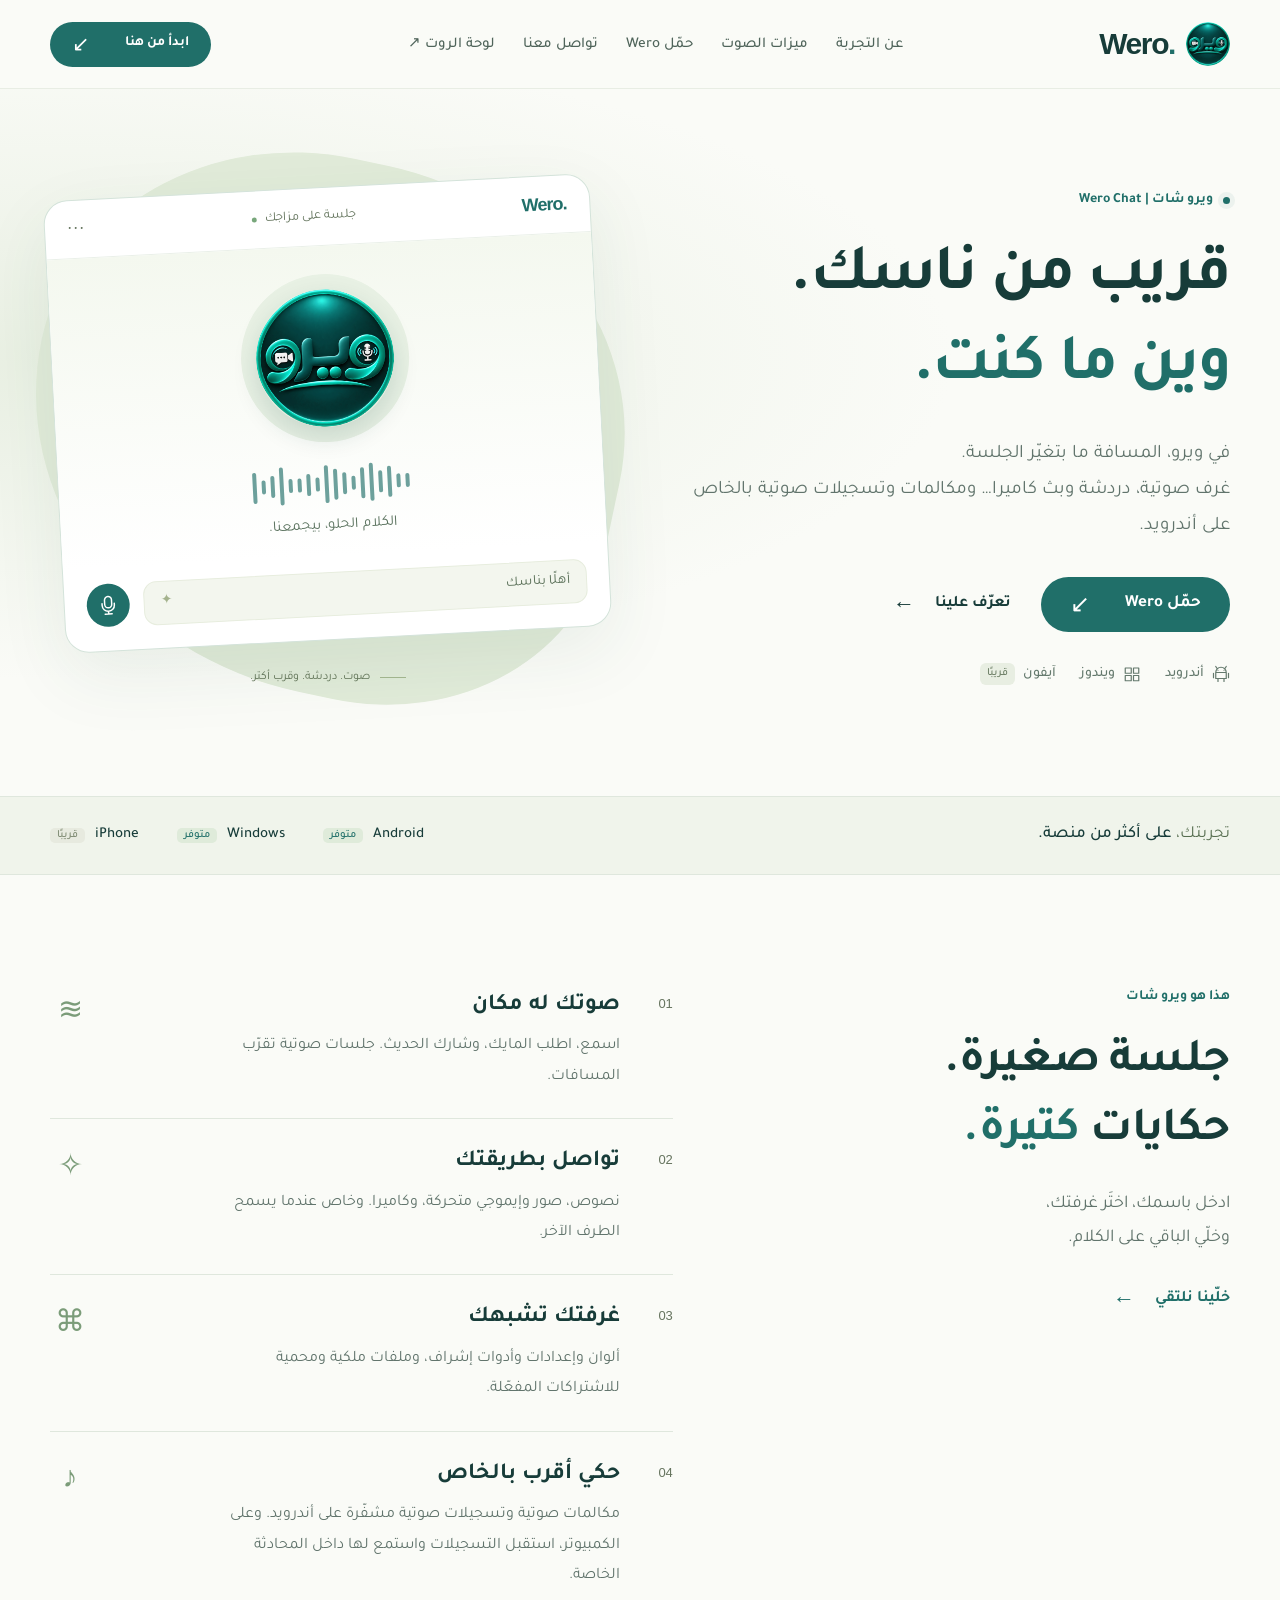
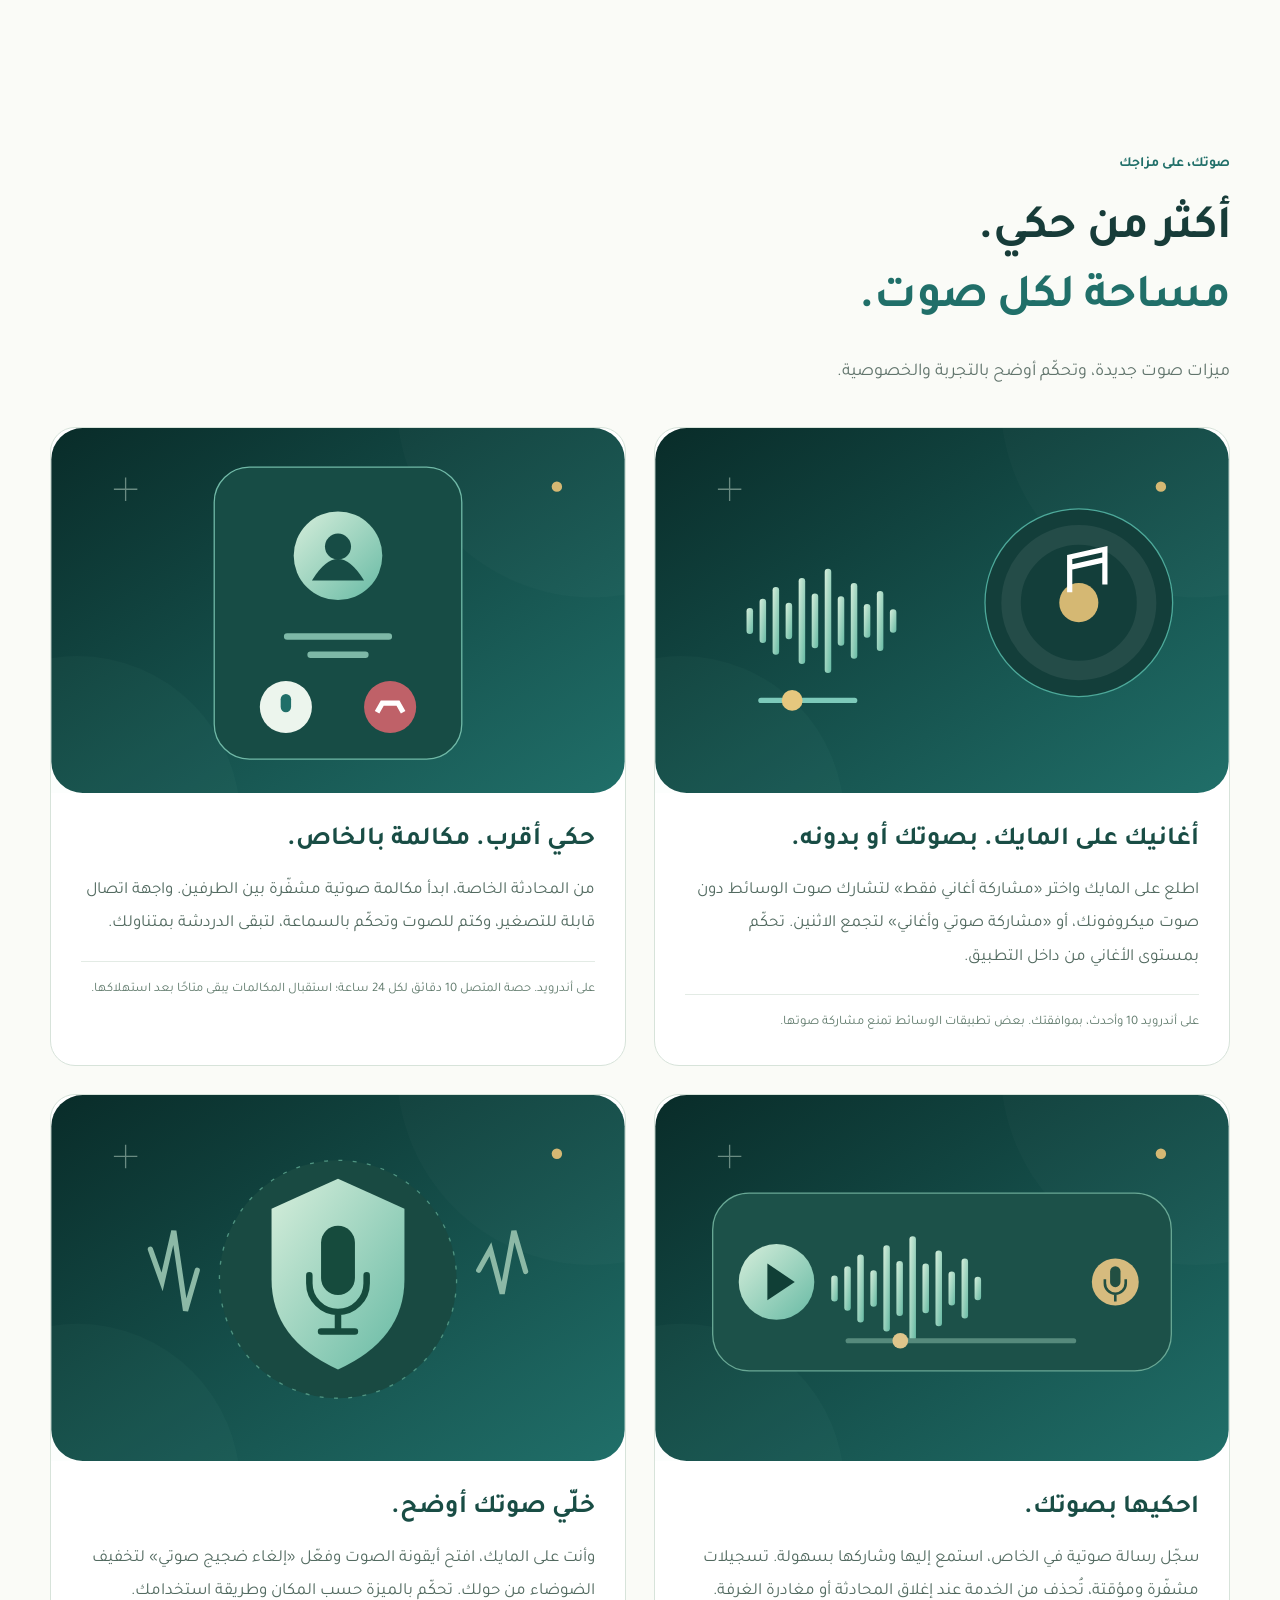
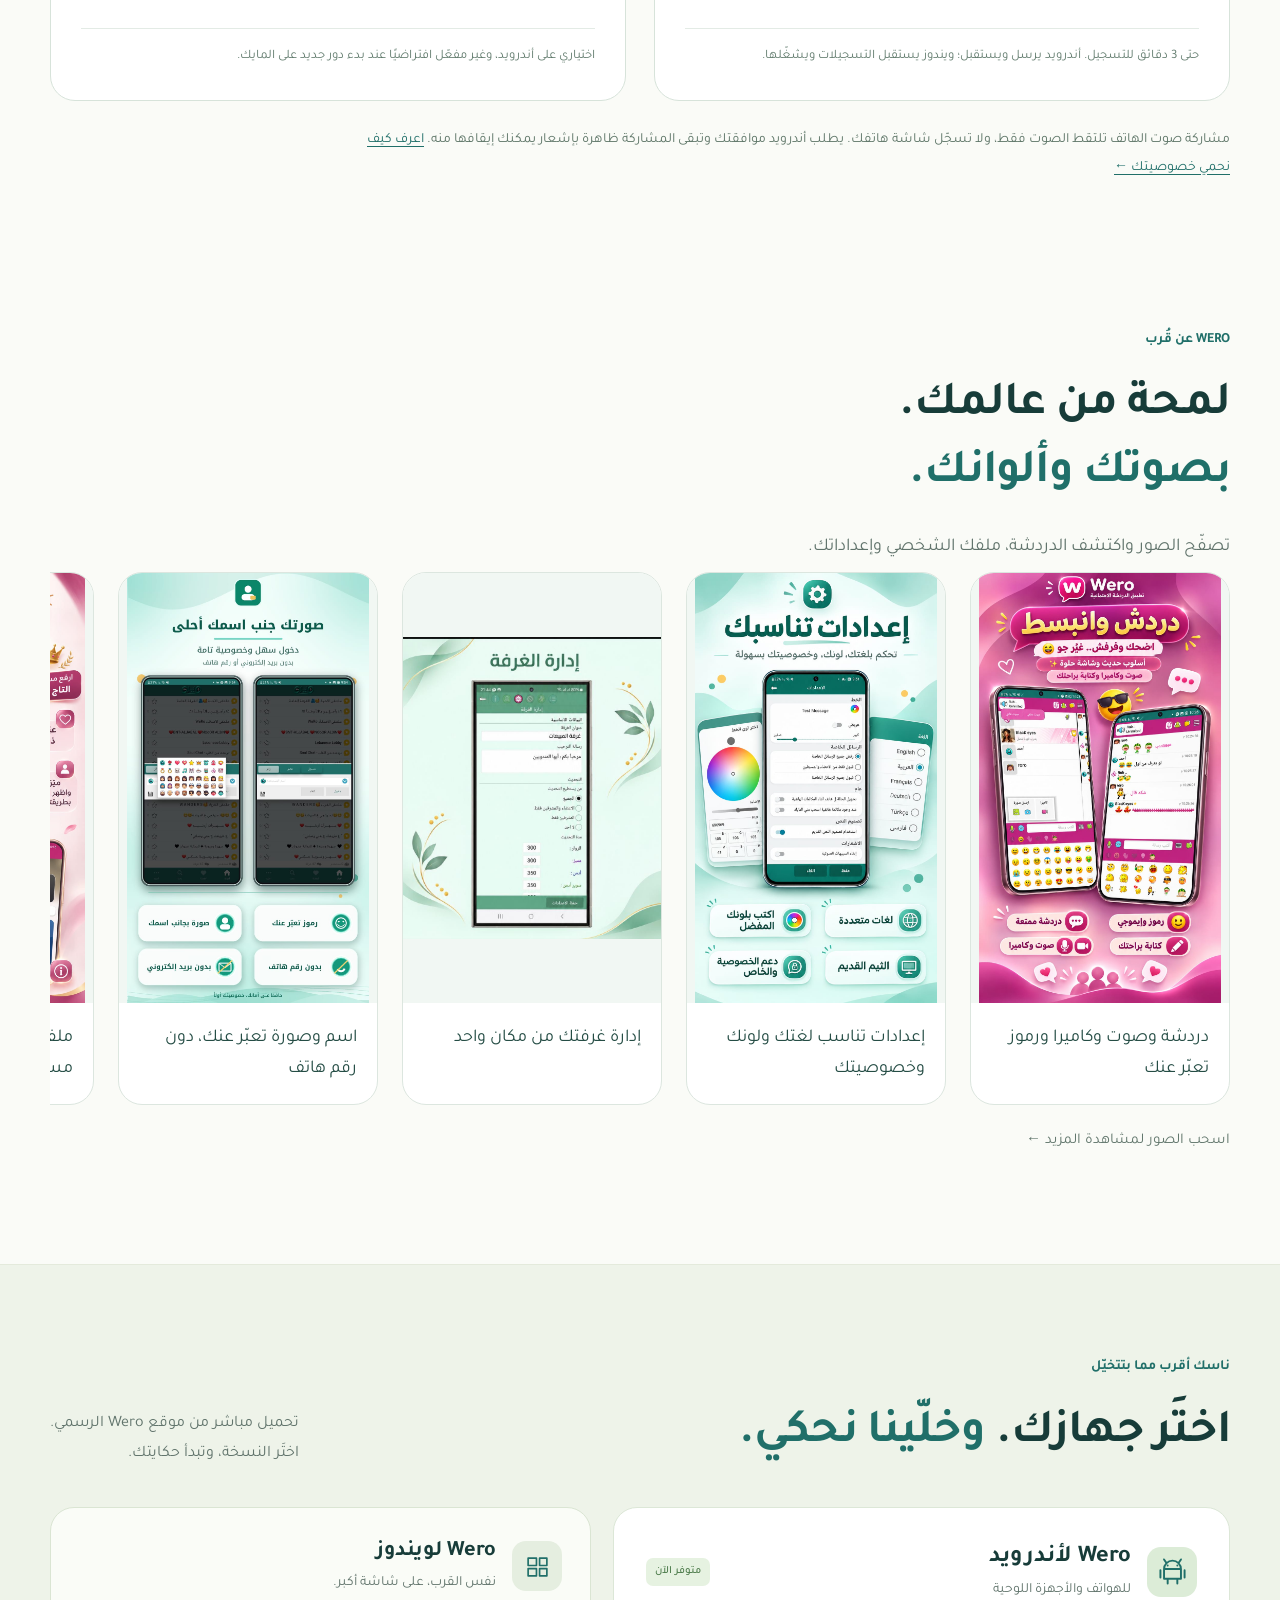
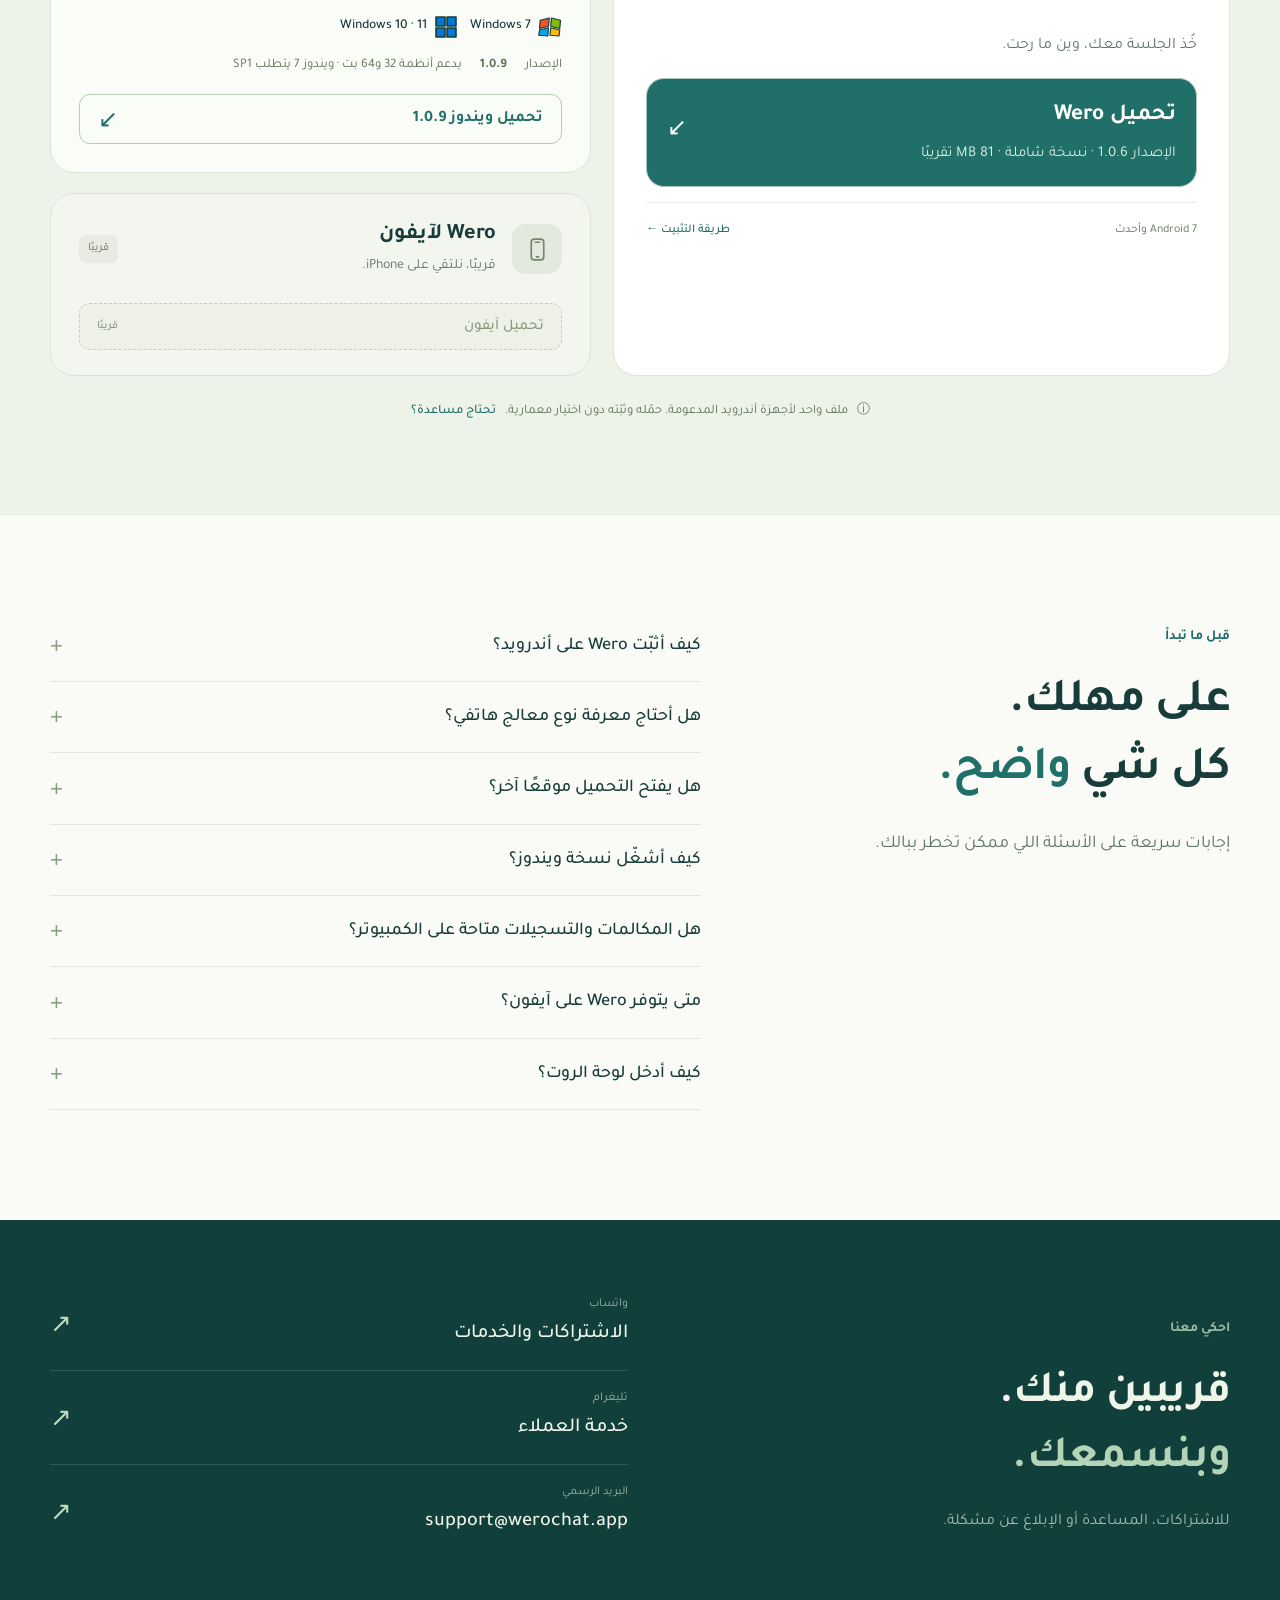
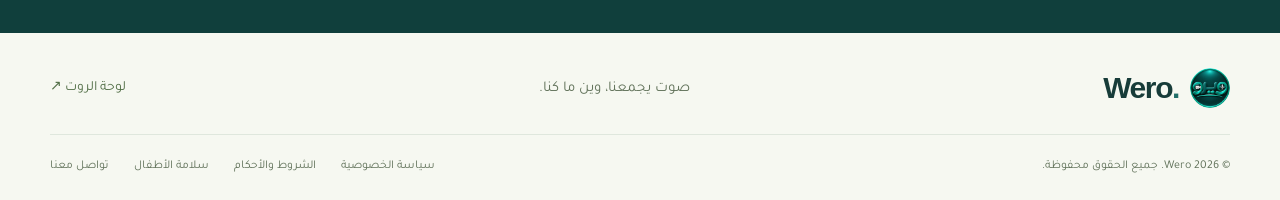
==== index.html @ dbb1f155 "Present audio features and publish current downloads" ====
<!doctype html>
<html lang="ar" dir="rtl">
<head>
  <meta charset="utf-8">
  <meta name="viewport" content="width=device-width,initial-scale=1">
  <meta name="theme-color" content="#206F69">
  <meta name="description" content="ويرو شات (Wero Chat): غرف دردشة صوتية وبث كاميرا، مكالمات صوتية خاصة وتسجيلات صوتية على أندرويد، ومشاركة صوت الهاتف وإلغاء الضجيج، ورسائل وصور وإيموجي. متوفر لأندرويد وويندوز.">
  <meta name="robots" content="index, follow">
  <meta property="og:type" content="website">
  <meta property="og:site_name" content="ويرو شات | Wero Chat">
  <meta property="og:title" content="ويرو شات | دردشة ومكالمات صوتية وتسجيلات وبث كاميرا – Wero Chat">
  <meta property="og:description" content="ويرو شات (Wero Chat): غرف دردشة صوتية وبث كاميرا، مكالمات صوتية خاصة وتسجيلات صوتية على أندرويد، ومشاركة صوت الهاتف وإلغاء الضجيج، ورسائل وصور وإيموجي. متوفر لأندرويد وويندوز.">
  <meta property="og:url" content="https://werochat.app/">
  <meta property="og:image" content="https://werochat.app/assets/wero-icon.png">
  <meta property="og:image:alt" content="شعار تطبيق ويرو شات Wero Chat">
  <meta name="twitter:card" content="summary">
  <meta name="twitter:title" content="ويرو شات | دردشة ومكالمات صوتية وتسجيلات وبث كاميرا – Wero Chat">
  <meta name="twitter:description" content="ويرو شات (Wero Chat): غرف دردشة صوتية وبث كاميرا، مكالمات صوتية خاصة وتسجيلات صوتية على أندرويد، ومشاركة صوت الهاتف وإلغاء الضجيج، ورسائل وصور وإيموجي. متوفر لأندرويد وويندوز.">
  <meta name="twitter:image" content="https://werochat.app/assets/wero-icon.png">
  <script type="application/ld+json">
{
  "@context": "https://schema.org",
  "@graph": [
    {
      "@type": "WebSite",
      "@id": "https://werochat.app/#website",
      "url": "https://werochat.app/",
      "name": "ويرو شات",
      "alternateName": [
        "Wero Chat",
        "ويرو",
        "Wero"
      ],
      "inLanguage": "ar",
      "publisher": {
        "@id": "https://werochat.app/#organization"
      },
      "description": "ويرو شات (Wero Chat): غرف دردشة صوتية وبث كاميرا، مكالمات صوتية خاصة وتسجيلات صوتية على أندرويد، ومشاركة صوت الهاتف وإلغاء الضجيج، ورسائل وصور وإيموجي. متوفر لأندرويد وويندوز."
    },
    {
      "@type": "Organization",
      "@id": "https://werochat.app/#organization",
      "url": "https://werochat.app/",
      "name": "Wero Chat",
      "alternateName": "ويرو شات",
      "logo": {
        "@type": "ImageObject",
        "url": "https://werochat.app/assets/wero-icon.png"
      },
      "email": "support@werochat.app"
    },
    {
      "@type": "SoftwareApplication",
      "@id": "https://werochat.app/#app-android",
      "name": "Wero Chat for Android",
      "url": "https://werochat.app/#download",
      "applicationCategory": "SocialNetworkingApplication",
      "operatingSystem": "Android 7 and newer",
      "softwareVersion": "1.0.6",
      "featureList": [
        "غرف صوتية",
        "بث كاميرا",
        "دردشة عامة وخاصة",
        "مكالمات صوتية خاصة",
        "تسجيلات صوتية خاصة",
        "صور وإيموجي"
      ],
      "downloadUrl": "https://werochat.app/download/wero-android.apk",
      "image": "https://werochat.app/assets/wero-icon.png",
      "publisher": {
        "@id": "https://werochat.app/#organization"
      },
      "offers": {
        "@type": "Offer",
        "price": "0",
        "priceCurrency": "USD"
      }
    },
    {
      "@type": "SoftwareApplication",
      "@id": "https://werochat.app/#app-windows",
      "name": "Wero Chat for Windows",
      "url": "https://werochat.app/#download",
      "applicationCategory": "SocialNetworkingApplication",
      "operatingSystem": "Windows 7 SP1, Windows 10, Windows 11 (x86 and x64 through WoW64)",
      "softwareVersion": "1.0.9",
      "featureList": [
        "غرف صوتية",
        "دردشة عامة وخاصة",
        "بث كاميرا",
        "استقبال التسجيلات الصوتية في الخاص"
      ],
      "downloadUrl": "https://werochat.app/download/wero-windows.exe",
      "image": "https://werochat.app/assets/wero-icon.png",
      "publisher": {
        "@id": "https://werochat.app/#organization"
      },
      "offers": {
        "@type": "Offer",
        "price": "0",
        "priceCurrency": "USD"
      }
    }
  ]
}
</script>
  <link rel="canonical" href="https://werochat.app/">
  <link rel="icon" href="/favicon.ico" sizes="any">
  <link rel="icon" type="image/png" href="/favicon.png">
  <link rel="apple-touch-icon" href="/favicon.png">
  <link rel="preload" href="/assets/Tajawal-Bold.ttf" as="font" type="font/ttf" crossorigin>
  <link rel="stylesheet" href="/site.css?v=audio6040-audio6040-714baa846b1a">
  <script defer src="/download.js?v=7f3cbe28b840"></script>
  <title>ويرو شات | دردشة ومكالمات صوتية وتسجيلات وبث كاميرا – Wero Chat</title>
</head>
<body>
<a class="skip" href="#main">انتقل إلى المحتوى</a>
<header>
  <nav class="wrap nav" aria-label="التنقل الرئيسي">
    <a class="brand" href="#home" aria-label="Wero، الرئيسية"><img src="/assets/wero-icon.png" width="44" height="44" alt=""><span dir="ltr">Wero<span class="brand-dot">.</span></span></a>
    <button id="nav-toggle" class="icon-button" aria-label="فتح القائمة" aria-controls="nav-links" aria-expanded="false"><span></span><span></span></button>
    <div id="nav-links"><a href="#experience">عن التجربة</a><a href="#audio">ميزات الصوت</a><a href="#download">حمّل Wero</a><a href="#support">تواصل معنا</a><a href="/root_panel/">لوحة الروت <span aria-hidden="true">↗</span></a></div>
    <a class="button nav-download" href="#download">ابدأ من هنا <span aria-hidden="true">↙</span></a>
  </nav>
</header>
<main id="main">
  <section class="hero" id="home">
    <div class="wrap hero-grid">
      <div class="hero-copy">
        <p class="eyebrow"><span class="live-dot" aria-hidden="true"></span> ويرو شات | Wero Chat</p>
        <h1>قريب من ناسك.<br><span>وين ما كنت.</span></h1>
        <p class="hero-description">في ويرو، المسافة ما بتغيّر الجلسة.<br>غرف صوتية، دردشة وبث كاميرا… ومكالمات وتسجيلات صوتية بالخاص على أندرويد.</p>
        <div class="hero-actions"><a class="button" href="#download">حمّل Wero <span aria-hidden="true">↙</span></a><a class="text-link" href="#experience">تعرّف علينا <span aria-hidden="true">←</span></a></div>
        <div class="hero-platforms" aria-label="المنصات"><span><svg viewBox="0 0 24 24" aria-hidden="true"><path d="m7 5-2-3m12 3 2-3M5 10a7 7 0 0 1 14 0Zm0 0v8h14v-8M8 18v4m8-4v4M2 11v6m20-6v6"/><path d="M8 7h.01M16 7h.01"/></svg>أندرويد</span><span><svg viewBox="0 0 24 24" aria-hidden="true"><path d="M3 4h8v7H3zm11 0h7v7h-7zM3 14h8v7H3zm11 0h7v7h-7z"/></svg>ويندوز</span><span class="soon">آيفون <small>قريبًا</small></span></div>
      </div>
      <div class="hero-visual" aria-label="رسم توضيحي لتجربة الصوت والدردشة في Wero">
        <div class="visual-backdrop" aria-hidden="true"></div>
        <div class="room-preview">
          <div class="preview-bar"><span class="preview-brand" dir="ltr">Wero.</span><span class="preview-room">جلسة على مزاجك <i aria-hidden="true"></i></span><span class="preview-menu" aria-hidden="true">•••</span></div>
          <div class="preview-stage"><div class="logo-halo"><img src="/assets/wero-icon.png" alt="شعار Wero" width="144" height="144"></div><div class="sound-line" aria-hidden="true"><i></i><i></i><i></i><i></i><i></i><i></i><i></i><i></i><i></i><i></i><i></i><i></i><i></i><i></i><i></i><i></i><i></i><i></i></div><p>الكلام الحلو، بيجمعنا.</p></div>
          <div class="preview-bottom"><div class="demo-bubble">أهلًا بناسك <span aria-hidden="true">✦</span></div><span class="mic-circle" aria-hidden="true"><svg viewBox="0 0 24 24"><rect x="8" y="2" width="8" height="13" rx="4"/><path d="M5 10v2a7 7 0 0 0 14 0v-2M12 19v3m-4 0h8"/></svg></span></div>
        </div>
        <div class="visual-caption"><span class="caption-line" aria-hidden="true"></span> صوت. دردشة. وقرب أكتر.</div>
      </div>
    </div>
  </section>
  <section class="platform-ribbon" aria-label="توفر التطبيق"><div class="wrap ribbon-inner"><p>تجربتك، <strong>على أكثر من منصة.</strong></p><div><span>Android <b>متوفر</b></span><span>Windows <b>متوفر</b></span><span>iPhone <b class="muted-badge">قريبًا</b></span></div></div></section>
  <section class="section wrap experience-grid" id="experience">
    <div class="section-heading"><p class="eyebrow">هذا هو ويرو شات</p><h2>جلسة صغيرة.<br>حكايات <span>كتيرة.</span></h2><p>ادخل باسمك، اختَر غرفتك،<br>وخلّي الباقي على الكلام.</p><a class="text-link" href="#download">خلّينا نلتقي <span aria-hidden="true">←</span></a></div>
    <div class="feature-list"><article><span class="feature-number">01</span><div><h3>صوتك له مكان</h3><p>اسمع، اطلب المايك، وشارك الحديث. جلسات صوتية تقرّب المسافات.</p></div><span class="feature-glyph" aria-hidden="true">≋</span></article><article><span class="feature-number">02</span><div><h3>تواصل بطريقتك</h3><p>نصوص، صور وإيموجي متحركة، وكاميرا. وخاص عندما يسمح الطرف الآخر.</p></div><span class="feature-glyph" aria-hidden="true">✧</span></article><article><span class="feature-number">03</span><div><h3>غرفتك تشبهك</h3><p>ألوان وإعدادات وأدوات إشراف، وملفات ملكية ومحمية للاشتراكات المفعّلة.</p></div><span class="feature-glyph" aria-hidden="true">⌘</span></article><article><span class="feature-number">04</span><div><h3>حكي أقرب بالخاص</h3><p>مكالمات صوتية وتسجيلات صوتية مشفّرة على أندرويد. وعلى الكمبيوتر، استقبل التسجيلات واستمع لها داخل المحادثة الخاصة.</p></div><span class="feature-glyph" aria-hidden="true">♪</span></article></div>
  </section>
<section class="section wrap audio-features" id="audio"><div class="section-heading"><p class="eyebrow">صوتك، على مزاجك</p><h2>أكثر من حكي.<br><span>مساحة لكل صوت.</span></h2><p>ميزات صوت جديدة، وتحكّم أوضح بالتجربة والخصوصية.</p></div><div class="audio-grid"><article class="audio-card"><img src="/assets/features/music.svg" width="440" height="280" loading="lazy" decoding="async" alt="رسم توضيحي: أغانيك على المايك. بصوتك أو بدونه."><div class="audio-copy"><h3>أغانيك على المايك. بصوتك أو بدونه.</h3><p>اطلع على المايك واختر «مشاركة أغاني فقط» لتشارك صوت الوسائط دون صوت ميكروفونك، أو «مشاركة صوتي وأغاني» لتجمع الاثنين. تحكّم بمستوى الأغاني من داخل التطبيق.</p><small>على أندرويد 10 وأحدث، بموافقتك. بعض تطبيقات الوسائط تمنع مشاركة صوتها.</small></div></article><article class="audio-card"><img src="/assets/features/call.svg" width="440" height="280" loading="lazy" decoding="async" alt="رسم توضيحي: حكي أقرب. مكالمة بالخاص."><div class="audio-copy"><h3>حكي أقرب. مكالمة بالخاص.</h3><p>من المحادثة الخاصة، ابدأ مكالمة صوتية مشفّرة بين الطرفين. واجهة اتصال قابلة للتصغير، وكتم للصوت وتحكّم بالسماعة، لتبقى الدردشة بمتناولك.</p><small>على أندرويد. حصة المتصل 10 دقائق لكل 24 ساعة؛ استقبال المكالمات يبقى متاحًا بعد استهلاكها.</small></div></article><article class="audio-card"><img src="/assets/features/voice.svg" width="440" height="280" loading="lazy" decoding="async" alt="رسم توضيحي: احكيها بصوتك."><div class="audio-copy"><h3>احكيها بصوتك.</h3><p>سجّل رسالة صوتية في الخاص، استمع إليها وشاركها بسهولة. تسجيلات مشفّرة ومؤقتة، تُحذف من الخدمة عند إغلاق المحادثة أو مغادرة الغرفة.</p><small>حتى 3 دقائق للتسجيل. أندرويد يرسل ويستقبل؛ ويندوز يستقبل التسجيلات ويشغّلها.</small></div></article><article class="audio-card"><img src="/assets/features/noise.svg" width="440" height="280" loading="lazy" decoding="async" alt="رسم توضيحي: خلّي صوتك أوضح."><div class="audio-copy"><h3>خلّي صوتك أوضح.</h3><p>وأنت على المايك، افتح أيقونة الصوت وفعّل «إلغاء ضجيج صوتي» لتخفيف الضوضاء من حولك. تحكّم بالميزة حسب المكان وطريقة استخدامك.</p><small>اختياري على أندرويد، وغير مفعّل افتراضيًا عند بدء دور جديد على المايك.</small></div></article></div><p class="audio-disclosure">مشاركة صوت الهاتف تلتقط الصوت فقط، ولا تسجّل شاشة هاتفك. يطلب أندرويد موافقتك وتبقى المشاركة ظاهرة بإشعار يمكنك إيقافها منه. <a href="/privacy/">اعرف كيف نحمي خصوصيتك ←</a></p></section>
  <section class="section wrap showcase-section" id="explore"><div class="section-heading"><p class="eyebrow">WERO عن قُرب</p><h2>لمحة من عالمك.<br><span>بصوتك وألوانك.</span></h2><p>تصفّح الصور واكتشف الدردشة، ملفك الشخصي وإعداداتك.</p></div><div class="showcase-strip" tabindex="0" aria-label="صور ميزات Wero — اسحب لمشاهدة المزيد"><figure class="showcase-card"><img src="/assets/wero-chat.jpg" width="941" height="1672" loading="lazy" decoding="async" alt="دردشة وصوت وكاميرا ورموز تعبّر عنك"><figcaption>دردشة وصوت وكاميرا ورموز تعبّر عنك</figcaption></figure><figure class="showcase-card"><img src="/assets/wero-settings.jpg" width="941" height="1672" loading="lazy" decoding="async" alt="إعدادات تناسب لغتك ولونك وخصوصيتك"><figcaption>إعدادات تناسب لغتك ولونك وخصوصيتك</figcaption></figure><figure class="showcase-card"><img src="/assets/wero-room.jpg" width="856" height="1002" loading="lazy" decoding="async" alt="إدارة غرفتك من مكان واحد"><figcaption>إدارة غرفتك من مكان واحد</figcaption></figure><figure class="showcase-card"><img src="/assets/wero-login.jpg" width="941" height="1672" loading="lazy" decoding="async" alt="اسم وصورة تعبّر عنك، دون رقم هاتف"><figcaption>اسم وصورة تعبّر عنك، دون رقم هاتف</figcaption></figure><figure class="showcase-card"><img src="/assets/wero-profile.jpg" width="941" height="1672" loading="lazy" decoding="async" alt="ملفك وصورك واهتماماتك في مساحة خاصة بك"><figcaption>ملفك وصورك واهتماماتك في مساحة خاصة بك</figcaption></figure></div><p class="showcase-hint">اسحب الصور لمشاهدة المزيد ←</p></section>
  <section class="download-section" id="download"><div class="wrap">
    <div class="download-heading"><div><p class="eyebrow">ناسك أقرب مما بتتخيّل</p><h2>اختَر جهازك.<br class="mobile-break"> <span>وخلّينا نحكي.</span></h2></div><p>تحميل مباشر من موقع Wero الرسمي.<br>اختَر النسخة، وتبدأ حكايتك.</p></div>
    <div class="download-grid">
      <article class="android-panel"><div class="os-heading"><div class="os-icon android-icon" aria-hidden="true"><svg viewBox="0 0 24 24"><path d="m7 5-2-3m12 3 2-3M5 10a7 7 0 0 1 14 0Zm0 0v8h14v-8M8 18v4m8-4v4M2 11v6m20-6v6"/><path d="M8 7h.01M16 7h.01"/></svg></div><div><h3>Wero لأندرويد</h3><p>للهواتف والأجهزة اللوحية</p></div><span class="available-tag">متوفر الآن</span></div>
        <p class="android-description">خُذ الجلسة معك، وين ما رحت.</p>
        
        <a class="android-choice recommended" href="/download/wero-android.apk" download="Wero.apk"><span><strong>تحميل Wero</strong><small>الإصدار 1.0.6 · نسخة شاملة · 81 MB تقريبًا</small></span><span aria-hidden="true">↙</span></a>
        <div class="android-foot"><span>Android 7 وأحدث</span><a href="#install-help">طريقة التثبيت <span aria-hidden="true">←</span></a></div>
      </article>
      <div class="other-platforms" id="coming-soon"><article class="platform-panel"><div class="os-heading"><div class="os-icon" aria-hidden="true"><svg viewBox="0 0 24 24"><path d="M3 4h8v7H3zm11 0h7v7h-7zM3 14h8v7H3zm11 0h7v7h-7z"/></svg></div><div><h3>Wero لويندوز</h3><p>نفس القرب، على شاشة أكبر.</p></div></div><div class="windows-support"><span class="windows-version"><svg viewBox="0 0 32 26" aria-hidden="true"><path fill="#f35325" d="M3 4 15 1 14 12 2 15Z"/><path fill="#81bc06" d="m18 1 12 3-1 11-12-3Z"/><path fill="#05a6f0" d="m2 17 12-3-1 11L1 24Z"/><path fill="#ffba08" d="m17 14 12 3-1 8-12-1Z"/></svg><b>Windows 7</b></span><span class="windows-version"><svg viewBox="0 0 24 24" aria-hidden="true"><path fill="#0078d4" d="M2 2h9v9H2zm11 0h9v9h-9zM2 13h9v9H2zm11 0h9v9h-9z"/></svg><b>Windows 10 · 11</b></span></div><p class="platform-spec">الإصدار <b dir="ltr">1.0.9</b><span>يدعم أنظمة 32 و64 بت · ويندوز 7 يتطلب SP1</span></p><a class="platform-download" href="/download/wero-windows.exe" download="Wero-Setup.exe">تحميل ويندوز 1.0.9 <span aria-hidden="true">↙</span></a></article>
      <article class="platform-panel iphone-panel"><div class="os-heading"><div class="os-icon iphone-icon" aria-hidden="true"><svg viewBox="0 0 24 24"><rect x="6" y="2" width="12" height="20" rx="3"/><path d="M10 5h4m-3 14h2"/></svg></div><div><h3>Wero لآيفون</h3><p>قريبًا، نلتقي على iPhone.</p></div><span class="coming-tag">قريبًا</span></div><button disabled aria-label="تحميل آيفون — قريبًا">تحميل آيفون <span aria-hidden="true">قريبًا</span></button></article></div>
    </div>
    <p class="download-note"><span aria-hidden="true">ⓘ</span> ملف واحد لأجهزة أندرويد المدعومة. حمّله وثبّته دون اختيار معمارية. <a href="#install-help">تحتاج مساعدة؟</a></p>
  </div></section>
  <section class="section wrap faq-section"><div class="section-heading"><p class="eyebrow">قبل ما تبدأ</p><h2>على مهلك.<br>كل شي <span>واضح.</span></h2><p>إجابات سريعة على الأسئلة اللي ممكن تخطر ببالك.</p></div><div class="faq">
    <details id="install-help"><summary>كيف أثبّت Wero على أندرويد؟</summary><p>حمّل الملف ثم افتحه من التنزيلات واختر «تثبيت». قد يطلب أندرويد إذن التثبيت من المتصفح أو مدير الملفات. إذا ظهرت رسالة الحظر التلقائي في سامسونج، فهي تخص منع التثبيت من خارج المتاجر المعتمدة، ولا يستطيع الموقع تجاوز حماية الهاتف. احفظ بياناتك قبل حذف أي نسخة سابقة.</p></details>
    <details><summary>هل أحتاج معرفة نوع معالج هاتفي؟</summary><p>لا. رابط أندرويد يحمّل نسخة شاملة تضم المعماريات المدعومة؛ يختار الهاتف المكتبات المناسبة أثناء التثبيت.</p></details>
    <details><summary>هل يفتح التحميل موقعًا آخر؟</summary><p>لا. يبدأ التنزيل مباشرةً من نطاق Wero، دون فتح صفحة GitHub أو طلب تسجيل الدخول. قد يطلب المتصفح تأكيد تنزيل الملف.</p></details>
    <details><summary>كيف أشغّل نسخة ويندوز؟</summary><p>افتح ملف Wero-Setup.exe واتبع معالج التثبيت: الشروط، المجلد ثم الاختصارات. يحتاج عرض الدردشة والملف إلى Microsoft WebView2 Runtime المناسب لنظامك. ويندوز 7 يحتاج SP1 ومكوّن WebView2 109 القديم الذي لم يعد يتلقى تحديثات الأمان. يُنصح بنظام مدعوم. <a href="https://developer.microsoft.com/microsoft-edge/webview2/" target="_blank" rel="noopener noreferrer">موقع Microsoft الرسمي</a>.</p></details>
    <details><summary>هل المكالمات والتسجيلات متاحة على الكمبيوتر؟</summary><p>المكالمات الصوتية وإرسال التسجيلات متاحان في المحادثات الخاصة على أندرويد. نسخة ويندوز تستقبل التسجيلات وتشغّلها داخل الخاص، ولا تدعم المكالمات أو إرسال التسجيلات. التسجيل الواحد يصل إلى ثلاث دقائق، وحصة المتصل عشر دقائق خلال كل 24 ساعة؛ يمكنه استقبال مكالمات بعد استهلاك حصته.</p></details>
    <details><summary>متى يتوفر Wero على آيفون؟</summary><p>نسخة آيفون غير متاحة حاليًا. سنضيف رابط التحميل هنا عند إطلاقها، دون موعد مُعلن بعد.</p></details>
    <details><summary>كيف أدخل لوحة الروت؟</summary><p>افتح <a href="/root_panel/">لوحة الروت</a> ببيانات حساب اللوحة الخارجية المفعّل لك. اسم الروت العادي لا يمنح دخول اللوحة تلقائيًا.</p></details>
  </div></section>
  <section class="support-section" id="support"><div class="wrap support-inner"><div><p class="eyebrow">احكي معنا</p><h2>قريبين منك.<br><span>وبنسمعك.</span></h2><p>للاشتراكات، المساعدة أو الإبلاغ عن مشكلة.</p></div><div class="support-links"><a href="https://wa.me/905066211531" target="_blank" rel="noopener noreferrer"><span><small>واتساب</small><strong>الاشتراكات والخدمات</strong></span><span aria-hidden="true">↗</span></a><a href="https://t.me/WeroChatSupport" target="_blank" rel="noopener noreferrer"><span><small>تليغرام</small><strong>خدمة العملاء</strong></span><span aria-hidden="true">↗</span></a><a href="mailto:support@werochat.app"><span><small>البريد الرسمي</small><strong dir="ltr">support@werochat.app</strong></span><span aria-hidden="true">↗</span></a></div></div></section>
</main>
<footer><div class="wrap footer-main"><a class="brand" href="#home"><img src="/assets/wero-icon.png" width="40" height="40" alt=""><span dir="ltr">Wero<span class="brand-dot">.</span></span></a><p>صوت يجمعنا، وين ما كنا.</p><a href="/root_panel/">لوحة الروت <span aria-hidden="true">↗</span></a></div><div class="wrap footer-bottom"><span>© <span id="year">2026</span> Wero. جميع الحقوق محفوظة.</span><div><a href="/privacy/">سياسة الخصوصية</a><a href="/conditions/#terms">الشروط والأحكام</a><a href="/conditions/#safety">سلامة الأطفال</a><a href="mailto:support@werochat.app">تواصل معنا</a></div></div></footer>
</body>
</html>
---- site.css ----
@charset "UTF-8";
@font-face{font-family:Tajawal;src:url('/assets/Tajawal-Regular.ttf') format('truetype');font-style:normal;font-weight:400;font-display:swap}
@font-face{font-family:Tajawal;src:url('/assets/Tajawal-Medium.ttf') format('truetype');font-style:normal;font-weight:500;font-display:swap}
@font-face{font-family:Tajawal;src:url('/assets/Tajawal-Bold.ttf') format('truetype');font-style:normal;font-weight:700 900;font-display:swap}
:root{--green:#206f69;--deep:#103f3c;--ink:#173c39;--muted:#61746c;--paper:#fafbf7;--sage:#edf3ea;--line:#dfe7dd;--mint:#cce9d6;--gold:#c6a773;color-scheme:light;font-family:Tajawal,"Segoe UI",Arial,sans-serif;color:var(--ink);background:var(--paper)}
*{box-sizing:border-box}html{scroll-behavior:smooth;scroll-padding-top:100px}body{margin:0;font-size:17px;line-height:1.8}h1,h2,h3,p{margin:0}a{color:inherit;text-decoration:none}button,input,select{font:inherit}button{cursor:pointer}img{display:block;max-width:100%}svg{fill:none;stroke:currentColor;stroke-width:1.6;stroke-linecap:round;stroke-linejoin:round}button:disabled{cursor:default}a,button{-webkit-tap-highlight-color:transparent}:focus-visible{outline:3px solid #7bac9e;outline-offset:5px}.wrap{width:min(1180px,calc(100% - 96px));margin-inline:auto}.skip{position:fixed;top:-120px;right:20px;padding:12px 20px;background:white;z-index:100}.skip:focus{top:12px}.section{padding-block:110px}.eyebrow{display:flex;align-items:center;gap:10px;font-size:14px;font-weight:700;color:var(--green);margin-bottom:20px}.live-dot{width:7px;height:7px;display:inline-block;border-radius:50%;background:var(--green);box-shadow:0 0 0 5px #206f6910}h2{font-size:clamp(32px,3.7vw,48px);line-height:1.45;letter-spacing:-.8px}h2 span{color:var(--green)}h3{font-size:23px;line-height:1.5}.button{white-space:nowrap;flex-shrink:0;display:inline-flex;align-items:center;justify-content:space-between;gap:35px;background:var(--green);color:white;border:1px solid transparent;border-radius:100px;min-height:54px;padding:11px 28px;font-size:17px;font-weight:700;transition:background .2s,transform .2s}.button:hover{background:#185952;transform:translateY(-2px)}.button>span{font:24px "Segoe UI",sans-serif}.text-link{display:inline-flex;align-items:center;gap:20px;font-weight:700;font-size:16px}.text-link span{font:22px "Segoe UI",sans-serif}
header{position:sticky;top:0;z-index:20;background:#fafbf7f2;backdrop-filter:blur(16px);border-bottom:1px solid #e8ede4}.nav{display:flex;align-items:center;justify-content:space-between;gap:26px;min-height:88px}.brand{display:inline-flex;align-items:center;gap:11px;font:700 30px "Segoe UI",Arial,sans-serif;letter-spacing:-1.4px;flex-shrink:0}.brand img{border-radius:50%;object-fit:cover}.brand-dot{color:var(--green)}#nav-links{display:flex;align-items:center;gap:28px;font-size:15px;font-weight:500;color:#4f645a}#nav-links a:hover{color:var(--green)}.nav-download{min-height:45px;padding:8px 21px;font-size:14px;white-space:nowrap}.nav-download>span{font-size:21px}#nav-toggle{display:none;border:0;background:none;width:44px;height:44px;flex-direction:column;align-items:center;justify-content:center;gap:6px}#nav-toggle span{width:21px;height:2px;border-radius:3px;background:var(--ink)}
.hero{position:relative;overflow:hidden;background:radial-gradient(ellipse at 4% 38%,#e9f0e3 0,transparent 52%)}.hero-grid{display:grid;grid-template-columns:1fr 1fr;gap:70px;align-items:center;min-height:660px;padding-block:60px 70px}.hero h1{font-size:clamp(44px,5.1vw,67px);line-height:1.38;letter-spacing:-1.8px;font-weight:700}.hero h1 span{color:var(--green)}.hero-description{color:var(--muted);font-size:19px;line-height:1.9;margin-top:23px}.hero-actions{display:flex;align-items:center;flex-wrap:wrap;gap:30px;margin-top:32px}.hero-platforms{display:flex;align-items:center;gap:24px;margin-top:30px;font-size:14px;font-weight:500;color:#64796d}.hero-platforms>span{display:flex;gap:8px;align-items:center}.hero-platforms svg{width:18px;height:18px}.hero-platforms small{font-size:11px;background:#e8eee2;color:#6c7e65;padding:1px 7px;border-radius:6px;white-space:nowrap}.hero-visual{position:relative;min-width:0;padding:38px 4px}.visual-backdrop{position:absolute;inset:10px -20px 34px;border-radius:48% 52% 42% 58%;background:#e1ebd9;transform:rotate(12deg)}.room-preview{position:relative;border:1px solid #d4e3da;border-radius:24px;background:white;box-shadow:0 24px 70px #2c544514;transform:rotate(-3deg);overflow:hidden}.preview-bar{display:flex;align-items:center;justify-content:space-between;gap:12px;padding:17px 23px;border-bottom:1px solid #eaf0e9;font-size:13px;color:#61725a}.preview-brand{font:700 18px "Segoe UI",sans-serif;color:var(--green);letter-spacing:-1px}.preview-room{display:flex;align-items:center;gap:8px}.preview-room i{width:5px;height:5px;background:#78a77b;border-radius:50%}.preview-menu{letter-spacing:2px}.preview-stage{text-align:center;padding:28px 20px 17px;background:linear-gradient(#f4f8ef,#fff)}.logo-halo{width:168px;height:168px;margin:auto;display:grid;place-items:center;background:#e8f1e4;border-radius:50%}.logo-halo img{width:138px;height:138px;border-radius:50%;box-shadow:0 10px 24px #103f3c25}.sound-line{height:40px;display:flex;align-items:center;justify-content:center;gap:5px;margin:22px auto 8px;color:var(--green)}.sound-line i{display:block;width:4px;height:14px;border-radius:5px;background:currentColor;opacity:.65;animation:breathe 2.6s ease-in-out infinite alternate}.sound-line i:nth-child(3n){height:31px;animation-delay:-.7s}.sound-line i:nth-child(4n){height:22px;animation-delay:-1.8s}.sound-line i:nth-child(5n){height:38px;animation-delay:-1.1s}.preview-stage p{font-size:15px;color:#5b735f}.preview-bottom{display:flex;gap:14px;align-items:center;padding:16px 22px 23px}.demo-bubble{display:flex;justify-content:space-between;align-items:center;flex:1;background:#f3f6ee;border:1px solid #e7edde;border-radius:13px;padding:8px 16px;color:#586e56;font-size:14px}.demo-bubble span{color:#a4b28d}.mic-circle{width:43px;height:43px;border-radius:50%;background:var(--green);color:white;display:grid;place-items:center}.mic-circle svg{width:21px;height:21px;stroke-width:1.7}.visual-caption{position:relative;display:flex;justify-content:center;align-items:center;gap:10px;font-size:12px;color:#5f7256;margin-top:27px}.caption-line{width:26px;height:1px;background:#a1b48d}.platform-ribbon{border-block:1px solid var(--line);background:#f0f4eb}.ribbon-inner{display:flex;justify-content:space-between;align-items:center;gap:30px;padding-block:23px}.ribbon-inner p{font-size:17px;color:#576e50}.ribbon-inner strong{color:var(--ink);font-weight:500}.ribbon-inner>div{display:flex;gap:38px;align-items:center;font:500 15px "Segoe UI",Tajawal,sans-serif}.ribbon-inner>div>span{display:flex;align-items:center;gap:10px}.ribbon-inner b{font:500 11px Tajawal,sans-serif;color:var(--green);padding:1px 7px;border-radius:5px;background:#dfebda}.ribbon-inner b.muted-badge{background:#e7eadf;color:#7f8b73}
.experience-grid{display:grid;grid-template-columns:.9fr 1.2fr;gap:90px;align-items:start}.section-heading>p:not(.eyebrow){color:var(--muted);font-size:18px;line-height:1.9;margin-top:20px}.section-heading .text-link{margin-top:29px;color:var(--green)}.feature-list article{display:grid;grid-template-columns:32px 1fr 40px;gap:21px;padding:26px 0;border-bottom:1px solid var(--line);align-items:start}.feature-list article:first-child{padding-top:4px}.feature-list article:last-child{border-bottom:0}.feature-number{font:13px "Segoe UI",sans-serif;color:#66745f;padding-top:7px}.feature-list p{font-size:16px;color:var(--muted);line-height:1.9;margin-top:8px;max-width:390px}.feature-glyph{font:30px "Segoe UI",sans-serif;color:#7b9c79;text-align:center;padding-top:2px}
.download-section{background:#eef3e9;border-block:1px solid #e4eadc;padding:90px 0}.download-heading{display:flex;align-items:flex-end;justify-content:space-between;gap:40px;margin-bottom:38px}.download-heading>p{color:var(--muted);font-size:16px;line-height:1.9}.mobile-break{display:none}.download-grid{display:grid;grid-template-columns:1.14fr 1fr;gap:22px;align-items:stretch}.android-panel{background:#fff;border:1px solid #dce7d7;border-radius:24px;padding:32px;min-width:0}.os-heading{display:flex;gap:16px;align-items:center;position:relative}.os-heading>div:not(.os-icon){min-width:0}.os-heading h3{font-size:24px}.os-heading p{font-size:14px;color:var(--muted);margin-top:2px}.os-icon{width:50px;height:50px;flex-shrink:0;display:grid;place-items:center;border-radius:14px;background:#e5eee0;color:var(--green)}.os-icon svg{width:25px;height:25px;stroke-width:1.6}.android-icon{background:#dcecd7}.android-icon svg{width:29px;height:29px}.available-tag,.coming-tag{margin-inline-start:auto;white-space:nowrap;font-size:11px;font-weight:500;padding:4px 9px;border-radius:7px;background:#e6f2e1;color:#4c7b4a}.coming-tag{background:#e7ebe2;color:#7a8770}.android-description{font-size:16px;margin:29px 0 17px;color:var(--muted)}.apk-download{display:flex;justify-content:space-between;align-items:center;gap:16px;font-weight:500;font-size:17px}.apk-download>span:first-child{min-width:0}.apk-download small{display:block;font-size:12px;font-weight:400;color:#61725a;margin-top:2px;line-height:1.7}.apk-download>span:last-child{font:24px "Segoe UI",sans-serif}.apk-download.main-download{background:var(--green);color:#fff;border-radius:14px;padding:15px 21px;min-height:84px;font-size:20px;font-weight:700;transition:background .2s}.main-download small{color:#bfd8c9;font-size:12px;margin-top:3px}.main-download:hover{background:#195b55}.download-arrow{width:36px;height:36px;display:grid;place-items:center;background:#ffffff15;border-radius:50%}.alternative-downloads{margin-top:13px}.alternative-downloads .apk-download{padding:15px 4px;border-bottom:1px solid #e9eee3;font-size:15px}.alternative-downloads .apk-download:last-child{border-bottom:0}.alternative-downloads b{font-weight:700;color:var(--green);margin-inline-start:4px}.alternative-downloads .apk-download:hover{color:var(--green)}.android-foot{display:flex;justify-content:space-between;align-items:center;gap:10px;margin-top:15px;padding-top:17px;border-top:1px solid #e9eee3;font-size:12px;color:#61725a}.android-foot a{color:var(--green);font-weight:500}.other-platforms{display:grid;gap:20px;min-width:0}.platform-panel{background:#fafcf7;border:1px solid #dae5d3;border-radius:24px;padding:28px}.platform-panel .os-heading h3{font-size:22px}.platform-spec{font:13px "Segoe UI",Tajawal,sans-serif;color:#5f7256;display:flex;flex-wrap:wrap;gap:9px 18px;margin:19px 0 20px}.platform-spec span{font:13px Tajawal,sans-serif}.platform-download{display:flex;justify-content:space-between;align-items:center;gap:20px;min-height:50px;border:1px solid #b6cdb2;border-radius:11px;padding:8px 18px;color:var(--green);font-weight:700;font-size:16px;transition:background .2s}.platform-download:hover{background:#e5efdf}.platform-download>span{font:24px "Segoe UI",sans-serif}.iphone-panel{padding-block:25px;background:#f3f6ee}.iphone-icon{background:#e4e9dd;color:#728768}.iphone-panel button{margin-top:24px;display:flex;justify-content:space-between;align-items:center;gap:15px;width:100%;min-height:47px;border:1px dashed #c4d0bb;background:#edf1e6;border-radius:10px;padding:8px 17px;color:#8a9780;font-weight:500;font-size:15px}.iphone-panel button>span{font-size:11px}.download-note{display:flex;justify-content:center;align-items:center;gap:9px;flex-wrap:wrap;text-align:center;font-size:13px;line-height:1.8;margin-top:24px;color:#61725a}.download-note a{color:var(--green);font-weight:500}
.faq-section{display:grid;grid-template-columns:.8fr 1.2fr;gap:95px}.faq details{border-bottom:1px solid var(--line);padding:19px 0}.faq details:first-child{padding-top:5px}.faq summary{cursor:pointer;list-style:none;display:flex;align-items:center;justify-content:space-between;gap:20px;font-size:18px;font-weight:500}.faq summary::-webkit-details-marker{display:none}.faq summary::after{content:'+';font:22px "Segoe UI",sans-serif;color:#889e80}.faq details[open] summary::after{content:'−'}.faq details p{color:var(--muted);font-size:15px;line-height:2;margin-top:15px;padding-inline-end:20px}.faq a{color:var(--green);text-decoration:underline;text-underline-offset:4px}.support-section{padding:75px 0;background:var(--deep);color:#f0f5e9}.support-inner{display:grid;grid-template-columns:1fr 1.15fr;align-items:center;gap:100px}.support-section .eyebrow{color:#9abca7}.support-section h2{font-size:45px}.support-section h2 span{color:#b3d4b7}.support-section p:not(.eyebrow){font-size:16px;color:#a5bcb0;margin-top:16px}.support-links{display:grid}.support-links a{display:flex;align-items:center;justify-content:space-between;gap:25px;border-bottom:1px solid #eaf4e324;padding:18px 0}.support-links a:first-child{padding-top:0}.support-links a:last-child{border-bottom:0}.support-links small{display:block;font-size:12px;color:#9ab4a5;line-height:1.5;margin-bottom:3px}.support-links strong{font-size:20px;font-weight:500}.support-links a>span:last-child{font:26px "Segoe UI",sans-serif;color:#c1dab7}.support-links a:hover strong{color:#c1dab7}footer{padding:35px 0 22px;background:#f6f8f1}.footer-main{display:flex;align-items:center;justify-content:space-between;gap:25px;padding-bottom:26px}.footer-main p{font-size:15px;color:#61725a}.footer-main>a:last-child{font-size:14px;color:#526f47}.footer-bottom{border-top:1px solid var(--line);padding-top:21px;display:flex;align-items:center;justify-content:space-between;gap:25px;font-size:12px;color:#61725a}.footer-bottom>div{display:flex;gap:25px;flex-wrap:wrap}.footer-bottom a:hover{color:var(--green)}
.policy-main{padding-block:60px 100px;max-width:960px}.policy-main h1{font-size:42px;line-height:1.5}.policy-main>p:not(.eyebrow){color:var(--muted);margin-top:15px}.policy-tabs{display:flex;gap:12px;flex-wrap:wrap;margin:30px 0}.policy-tabs a{border:1px solid #cbdac3;border-radius:100px;padding:9px 22px;font-size:16px}.policy-tabs a[aria-current=true]{background:var(--green);border-color:var(--green);color:white}.policy-card{border:1px solid var(--line);border-radius:18px;background:white;padding:30px;margin-bottom:20px}.policy-card h2{font-size:25px;line-height:1.6;margin-bottom:17px}.policy-card p{margin-bottom:13px}.policy-card li{margin-bottom:12px}.policy-card ul{padding-inline-start:23px}.policy-contact{padding:20px;color:var(--muted);font-size:15px}.policy-contact a{color:var(--green);overflow-wrap:anywhere}@keyframes breathe{to{transform:scaleY(.6);opacity:.35}}
@media(min-width:1500px){.hero-grid{min-height:710px}.hero-description{font-size:20px}}
@media(max-width:1050px){.wrap{width:calc(100% - 64px)}#nav-links{gap:20px;font-size:14px}.nav{gap:20px}.hero-grid{gap:40px;min-height:600px}.hero h1{font-size:51px}.hero-description{font-size:17px}.hero-visual{padding-inline:0}.preview-bar{padding-inline:17px}.experience-grid,.faq-section{gap:60px}.support-inner{gap:60px}.android-panel{padding:26px}.platform-panel{padding:24px}.available-tag{display:none}.ribbon-inner>div{gap:25px}}
@media(max-width:760px){.wrap{width:calc(100% - 40px)}.nav{min-height:74px;gap:16px}.brand{font-size:27px;gap:9px}.brand img{width:38px;height:38px}.nav-download{margin-inline-start:auto;font-size:13px;min-height:42px;padding:8px 17px;gap:15px}#nav-toggle{display:flex;order:3;flex-shrink:0}#nav-links{position:absolute;top:74px;inset-inline:0;display:none;flex-direction:column;align-items:stretch;gap:0;background:#fafbf7;border-bottom:1px solid var(--line);padding:12px 24px;box-shadow:0 14px 20px #284e3d08;font-size:16px}#nav-links.open{display:flex}#nav-links a{padding:12px 0}.hero-grid{grid-template-columns:1fr;gap:24px;padding-block:47px 35px;min-height:0}.hero-copy{max-width:560px}.eyebrow{font-size:12px;margin-bottom:18px}.hero h1{font-size:clamp(40px,8vw,57px);letter-spacing:-1.1px;line-height:1.37}.hero-description{font-size:17px;line-height:1.9;margin-top:19px}.hero-actions{gap:25px;margin-top:25px}.hero-actions .button{min-height:51px;padding:11px 24px;gap:27px}.text-link{font-size:15px;gap:15px}.hero-platforms{gap:23px;font-size:13px;margin-top:25px}.hero-visual{max-width:400px;width:100%;margin:0 auto;padding:28px 10px 4px}.visual-backdrop{inset:7px 0 26px}.preview-bar{padding:13px 17px;font-size:12px}.preview-stage{padding:21px 18px 10px}.logo-halo{width:138px;height:138px}.logo-halo img{width:116px;height:116px}.sound-line{margin-top:15px;height:33px;gap:4px}.sound-line i{width:3px}.sound-line i:nth-child(5n){height:32px}.preview-stage p{font-size:13px}.preview-bottom{padding:14px 17px 17px}.mic-circle{width:37px;height:37px}.demo-bubble{font-size:12px;padding:6px 12px}.visual-caption{margin-top:20px;font-size:11px}.ribbon-inner{flex-direction:column;align-items:center;gap:13px;padding-block:22px;text-align:center}.ribbon-inner p{font-size:16px}.ribbon-inner>div{gap:23px;font-size:13px}.ribbon-inner>div>span{gap:6px}.ribbon-inner b{font-size:10px;padding-inline:6px}.section{padding-block:65px}.experience-grid,.faq-section{grid-template-columns:1fr;gap:35px}h2{font-size:34px;letter-spacing:-.5px;line-height:1.45}.section-heading>p:not(.eyebrow){font-size:17px;margin-top:16px}.section-heading .text-link{margin-top:21px}.feature-list article{grid-template-columns:26px 1fr 28px;gap:14px;padding:22px 0}.feature-list h3{font-size:22px}.feature-list p{font-size:15px;line-height:1.9;margin-top:7px}.feature-glyph{font-size:27px}.feature-number{font-size:12px}.download-section{padding:60px 0}.download-heading{flex-direction:column;align-items:flex-start;gap:17px;margin-bottom:25px}.download-heading>p{font-size:15px;line-height:1.8}.download-heading .eyebrow{margin-bottom:13px}.mobile-break{display:block}.download-grid{grid-template-columns:1fr;gap:17px}.android-panel{border-radius:20px;padding:23px}.os-heading{gap:12px}.os-heading h3{font-size:23px}.os-heading p{font-size:13px}.os-icon{width:45px;height:45px;border-radius:12px}.os-icon svg{width:23px;height:23px}.android-description{font-size:15px;margin:24px 0 16px}.apk-download.main-download{padding:14px 17px;font-size:19px;min-height:79px}.main-download small{font-size:11px}.alternative-downloads .apk-download{padding:15px 0;font-size:14px;gap:12px}.apk-download small{font-size:11px}.alternative-downloads b{display:block;margin-inline-start:0}.android-foot{font-size:11px;padding-top:15px}.other-platforms{gap:17px}.platform-panel{border-radius:20px;padding:23px}.platform-panel .os-heading h3{font-size:22px}.platform-spec{font-size:12px;gap:7px 14px}.platform-spec span{font-size:12px}.platform-download{min-height:48px;font-size:15px}.iphone-panel button{margin-top:19px}.coming-tag{font-size:10px;padding:3px 8px}.download-note{font-size:12px;line-height:1.9;margin-top:20px;text-align:right;justify-content:flex-start}.faq-section{gap:28px}.faq summary{font-size:17px;line-height:1.7;gap:15px}.faq details{padding:17px 0}.faq details p{font-size:14px;padding-inline-end:12px}.support-section{padding:55px 0}.support-inner{grid-template-columns:1fr;gap:35px}.support-section h2{font-size:36px}.support-section p:not(.eyebrow){font-size:15px}.support-links strong{font-size:19px}.support-links a{padding-block:17px}.support-links small{font-size:11px}.footer-main{flex-wrap:wrap;gap:18px;padding-bottom:22px}.footer-main p{font-size:13px;order:3;width:100%}.footer-main>a:last-child{font-size:13px}.footer-bottom{flex-direction:column;align-items:flex-start;gap:15px;font-size:11px}.footer-bottom>div{gap:22px}.policy-main{padding-block:40px 65px}.policy-main h1{font-size:29px}.policy-tabs{gap:9px;margin:24px 0}.policy-tabs a{padding:8px 14px;font-size:14px}.policy-card{padding:22px}.policy-card h2{font-size:23px}.policy-card p,.policy-card li{font-size:16px}.policy-main .eyebrow{font-size:11px}}
@media(max-width:360px){.wrap{width:calc(100% - 32px)}.nav{gap:10px}.nav-download{padding-inline:13px;gap:12px}.brand{font-size:24px;gap:7px}.brand img{width:33px;height:33px}#nav-toggle{width:33px}.hero h1{font-size:34px}.hero-description{font-size:16px}.hero-platforms{gap:18px;font-size:12px}.hero-actions{gap:14px}.hero-actions .button{padding-inline:20px;gap:14px;font-size:16px}.hero-actions .text-link{font-size:14px;gap:10px;white-space:nowrap}.hero-visual{padding-inline:8px}.ribbon-inner>div{gap:17px;font-size:12px}.ribbon-inner b{font-size:9px;padding-inline:5px}.android-panel,.platform-panel{padding:20px}.os-heading h3{font-size:21px}.os-heading p{font-size:12px}.os-heading{gap:11px}.os-icon{width:41px;height:41px}.platform-panel .os-heading h3{font-size:21px}.coming-tag{padding-inline:6px}.support-links strong{font-size:18px}}
@media(prefers-reduced-motion:reduce){html{scroll-behavior:auto}*,*::before,*::after{animation:none!important;transition:none!important}}

/* Product artwork supplied by Wero: keep the complete image visible. */
.showcase-section{padding-top:36px}.showcase-strip{display:grid;grid-auto-flow:column;grid-auto-columns:minmax(260px,calc((100% - 48px)/3));gap:24px;overflow-x:auto;scroll-snap-type:x mandatory;padding:8px 2px 22px;scrollbar-color:#8cb9aa #e7eee9;scrollbar-width:thin}.showcase-card{margin:0;min-width:0;background:#fff;border:1px solid #dce6df;border-radius:24px;overflow:hidden;scroll-snap-align:start}.showcase-card img{display:block;width:100%;height:430px;object-fit:contain;background:#f1f7f3}.showcase-card figcaption{padding:20px;font-size:18px;color:#254d45;line-height:1.7}.showcase-hint{color:#62776d;font-size:15px}.android-choices:has(>a:only-of-type){grid-template-columns:1fr}.android-choice:only-of-type{width:100%;min-height:92px;border:1px solid #a7c6b9;border-radius:18px;padding:20px;display:flex;justify-content:space-between;align-items:center;gap:16px;background:#206f69;color:#fff;text-decoration:none}.android-choice:only-of-type strong{display:block;font-size:23px}.android-choice:only-of-type small{display:block;font-size:16px;margin-top:8px;color:#d9efdf}@media(max-width:760px){.showcase-strip{grid-auto-columns:minmax(250px,83%);gap:16px}.showcase-card img{height:440px}.showcase-section{padding-top:18px}.android-choice:only-of-type strong{font-size:22px}}

.showcase-strip{width:100%;min-width:0;grid-auto-columns:minmax(260px,32%)}.android-choice:only-of-type>span:first-child{min-width:0}.android-choice:only-of-type strong{line-height:1.5}.android-choice:only-of-type small{font-size:15px;line-height:1.6}.android-choice:only-of-type>span:last-child{flex:0 0 auto;font-size:24px}@media(max-width:760px){.showcase-strip{grid-auto-columns:minmax(250px,83%)}}


.windows-support{display:flex;flex-wrap:wrap;gap:12px;margin:18px 0 10px}.windows-version{display:inline-flex;align-items:center;gap:7px;font-size:.85rem;font-weight:500}.windows-version svg{width:24px;height:24px;flex:none}.windows-version b{font-weight:500}

.audio-features{padding-top:25px}.audio-features>.section-heading{max-width:650px;margin-bottom:38px}.audio-grid{display:grid;grid-template-columns:1fr 1fr;gap:28px}.audio-card{min-width:0;border:1px solid #d7e3da;border-radius:25px;background:#fff;overflow:hidden}.audio-card>img{display:block;width:100%;height:auto;aspect-ratio:440/280;object-fit:cover}.audio-copy{padding:28px 30px 30px}.audio-copy h3{font-size:26px;color:#194d45;line-height:1.5}.audio-copy p{font-size:17px;line-height:1.95;color:#526a60;margin-top:14px}.audio-copy small{display:block;font-size:13px;line-height:1.9;color:#617b6d;border-top:1px solid #e3ebe5;margin-top:20px;padding-top:16px}.audio-disclosure{font-size:14px;line-height:2;color:#5d7567;margin-top:25px;max-width:870px}.audio-disclosure a{color:#206f69;text-decoration:underline;text-underline-offset:4px}@media(max-width:760px){.audio-grid{grid-template-columns:1fr;gap:22px}.audio-copy{padding:23px}.audio-copy h3{font-size:23px}.audio-copy p{font-size:16px}.audio-features{padding-top:20px}}
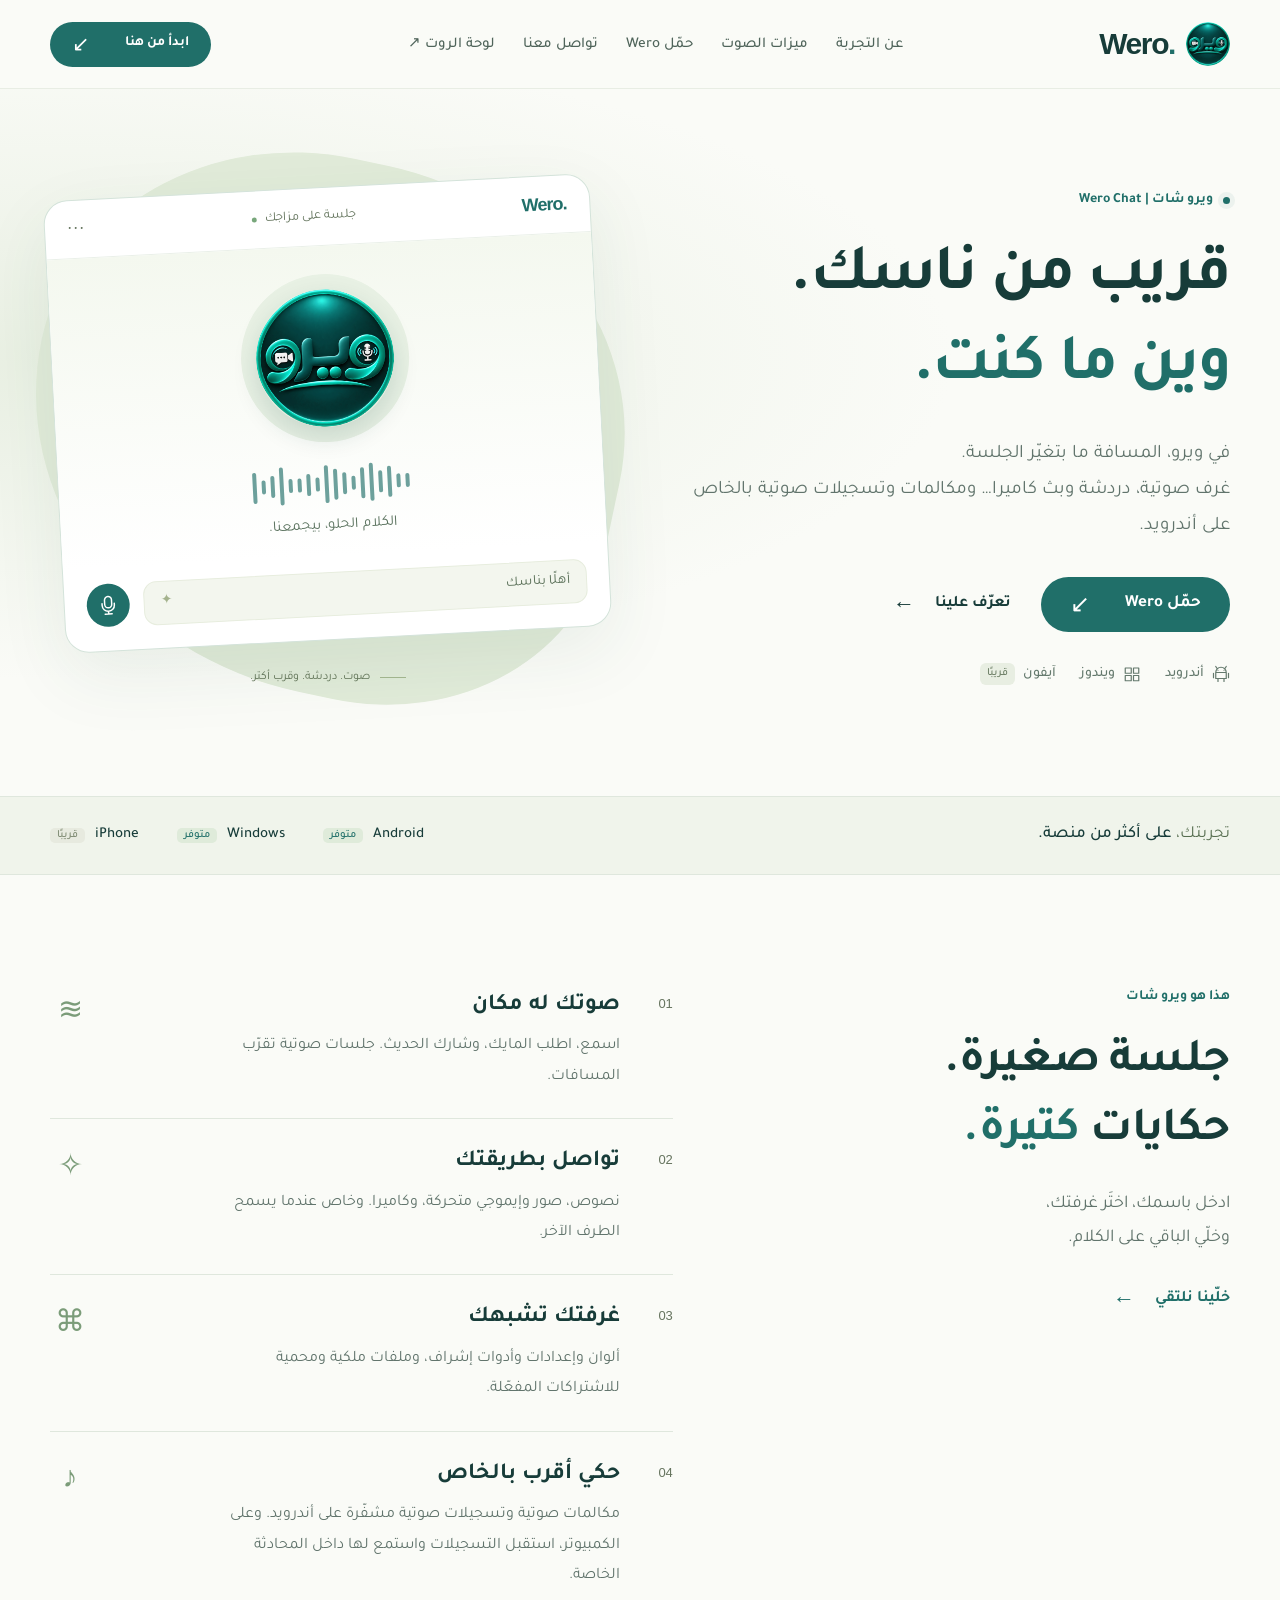
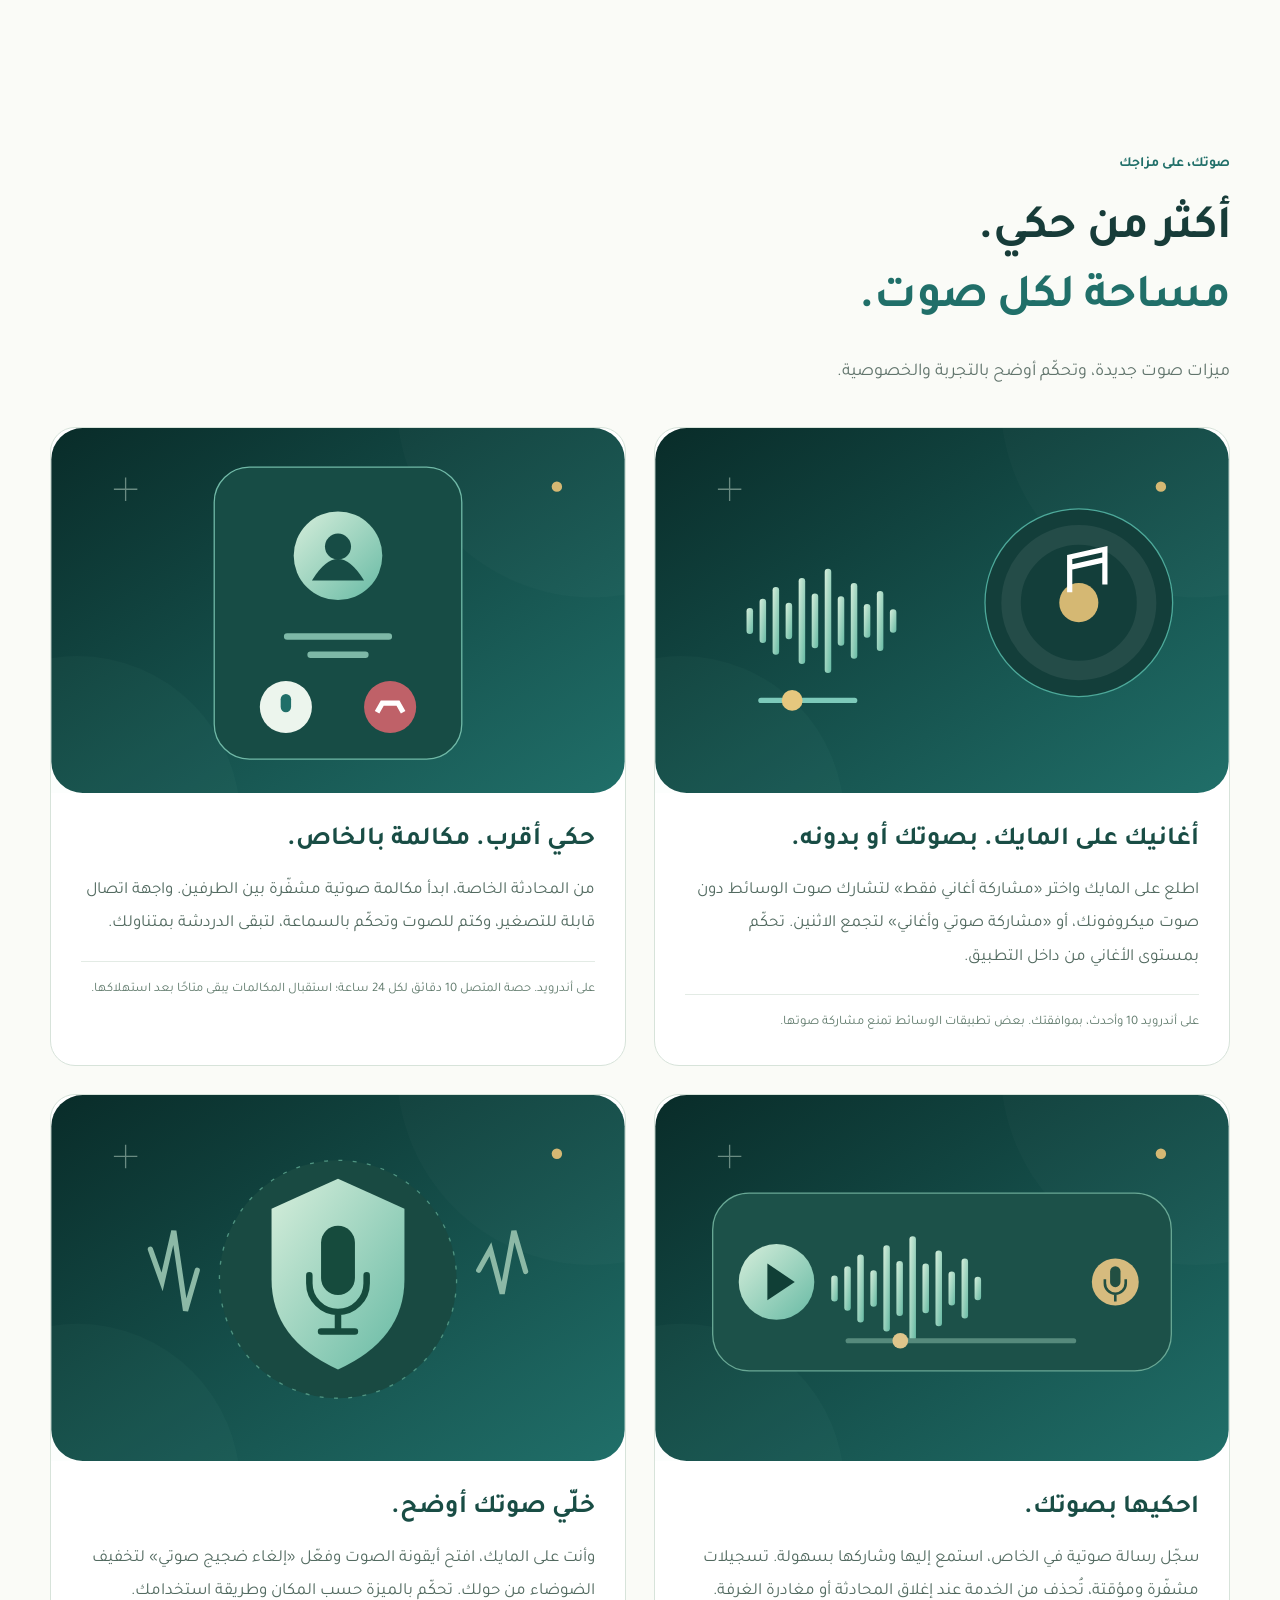
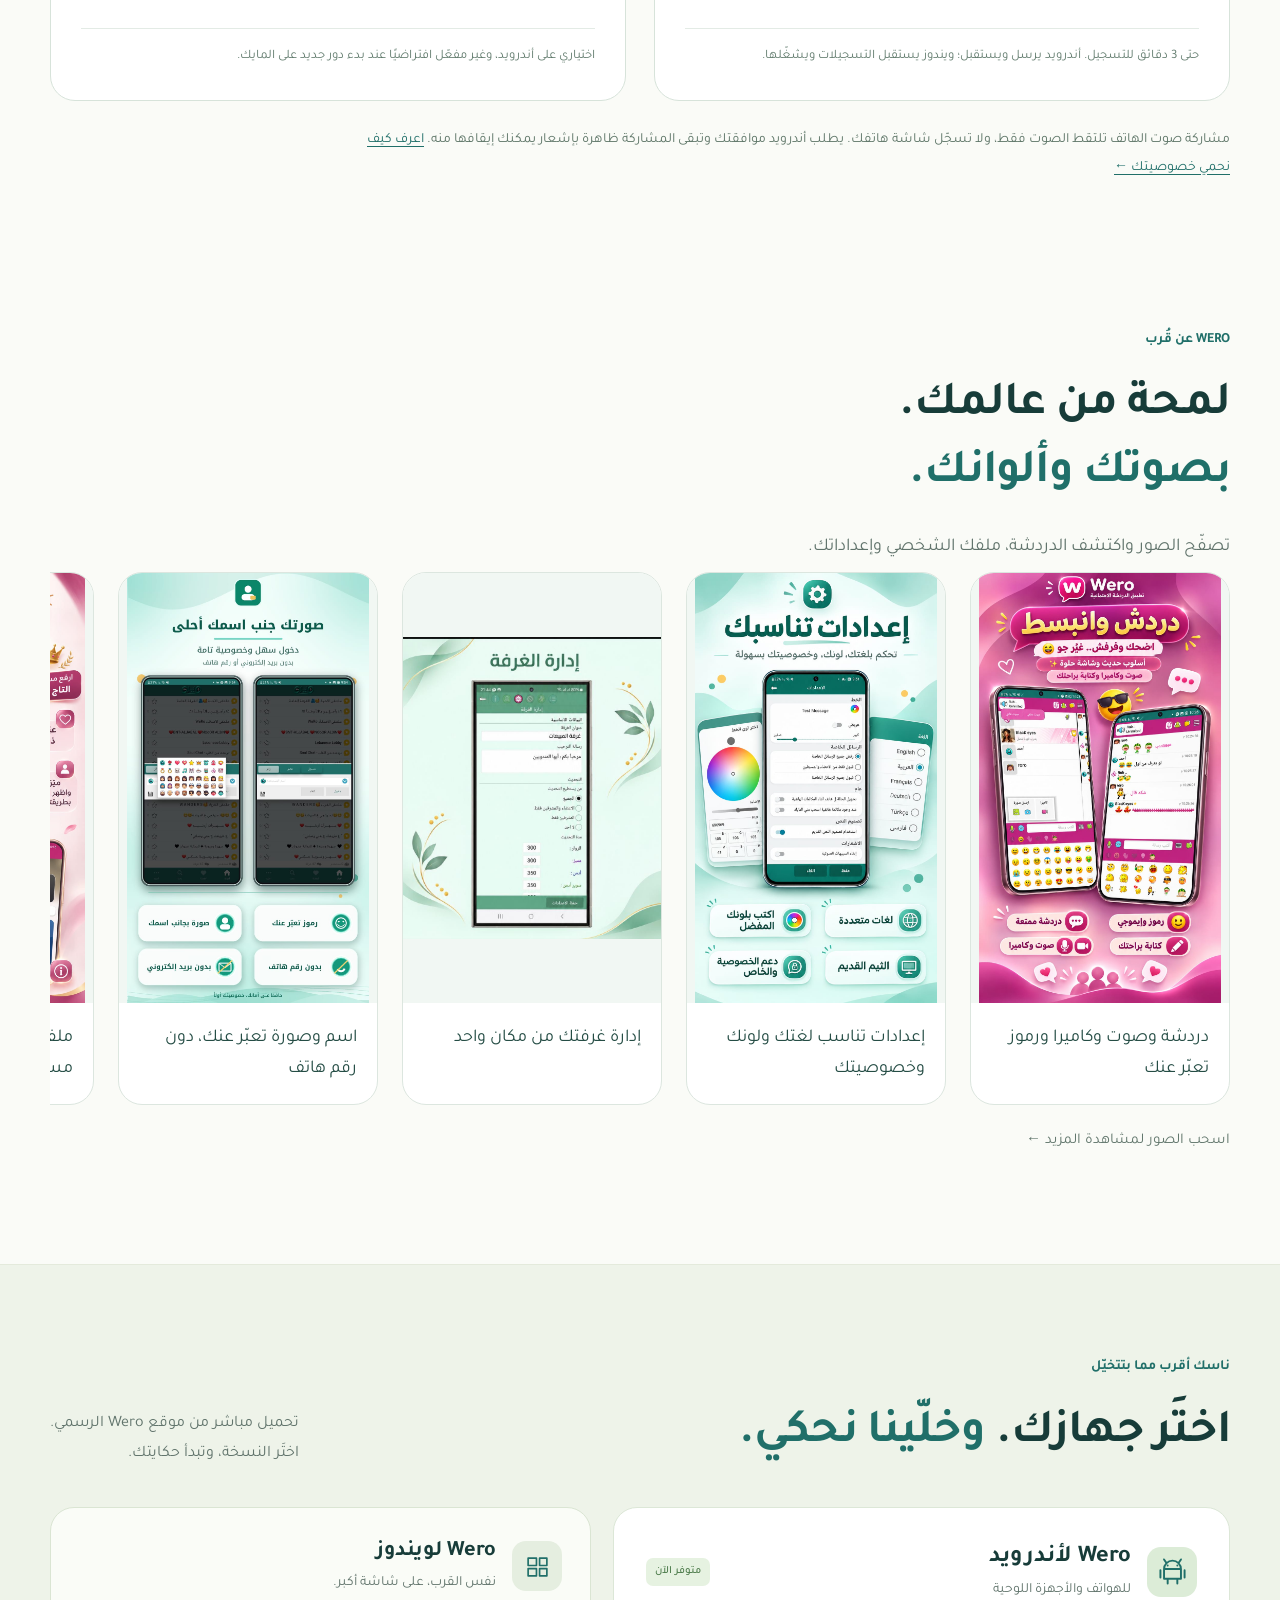
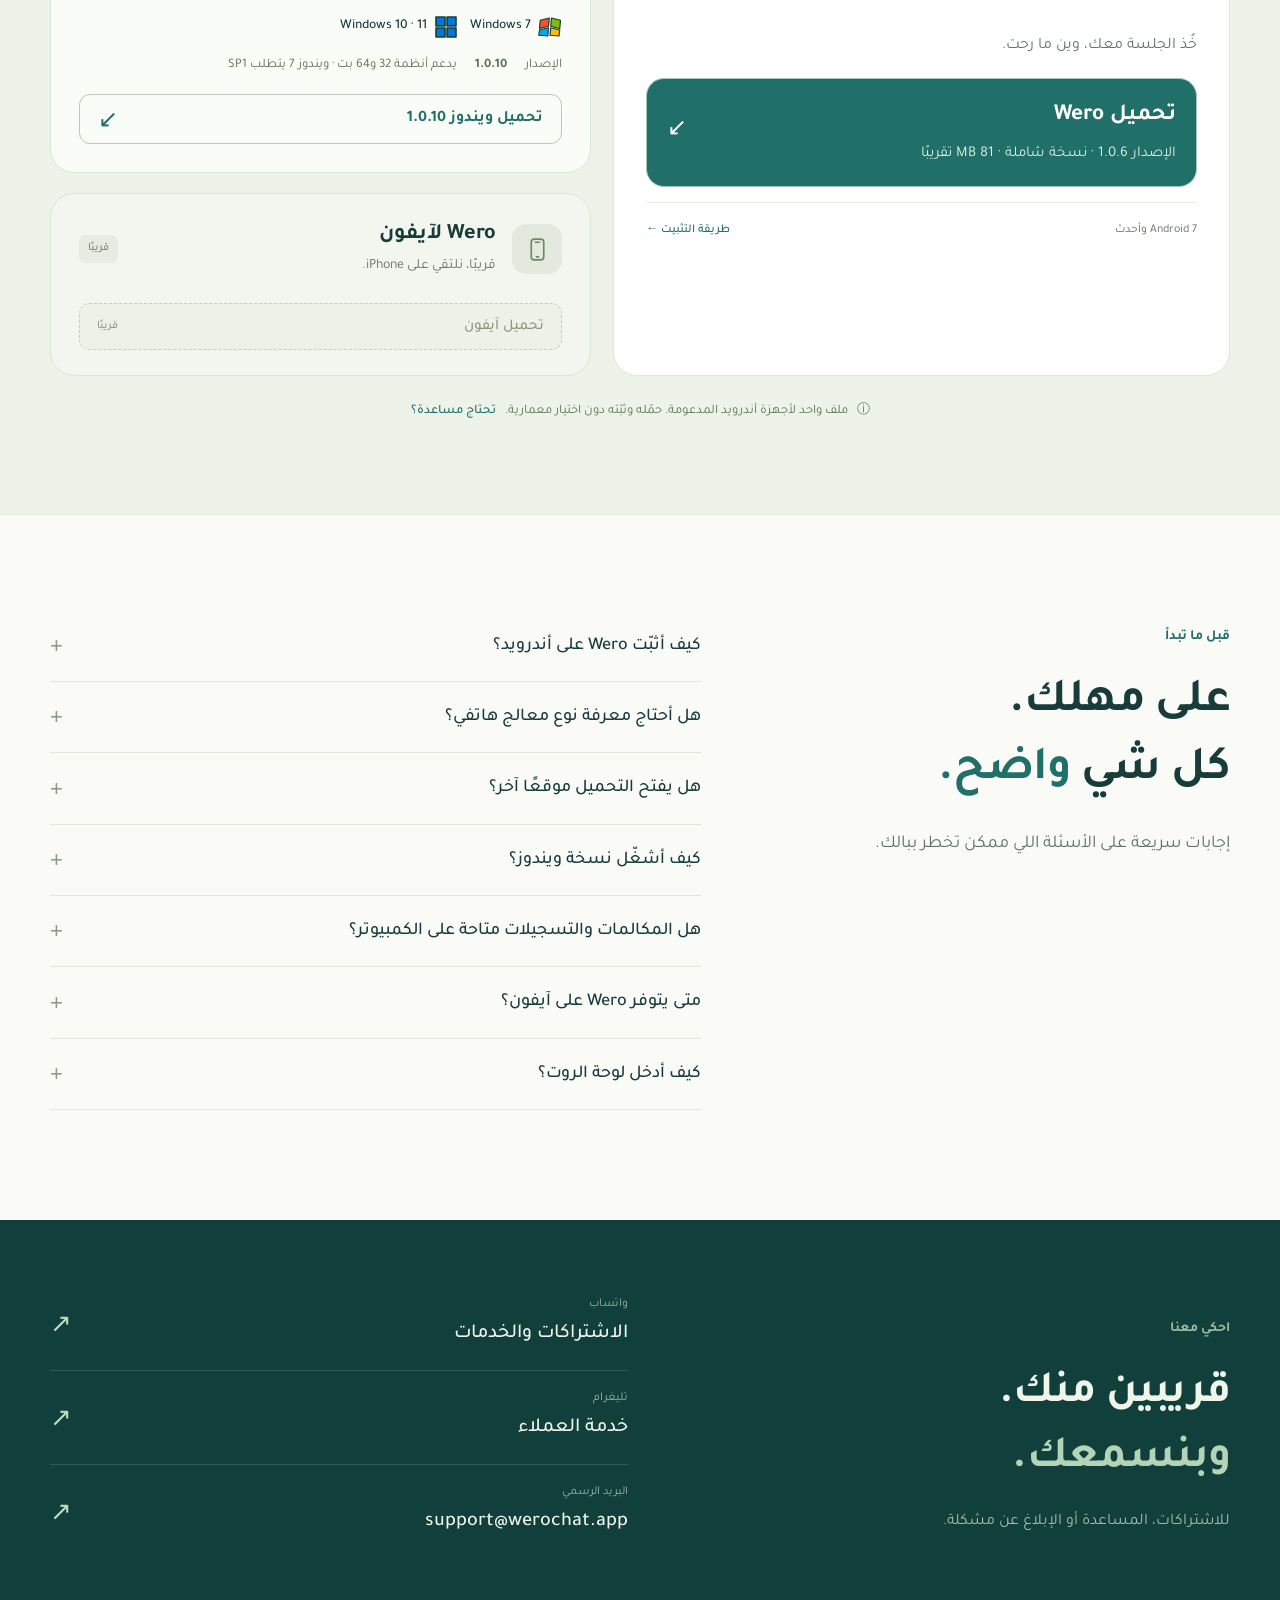
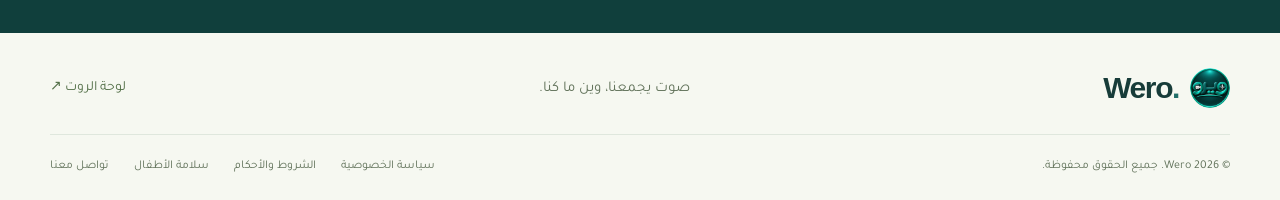
==== commit ec05430f: "Update Android 6041 and Windows 1.0.10 download details" ====
--- a/index.html
+++ b/index.html
@@ -84,7 +84,7 @@
       "url": "https://werochat.app/#download",
       "applicationCategory": "SocialNetworkingApplication",
       "operatingSystem": "Windows 7 SP1, Windows 10, Windows 11 (x86 and x64 through WoW64)",
-      "softwareVersion": "1.0.9",
+      "softwareVersion": "1.0.10",
       "featureList": [
         "غرف صوتية",
         "دردشة عامة وخاصة",
@@ -161,7 +161,7 @@
         <a class="android-choice recommended" href="/download/wero-android.apk" download="Wero.apk"><span><strong>تحميل Wero</strong><small>الإصدار 1.0.6 · نسخة شاملة · 81 MB تقريبًا</small></span><span aria-hidden="true">↙</span></a>
         <div class="android-foot"><span>Android 7 وأحدث</span><a href="#install-help">طريقة التثبيت <span aria-hidden="true">←</span></a></div>
       </article>
-      <div class="other-platforms" id="coming-soon"><article class="platform-panel"><div class="os-heading"><div class="os-icon" aria-hidden="true"><svg viewBox="0 0 24 24"><path d="M3 4h8v7H3zm11 0h7v7h-7zM3 14h8v7H3zm11 0h7v7h-7z"/></svg></div><div><h3>Wero لويندوز</h3><p>نفس القرب، على شاشة أكبر.</p></div></div><div class="windows-support"><span class="windows-version"><svg viewBox="0 0 32 26" aria-hidden="true"><path fill="#f35325" d="M3 4 15 1 14 12 2 15Z"/><path fill="#81bc06" d="m18 1 12 3-1 11-12-3Z"/><path fill="#05a6f0" d="m2 17 12-3-1 11L1 24Z"/><path fill="#ffba08" d="m17 14 12 3-1 8-12-1Z"/></svg><b>Windows 7</b></span><span class="windows-version"><svg viewBox="0 0 24 24" aria-hidden="true"><path fill="#0078d4" d="M2 2h9v9H2zm11 0h9v9h-9zM2 13h9v9H2zm11 0h9v9h-9z"/></svg><b>Windows 10 · 11</b></span></div><p class="platform-spec">الإصدار <b dir="ltr">1.0.9</b><span>يدعم أنظمة 32 و64 بت · ويندوز 7 يتطلب SP1</span></p><a class="platform-download" href="/download/wero-windows.exe" download="Wero-Setup.exe">تحميل ويندوز 1.0.9 <span aria-hidden="true">↙</span></a></article>
+      <div class="other-platforms" id="coming-soon"><article class="platform-panel"><div class="os-heading"><div class="os-icon" aria-hidden="true"><svg viewBox="0 0 24 24"><path d="M3 4h8v7H3zm11 0h7v7h-7zM3 14h8v7H3zm11 0h7v7h-7z"/></svg></div><div><h3>Wero لويندوز</h3><p>نفس القرب، على شاشة أكبر.</p></div></div><div class="windows-support"><span class="windows-version"><svg viewBox="0 0 32 26" aria-hidden="true"><path fill="#f35325" d="M3 4 15 1 14 12 2 15Z"/><path fill="#81bc06" d="m18 1 12 3-1 11-12-3Z"/><path fill="#05a6f0" d="m2 17 12-3-1 11L1 24Z"/><path fill="#ffba08" d="m17 14 12 3-1 8-12-1Z"/></svg><b>Windows 7</b></span><span class="windows-version"><svg viewBox="0 0 24 24" aria-hidden="true"><path fill="#0078d4" d="M2 2h9v9H2zm11 0h9v9h-9zM2 13h9v9H2zm11 0h9v9h-9z"/></svg><b>Windows 10 · 11</b></span></div><p class="platform-spec">الإصدار <b dir="ltr">1.0.10</b><span>يدعم أنظمة 32 و64 بت · ويندوز 7 يتطلب SP1</span></p><a class="platform-download" href="/download/wero-windows.exe" download="Wero-Setup.exe">تحميل ويندوز 1.0.10 <span aria-hidden="true">↙</span></a></article>
       <article class="platform-panel iphone-panel"><div class="os-heading"><div class="os-icon iphone-icon" aria-hidden="true"><svg viewBox="0 0 24 24"><rect x="6" y="2" width="12" height="20" rx="3"/><path d="M10 5h4m-3 14h2"/></svg></div><div><h3>Wero لآيفون</h3><p>قريبًا، نلتقي على iPhone.</p></div><span class="coming-tag">قريبًا</span></div><button disabled aria-label="تحميل آيفون — قريبًا">تحميل آيفون <span aria-hidden="true">قريبًا</span></button></article></div>
     </div>
     <p class="download-note"><span aria-hidden="true">ⓘ</span> ملف واحد لأجهزة أندرويد المدعومة. حمّله وثبّته دون اختيار معمارية. <a href="#install-help">تحتاج مساعدة؟</a></p>
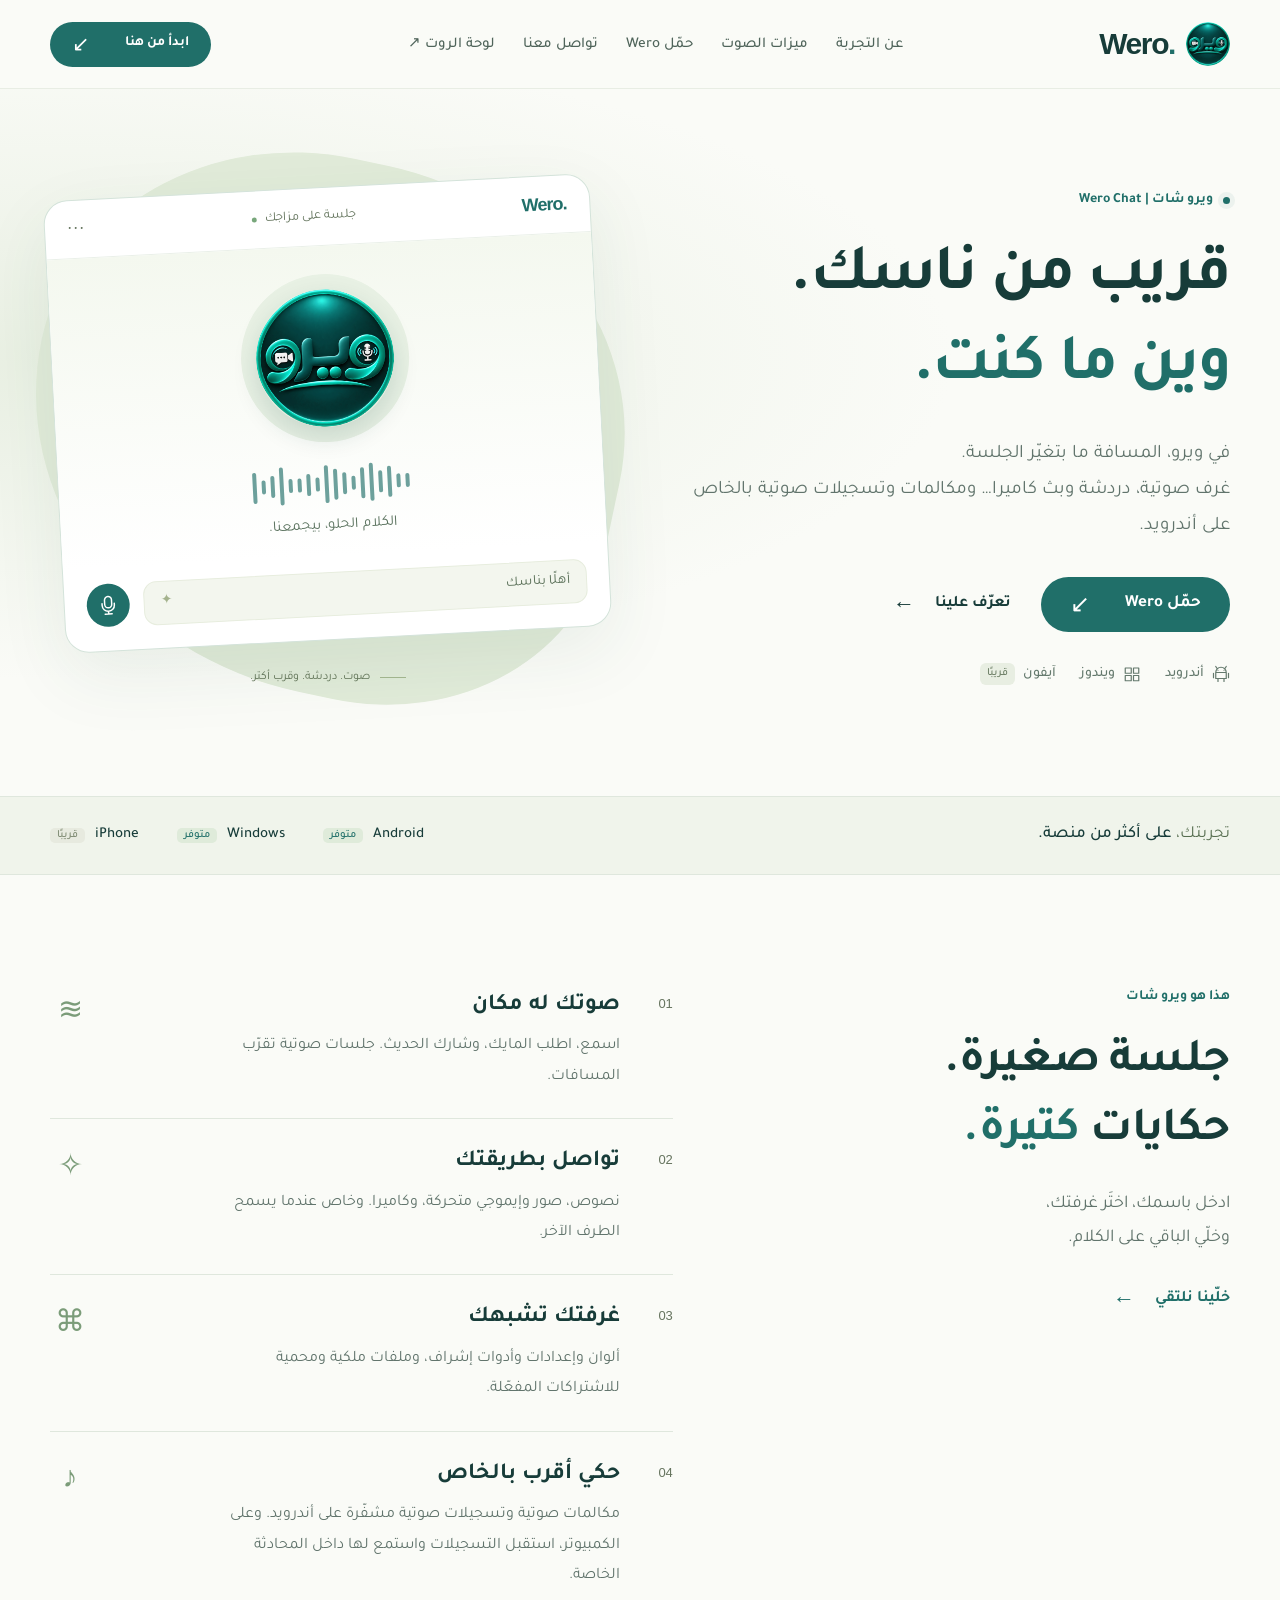
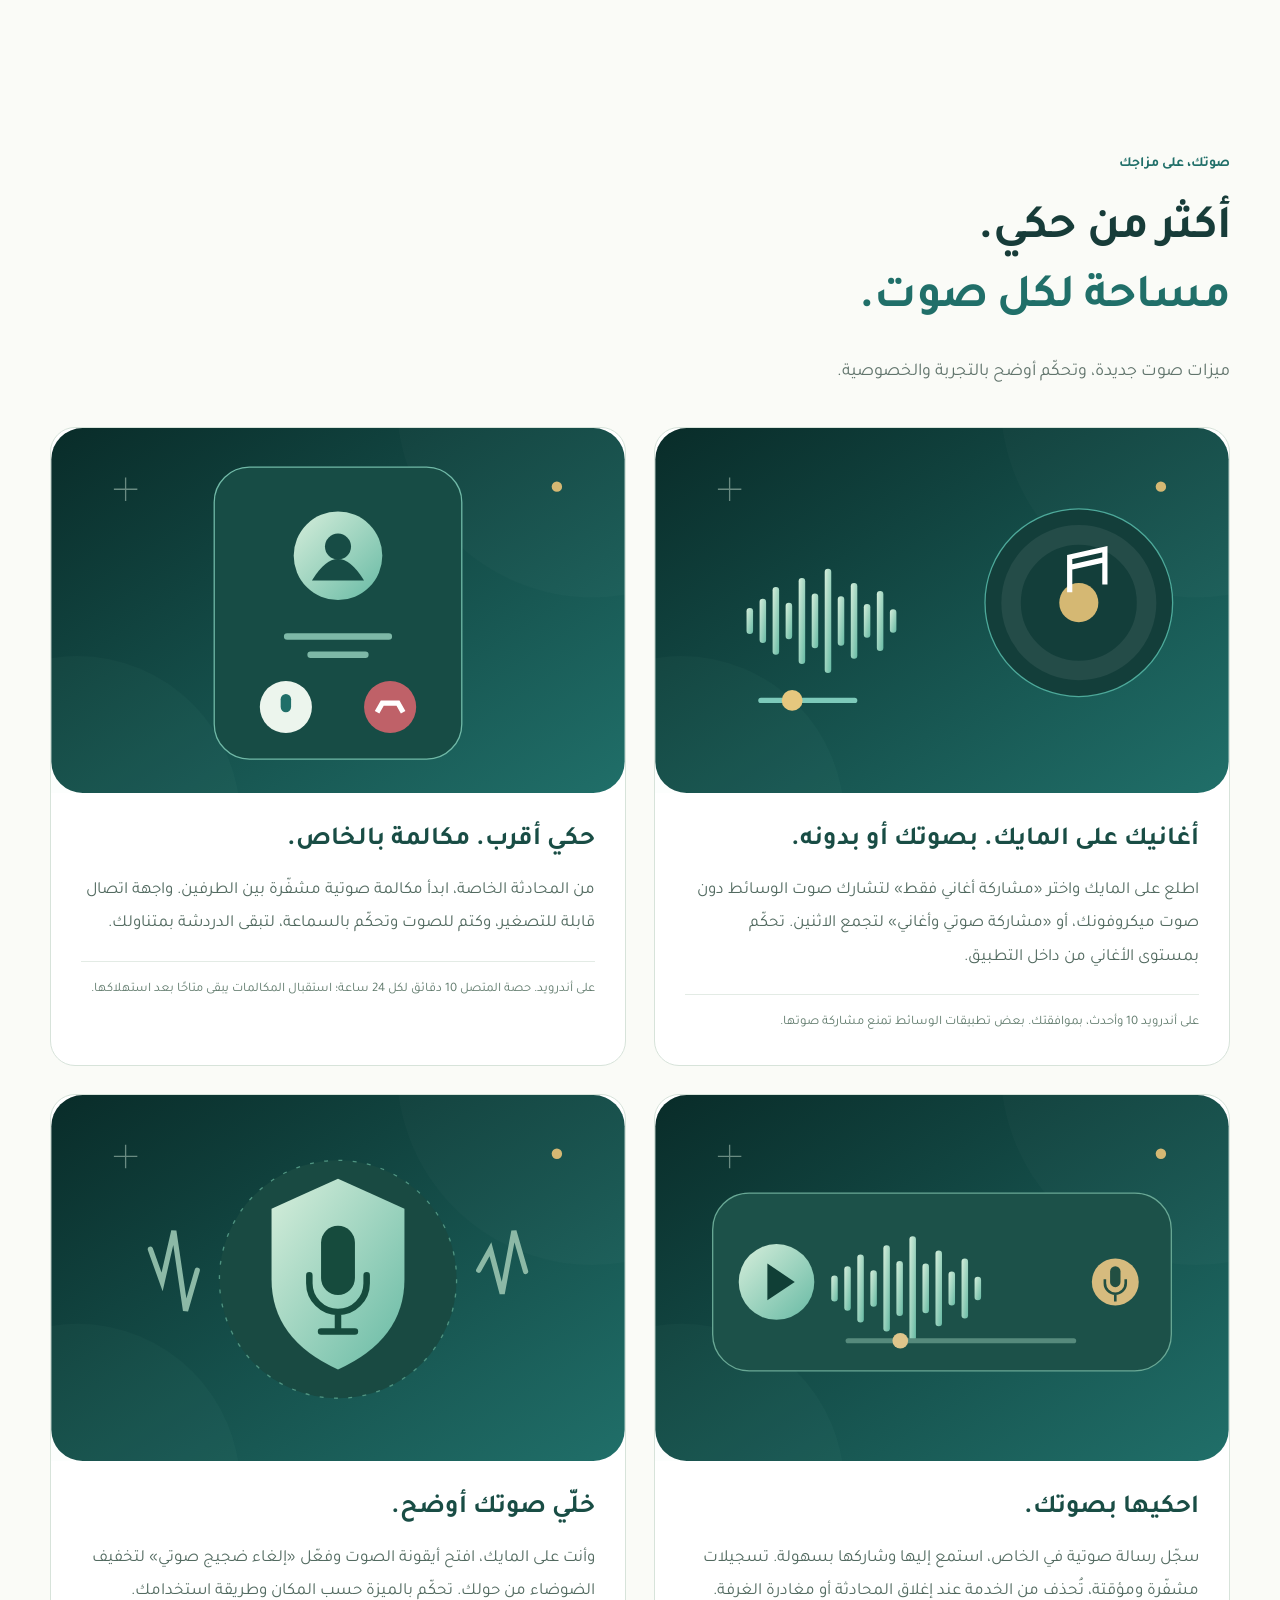
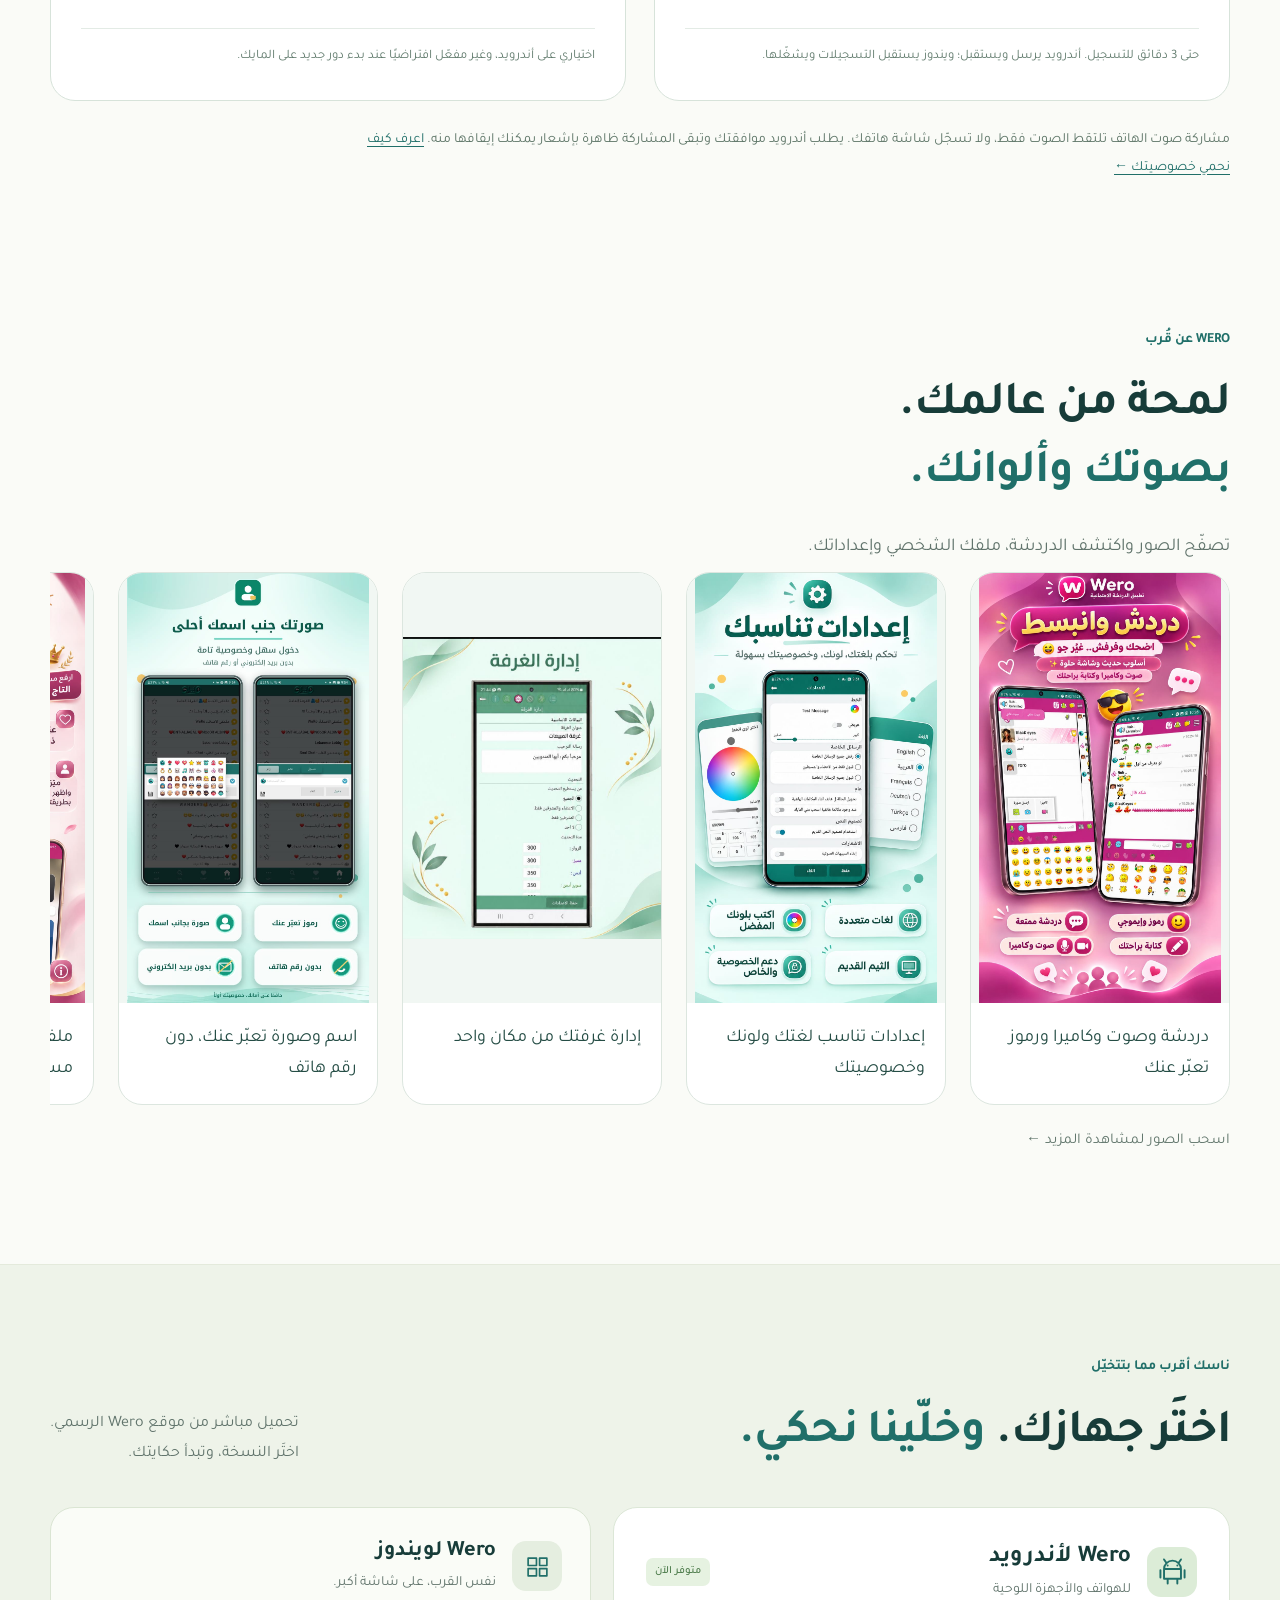
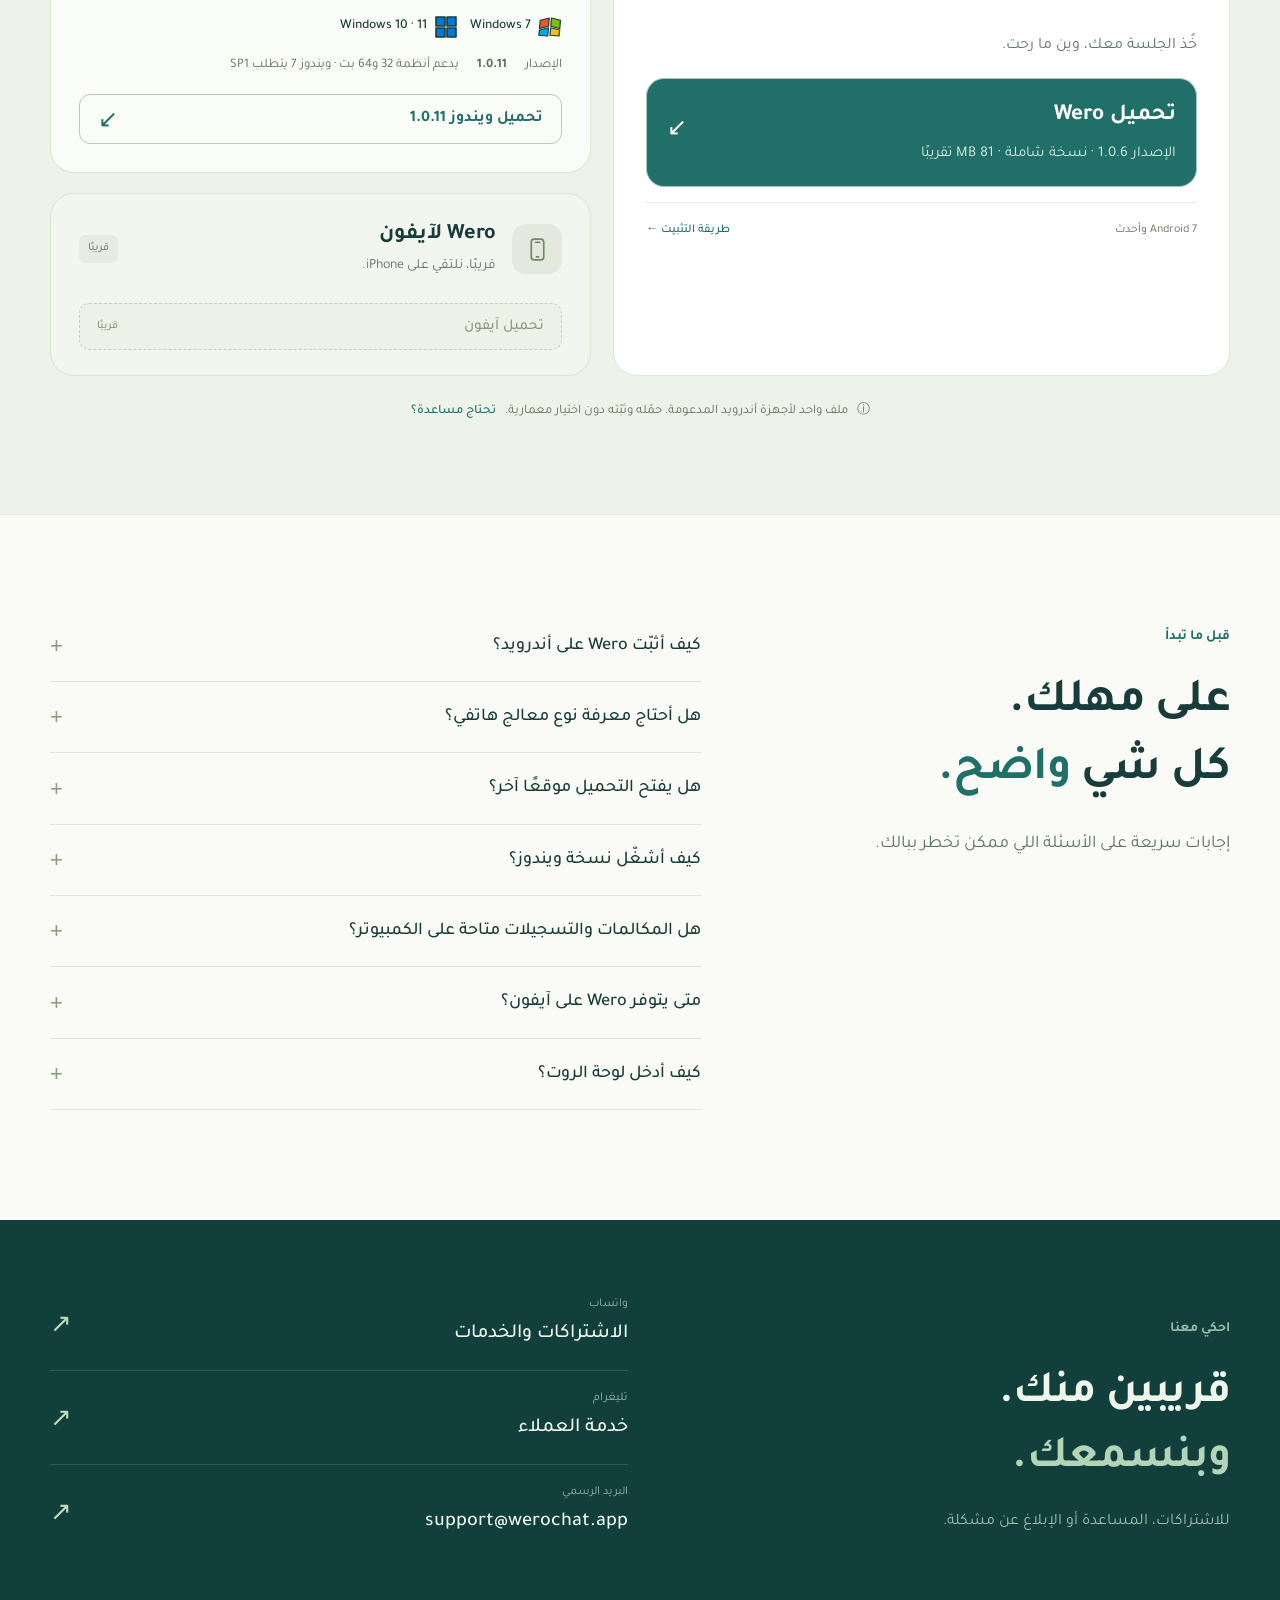
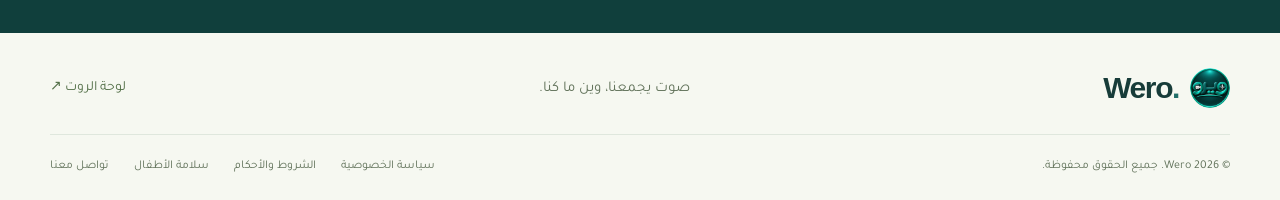
==== commit 8dd93a5b: "Publish Windows 1.0.11 download details" ====
--- a/index.html
+++ b/index.html
@@ -84,7 +84,7 @@
       "url": "https://werochat.app/#download",
       "applicationCategory": "SocialNetworkingApplication",
       "operatingSystem": "Windows 7 SP1, Windows 10, Windows 11 (x86 and x64 through WoW64)",
-      "softwareVersion": "1.0.10",
+      "softwareVersion": "1.0.11",
       "featureList": [
         "غرف صوتية",
         "دردشة عامة وخاصة",
@@ -161,7 +161,7 @@
         <a class="android-choice recommended" href="/download/wero-android.apk" download="Wero.apk"><span><strong>تحميل Wero</strong><small>الإصدار 1.0.6 · نسخة شاملة · 81 MB تقريبًا</small></span><span aria-hidden="true">↙</span></a>
         <div class="android-foot"><span>Android 7 وأحدث</span><a href="#install-help">طريقة التثبيت <span aria-hidden="true">←</span></a></div>
       </article>
-      <div class="other-platforms" id="coming-soon"><article class="platform-panel"><div class="os-heading"><div class="os-icon" aria-hidden="true"><svg viewBox="0 0 24 24"><path d="M3 4h8v7H3zm11 0h7v7h-7zM3 14h8v7H3zm11 0h7v7h-7z"/></svg></div><div><h3>Wero لويندوز</h3><p>نفس القرب، على شاشة أكبر.</p></div></div><div class="windows-support"><span class="windows-version"><svg viewBox="0 0 32 26" aria-hidden="true"><path fill="#f35325" d="M3 4 15 1 14 12 2 15Z"/><path fill="#81bc06" d="m18 1 12 3-1 11-12-3Z"/><path fill="#05a6f0" d="m2 17 12-3-1 11L1 24Z"/><path fill="#ffba08" d="m17 14 12 3-1 8-12-1Z"/></svg><b>Windows 7</b></span><span class="windows-version"><svg viewBox="0 0 24 24" aria-hidden="true"><path fill="#0078d4" d="M2 2h9v9H2zm11 0h9v9h-9zM2 13h9v9H2zm11 0h9v9h-9z"/></svg><b>Windows 10 · 11</b></span></div><p class="platform-spec">الإصدار <b dir="ltr">1.0.10</b><span>يدعم أنظمة 32 و64 بت · ويندوز 7 يتطلب SP1</span></p><a class="platform-download" href="/download/wero-windows.exe" download="Wero-Setup.exe">تحميل ويندوز 1.0.10 <span aria-hidden="true">↙</span></a></article>
+      <div class="other-platforms" id="coming-soon"><article class="platform-panel"><div class="os-heading"><div class="os-icon" aria-hidden="true"><svg viewBox="0 0 24 24"><path d="M3 4h8v7H3zm11 0h7v7h-7zM3 14h8v7H3zm11 0h7v7h-7z"/></svg></div><div><h3>Wero لويندوز</h3><p>نفس القرب، على شاشة أكبر.</p></div></div><div class="windows-support"><span class="windows-version"><svg viewBox="0 0 32 26" aria-hidden="true"><path fill="#f35325" d="M3 4 15 1 14 12 2 15Z"/><path fill="#81bc06" d="m18 1 12 3-1 11-12-3Z"/><path fill="#05a6f0" d="m2 17 12-3-1 11L1 24Z"/><path fill="#ffba08" d="m17 14 12 3-1 8-12-1Z"/></svg><b>Windows 7</b></span><span class="windows-version"><svg viewBox="0 0 24 24" aria-hidden="true"><path fill="#0078d4" d="M2 2h9v9H2zm11 0h9v9h-9zM2 13h9v9H2zm11 0h9v9h-9z"/></svg><b>Windows 10 · 11</b></span></div><p class="platform-spec">الإصدار <b dir="ltr">1.0.11</b><span>يدعم أنظمة 32 و64 بت · ويندوز 7 يتطلب SP1</span></p><a class="platform-download" href="/download/wero-windows.exe" download="Wero-Setup.exe">تحميل ويندوز 1.0.11 <span aria-hidden="true">↙</span></a></article>
       <article class="platform-panel iphone-panel"><div class="os-heading"><div class="os-icon iphone-icon" aria-hidden="true"><svg viewBox="0 0 24 24"><rect x="6" y="2" width="12" height="20" rx="3"/><path d="M10 5h4m-3 14h2"/></svg></div><div><h3>Wero لآيفون</h3><p>قريبًا، نلتقي على iPhone.</p></div><span class="coming-tag">قريبًا</span></div><button disabled aria-label="تحميل آيفون — قريبًا">تحميل آيفون <span aria-hidden="true">قريبًا</span></button></article></div>
     </div>
     <p class="download-note"><span aria-hidden="true">ⓘ</span> ملف واحد لأجهزة أندرويد المدعومة. حمّله وثبّته دون اختيار معمارية. <a href="#install-help">تحتاج مساعدة؟</a></p>
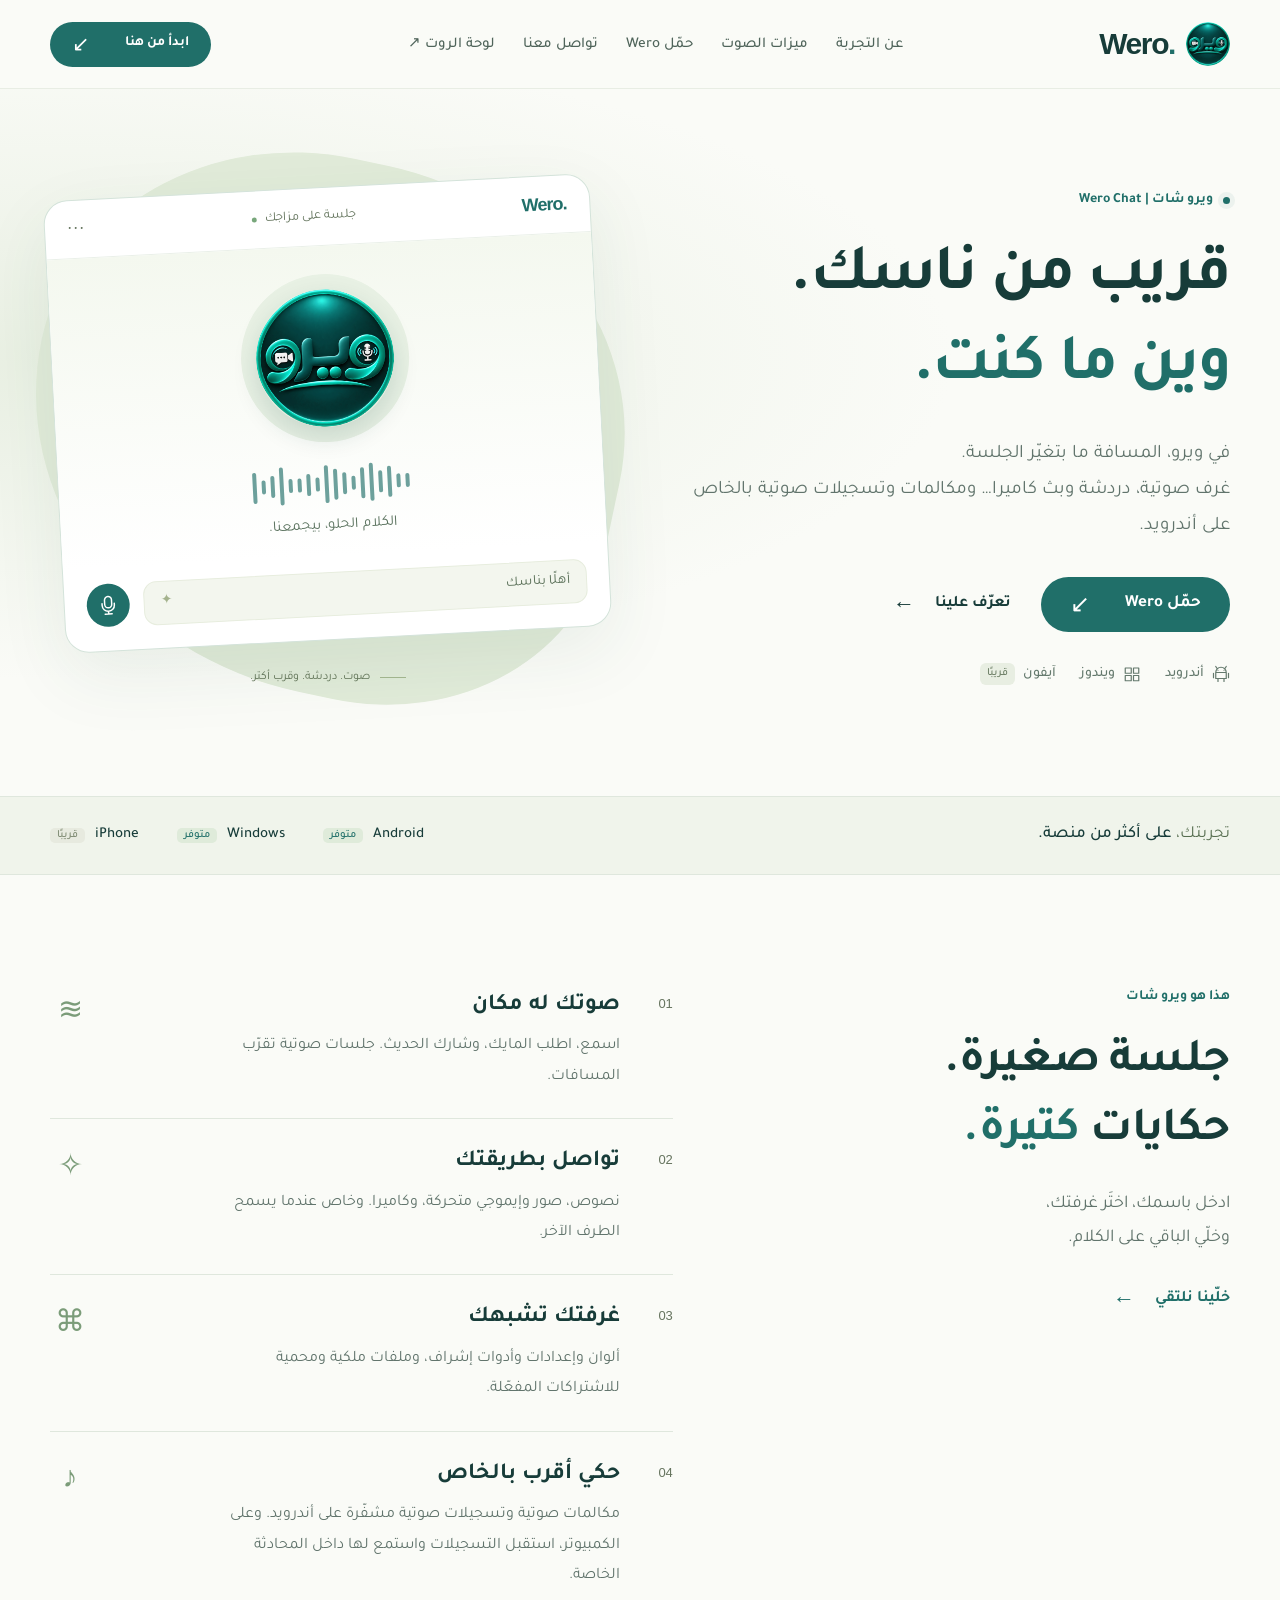
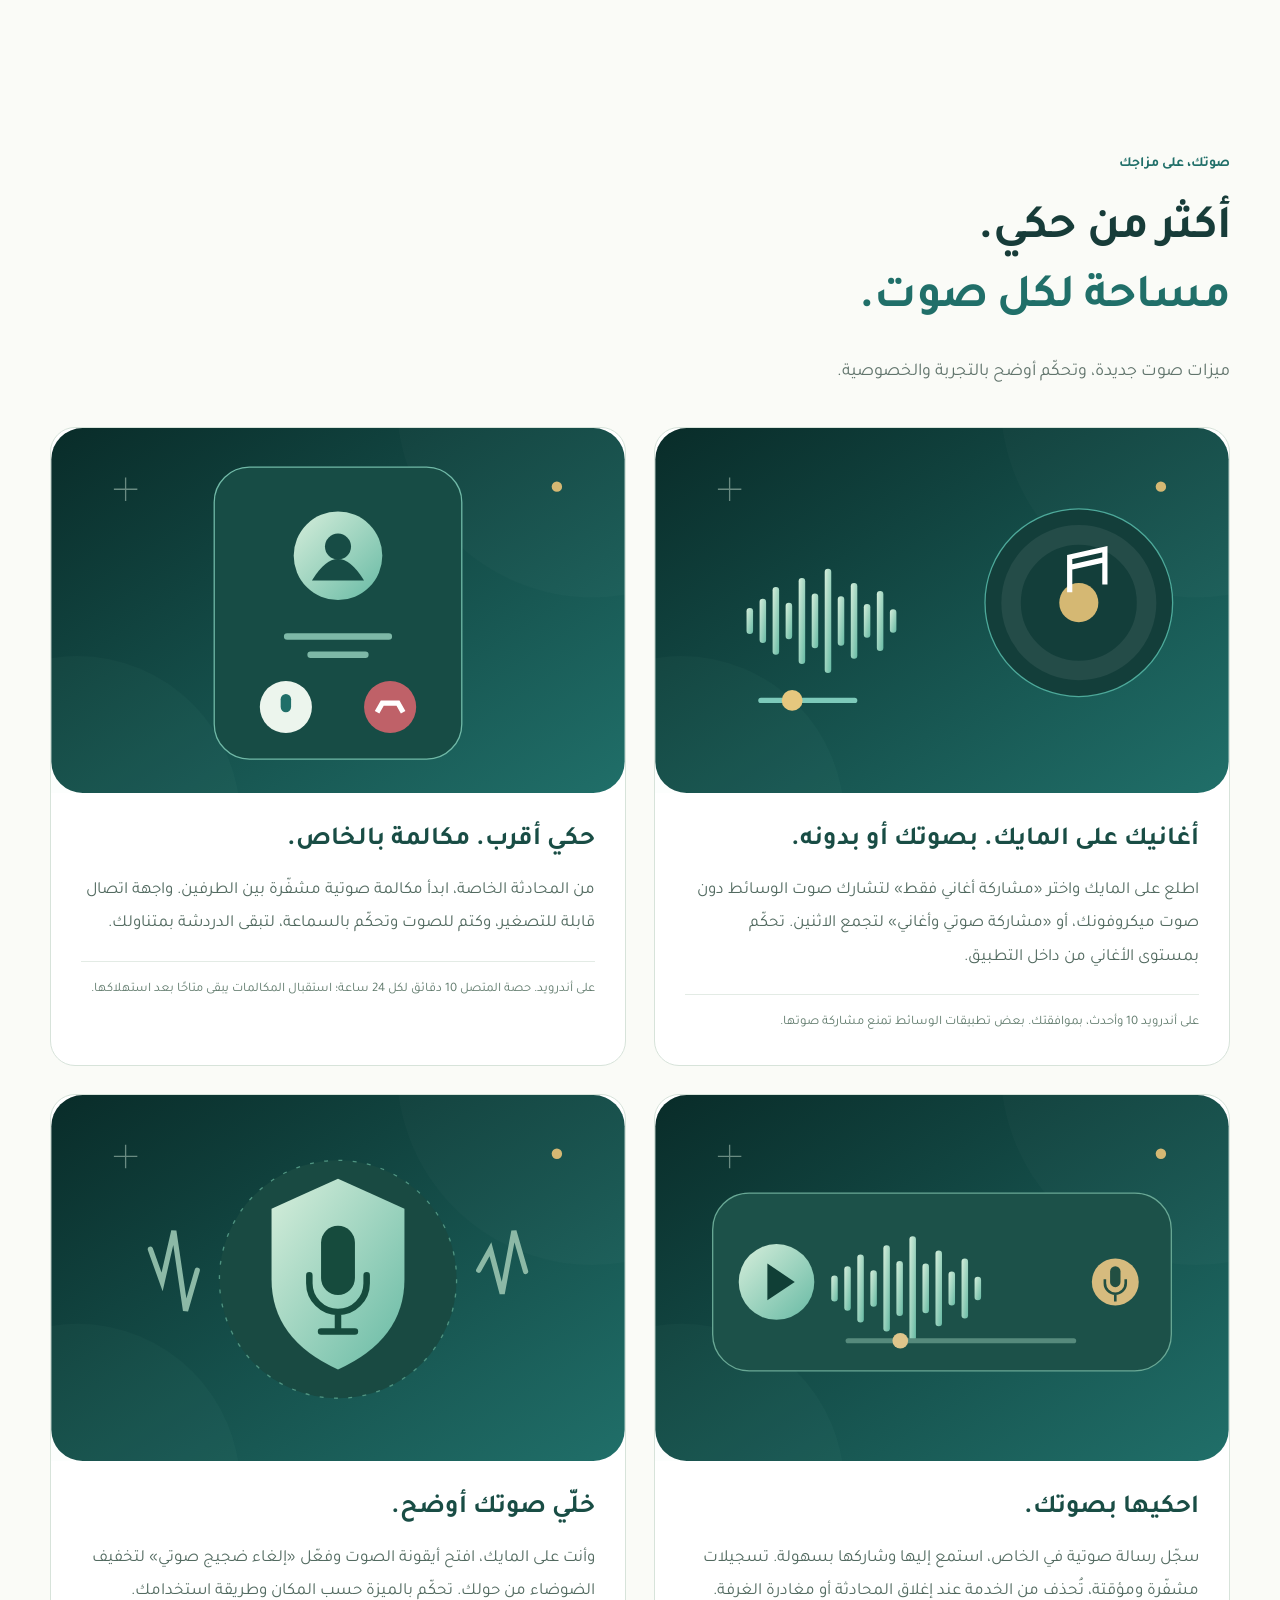
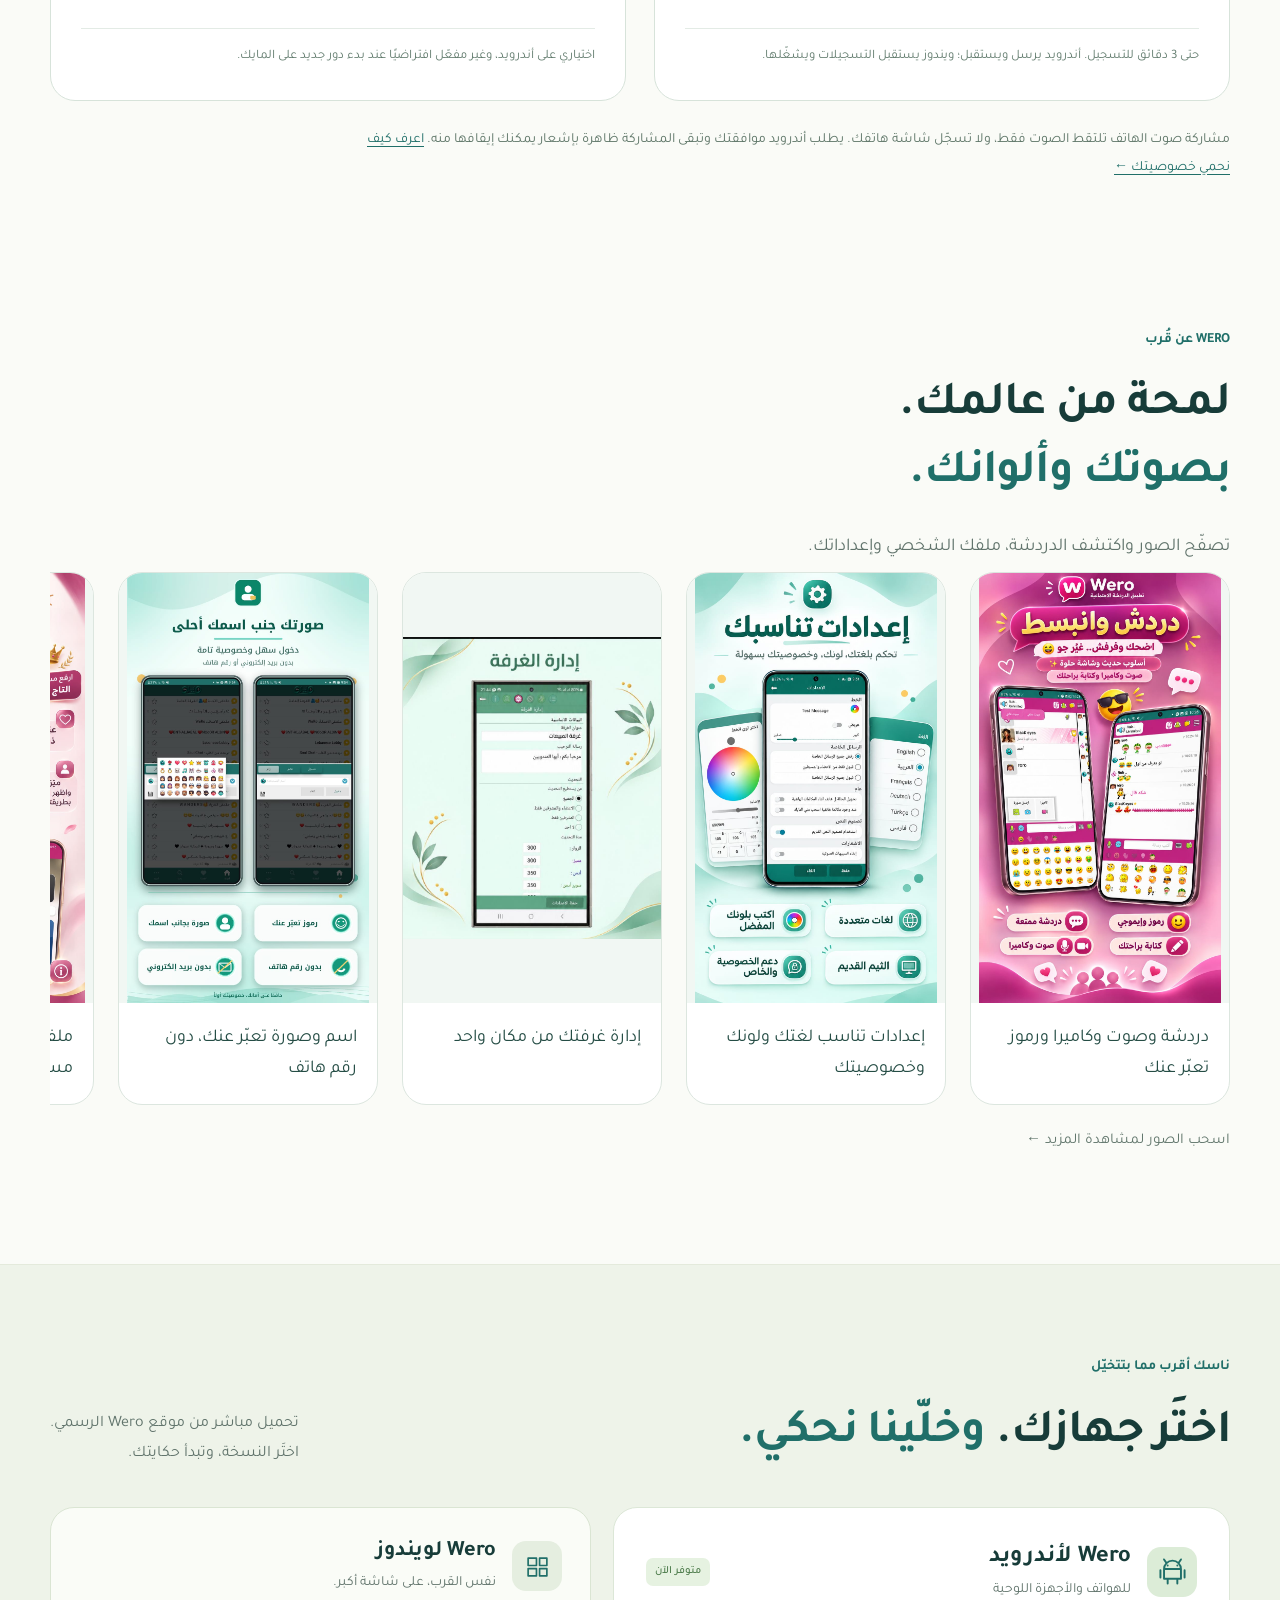
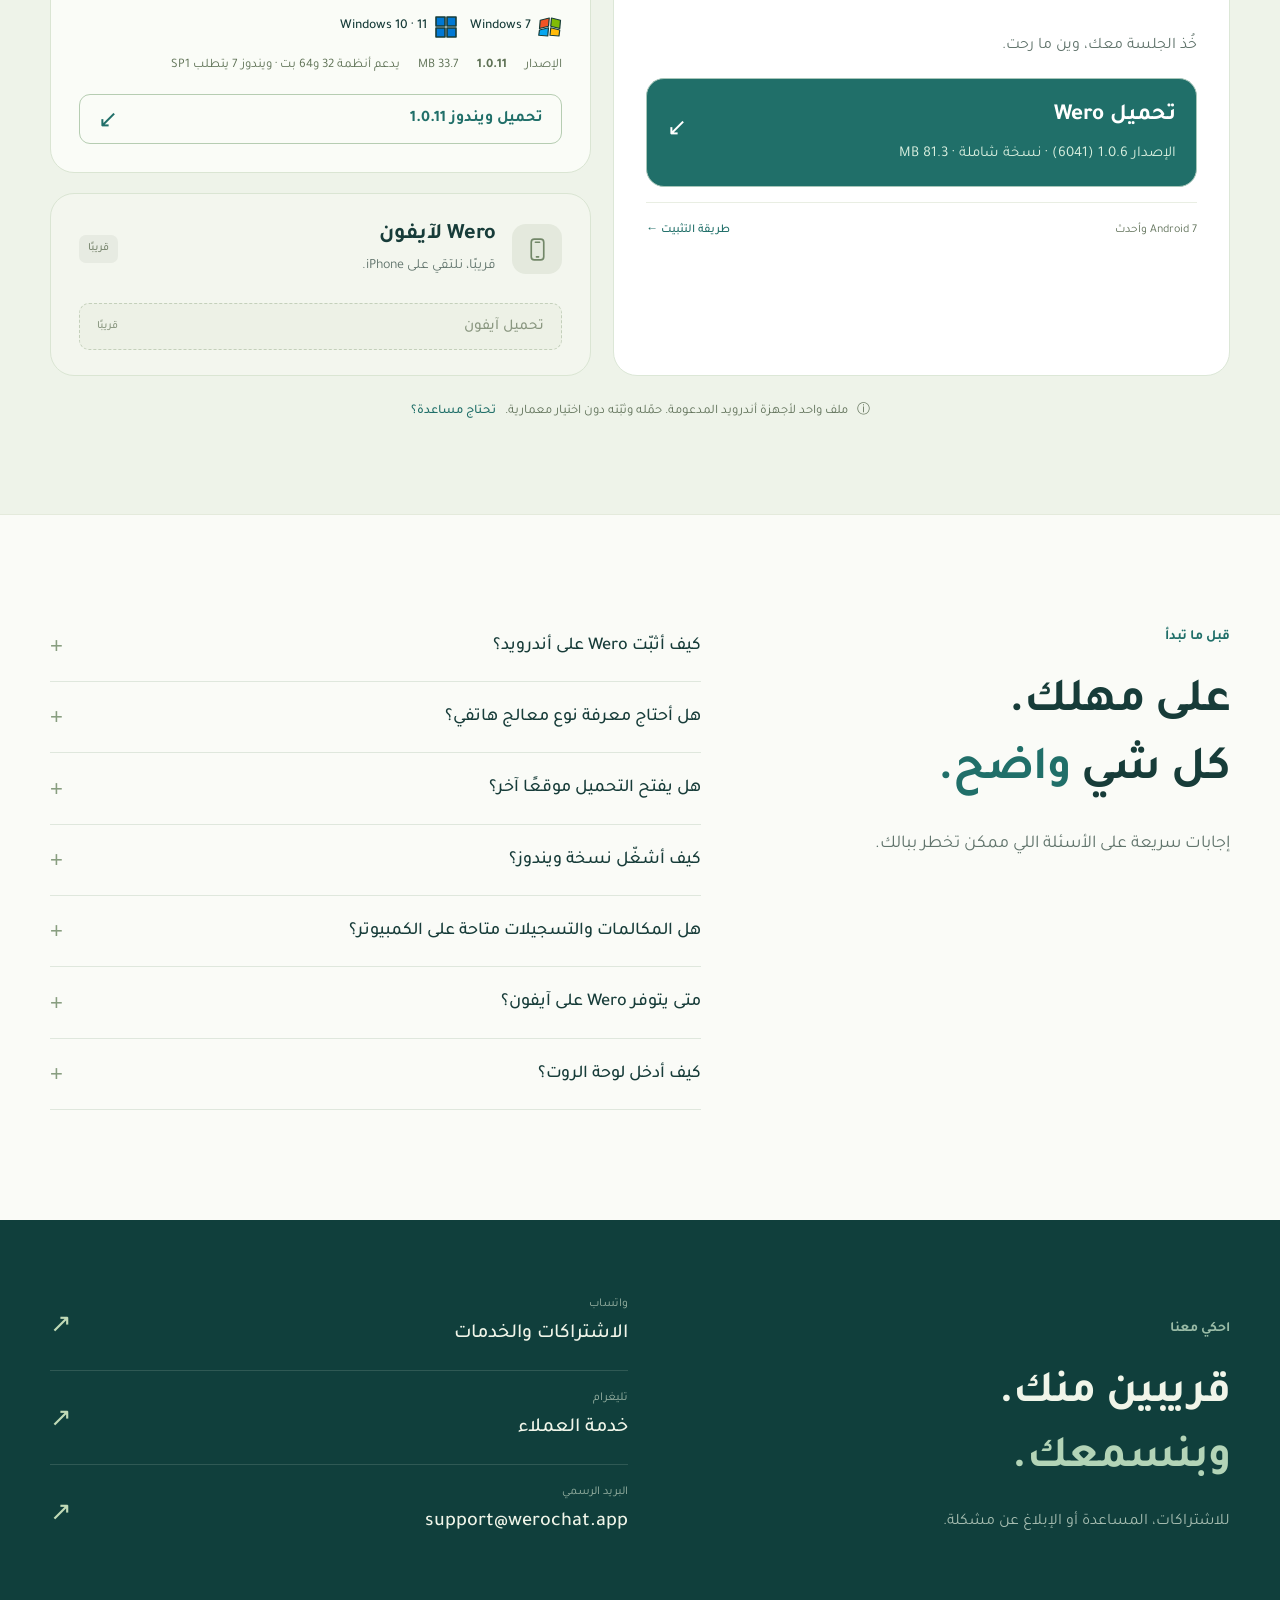
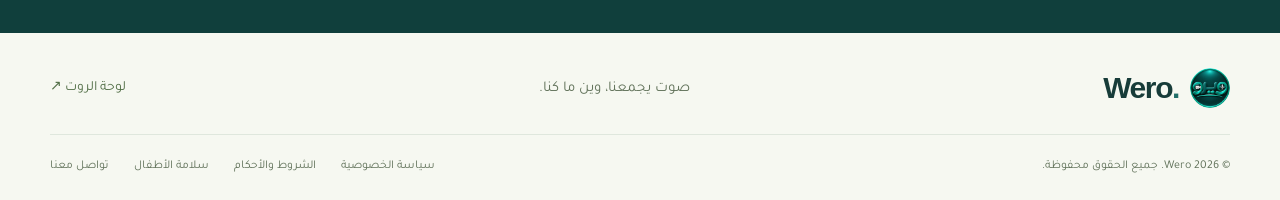
==== commit 5f6feb6d: "Show live release version and size from control-panel uploads" ====
--- a/index.html
+++ b/index.html
@@ -111,7 +111,7 @@
   <link rel="apple-touch-icon" href="/favicon.png">
   <link rel="preload" href="/assets/Tajawal-Bold.ttf" as="font" type="font/ttf" crossorigin>
   <link rel="stylesheet" href="/site.css?v=audio6040-audio6040-714baa846b1a">
-  <script defer src="/download.js?v=7f3cbe28b840"></script>
+  <script defer src="/download.js?v=70cee8c14d38"></script>
   <title>ويرو شات | دردشة ومكالمات صوتية وتسجيلات وبث كاميرا – Wero Chat</title>
 </head>
 <body>
@@ -158,10 +158,10 @@
       <article class="android-panel"><div class="os-heading"><div class="os-icon android-icon" aria-hidden="true"><svg viewBox="0 0 24 24"><path d="m7 5-2-3m12 3 2-3M5 10a7 7 0 0 1 14 0Zm0 0v8h14v-8M8 18v4m8-4v4M2 11v6m20-6v6"/><path d="M8 7h.01M16 7h.01"/></svg></div><div><h3>Wero لأندرويد</h3><p>للهواتف والأجهزة اللوحية</p></div><span class="available-tag">متوفر الآن</span></div>
         <p class="android-description">خُذ الجلسة معك، وين ما رحت.</p>
         
-        <a class="android-choice recommended" href="/download/wero-android.apk" download="Wero.apk"><span><strong>تحميل Wero</strong><small>الإصدار 1.0.6 · نسخة شاملة · 81 MB تقريبًا</small></span><span aria-hidden="true">↙</span></a>
+        <a class="android-choice recommended" href="/download/wero-android.apk" download="Wero.apk"><span><strong>تحميل Wero</strong><small data-release-details="android">نسخة شاملة · أحدث إصدار متوفر</small></span><span aria-hidden="true">↙</span></a>
         <div class="android-foot"><span>Android 7 وأحدث</span><a href="#install-help">طريقة التثبيت <span aria-hidden="true">←</span></a></div>
       </article>
-      <div class="other-platforms" id="coming-soon"><article class="platform-panel"><div class="os-heading"><div class="os-icon" aria-hidden="true"><svg viewBox="0 0 24 24"><path d="M3 4h8v7H3zm11 0h7v7h-7zM3 14h8v7H3zm11 0h7v7h-7z"/></svg></div><div><h3>Wero لويندوز</h3><p>نفس القرب، على شاشة أكبر.</p></div></div><div class="windows-support"><span class="windows-version"><svg viewBox="0 0 32 26" aria-hidden="true"><path fill="#f35325" d="M3 4 15 1 14 12 2 15Z"/><path fill="#81bc06" d="m18 1 12 3-1 11-12-3Z"/><path fill="#05a6f0" d="m2 17 12-3-1 11L1 24Z"/><path fill="#ffba08" d="m17 14 12 3-1 8-12-1Z"/></svg><b>Windows 7</b></span><span class="windows-version"><svg viewBox="0 0 24 24" aria-hidden="true"><path fill="#0078d4" d="M2 2h9v9H2zm11 0h9v9h-9zM2 13h9v9H2zm11 0h9v9h-9z"/></svg><b>Windows 10 · 11</b></span></div><p class="platform-spec">الإصدار <b dir="ltr">1.0.11</b><span>يدعم أنظمة 32 و64 بت · ويندوز 7 يتطلب SP1</span></p><a class="platform-download" href="/download/wero-windows.exe" download="Wero-Setup.exe">تحميل ويندوز 1.0.11 <span aria-hidden="true">↙</span></a></article>
+      <div class="other-platforms" id="coming-soon"><article class="platform-panel"><div class="os-heading"><div class="os-icon" aria-hidden="true"><svg viewBox="0 0 24 24"><path d="M3 4h8v7H3zm11 0h7v7h-7zM3 14h8v7H3zm11 0h7v7h-7z"/></svg></div><div><h3>Wero لويندوز</h3><p>نفس القرب، على شاشة أكبر.</p></div></div><div class="windows-support"><span class="windows-version"><svg viewBox="0 0 32 26" aria-hidden="true"><path fill="#f35325" d="M3 4 15 1 14 12 2 15Z"/><path fill="#81bc06" d="m18 1 12 3-1 11-12-3Z"/><path fill="#05a6f0" d="m2 17 12-3-1 11L1 24Z"/><path fill="#ffba08" d="m17 14 12 3-1 8-12-1Z"/></svg><b>Windows 7</b></span><span class="windows-version"><svg viewBox="0 0 24 24" aria-hidden="true"><path fill="#0078d4" d="M2 2h9v9H2zm11 0h9v9h-9zM2 13h9v9H2zm11 0h9v9h-9z"/></svg><b>Windows 10 · 11</b></span></div><p class="platform-spec">الإصدار <b dir="ltr">أحدث إصدار</b> <span data-release-details="windows"></span><span>يدعم أنظمة 32 و64 بت · ويندوز 7 يتطلب SP1</span></p><a class="platform-download" href="/download/wero-windows.exe" download="Wero-Setup.exe">تحميل ويندوز 1.0.11 <span aria-hidden="true">↙</span></a></article>
       <article class="platform-panel iphone-panel"><div class="os-heading"><div class="os-icon iphone-icon" aria-hidden="true"><svg viewBox="0 0 24 24"><rect x="6" y="2" width="12" height="20" rx="3"/><path d="M10 5h4m-3 14h2"/></svg></div><div><h3>Wero لآيفون</h3><p>قريبًا، نلتقي على iPhone.</p></div><span class="coming-tag">قريبًا</span></div><button disabled aria-label="تحميل آيفون — قريبًا">تحميل آيفون <span aria-hidden="true">قريبًا</span></button></article></div>
     </div>
     <p class="download-note"><span aria-hidden="true">ⓘ</span> ملف واحد لأجهزة أندرويد المدعومة. حمّله وثبّته دون اختيار معمارية. <a href="#install-help">تحتاج مساعدة؟</a></p>
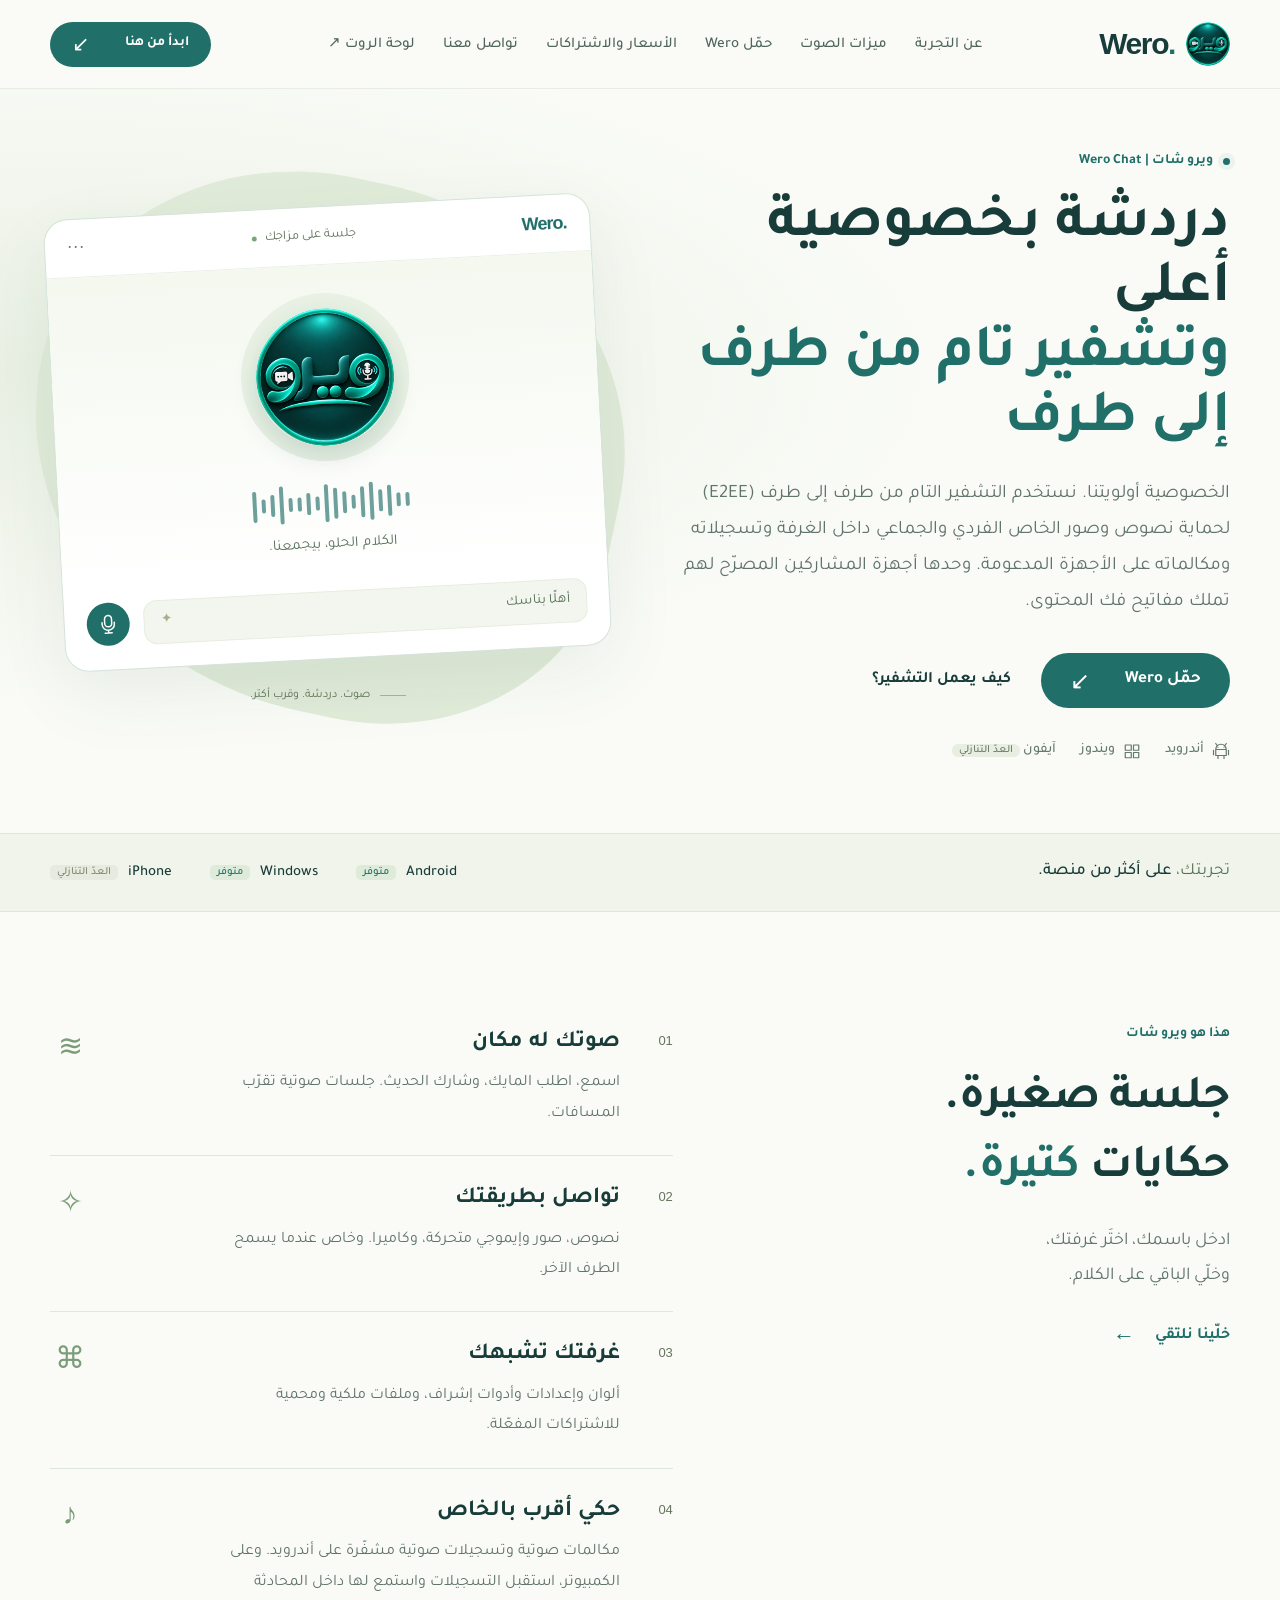
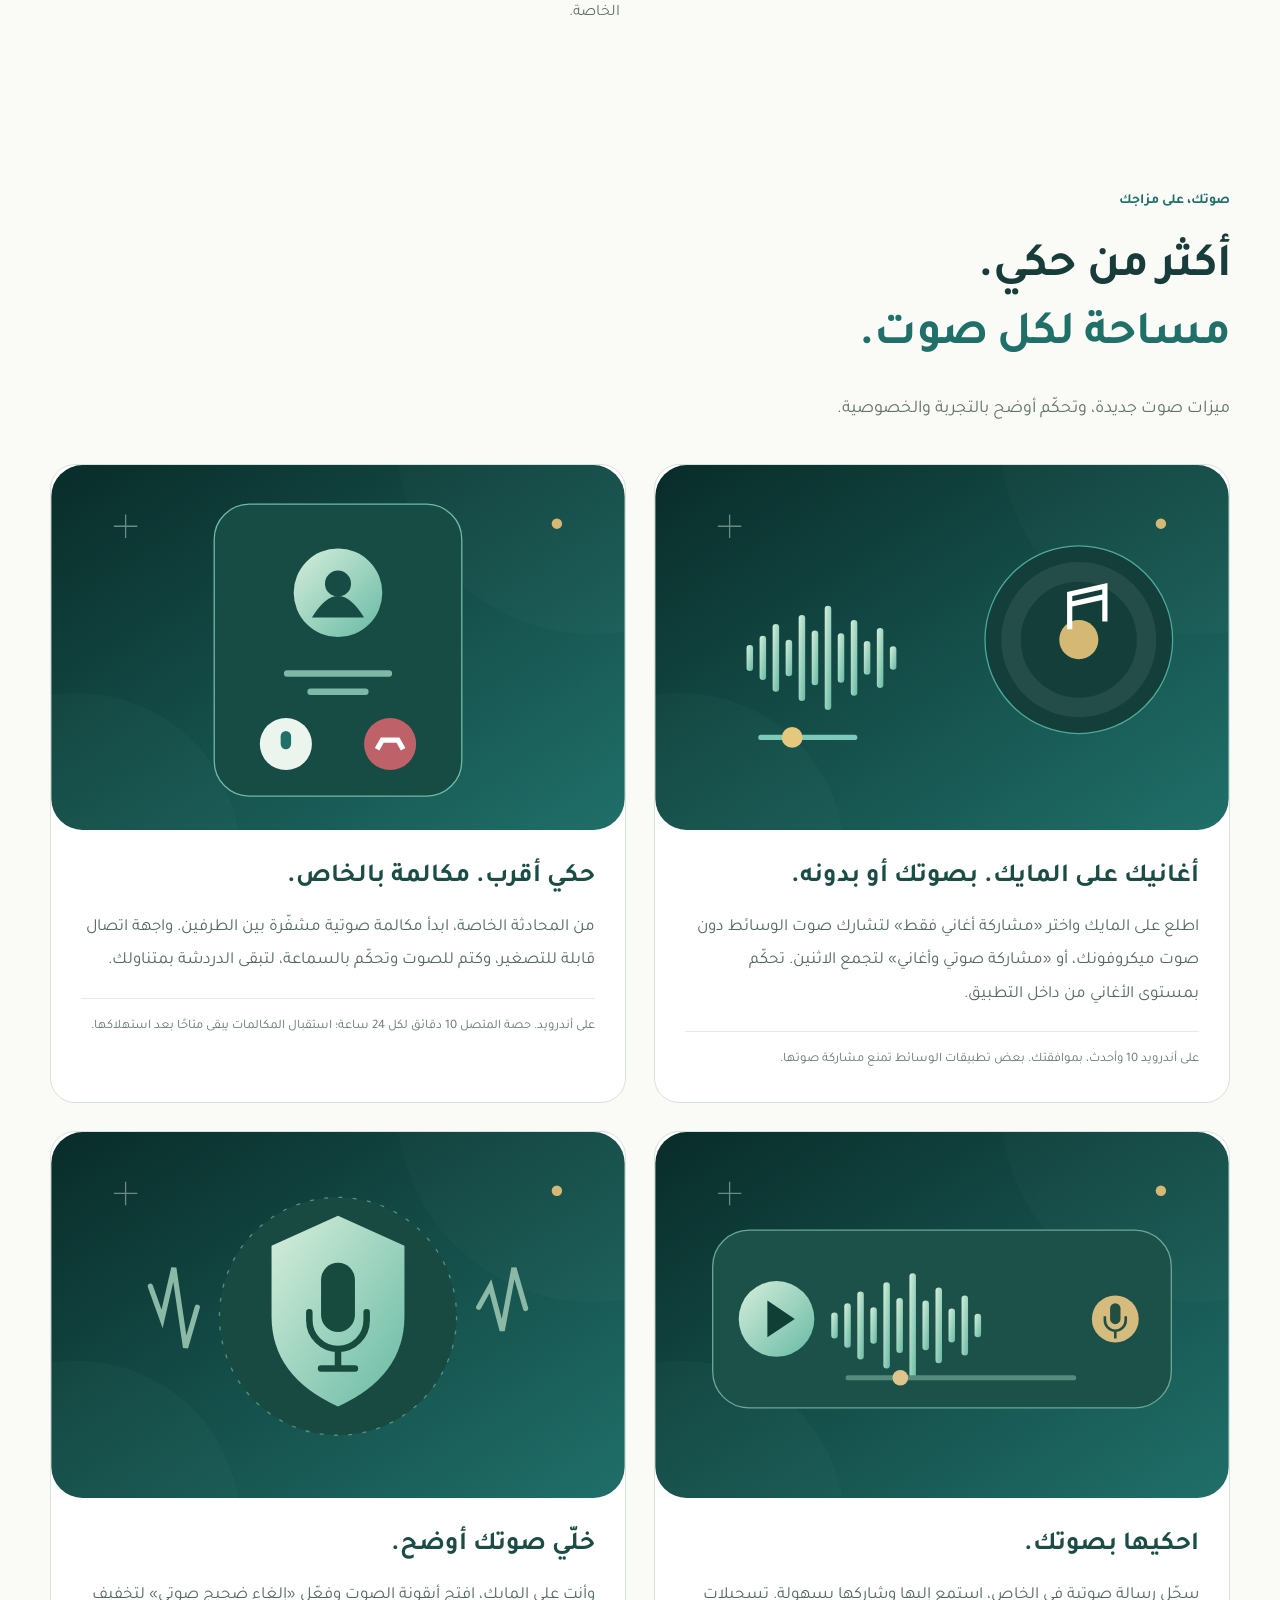
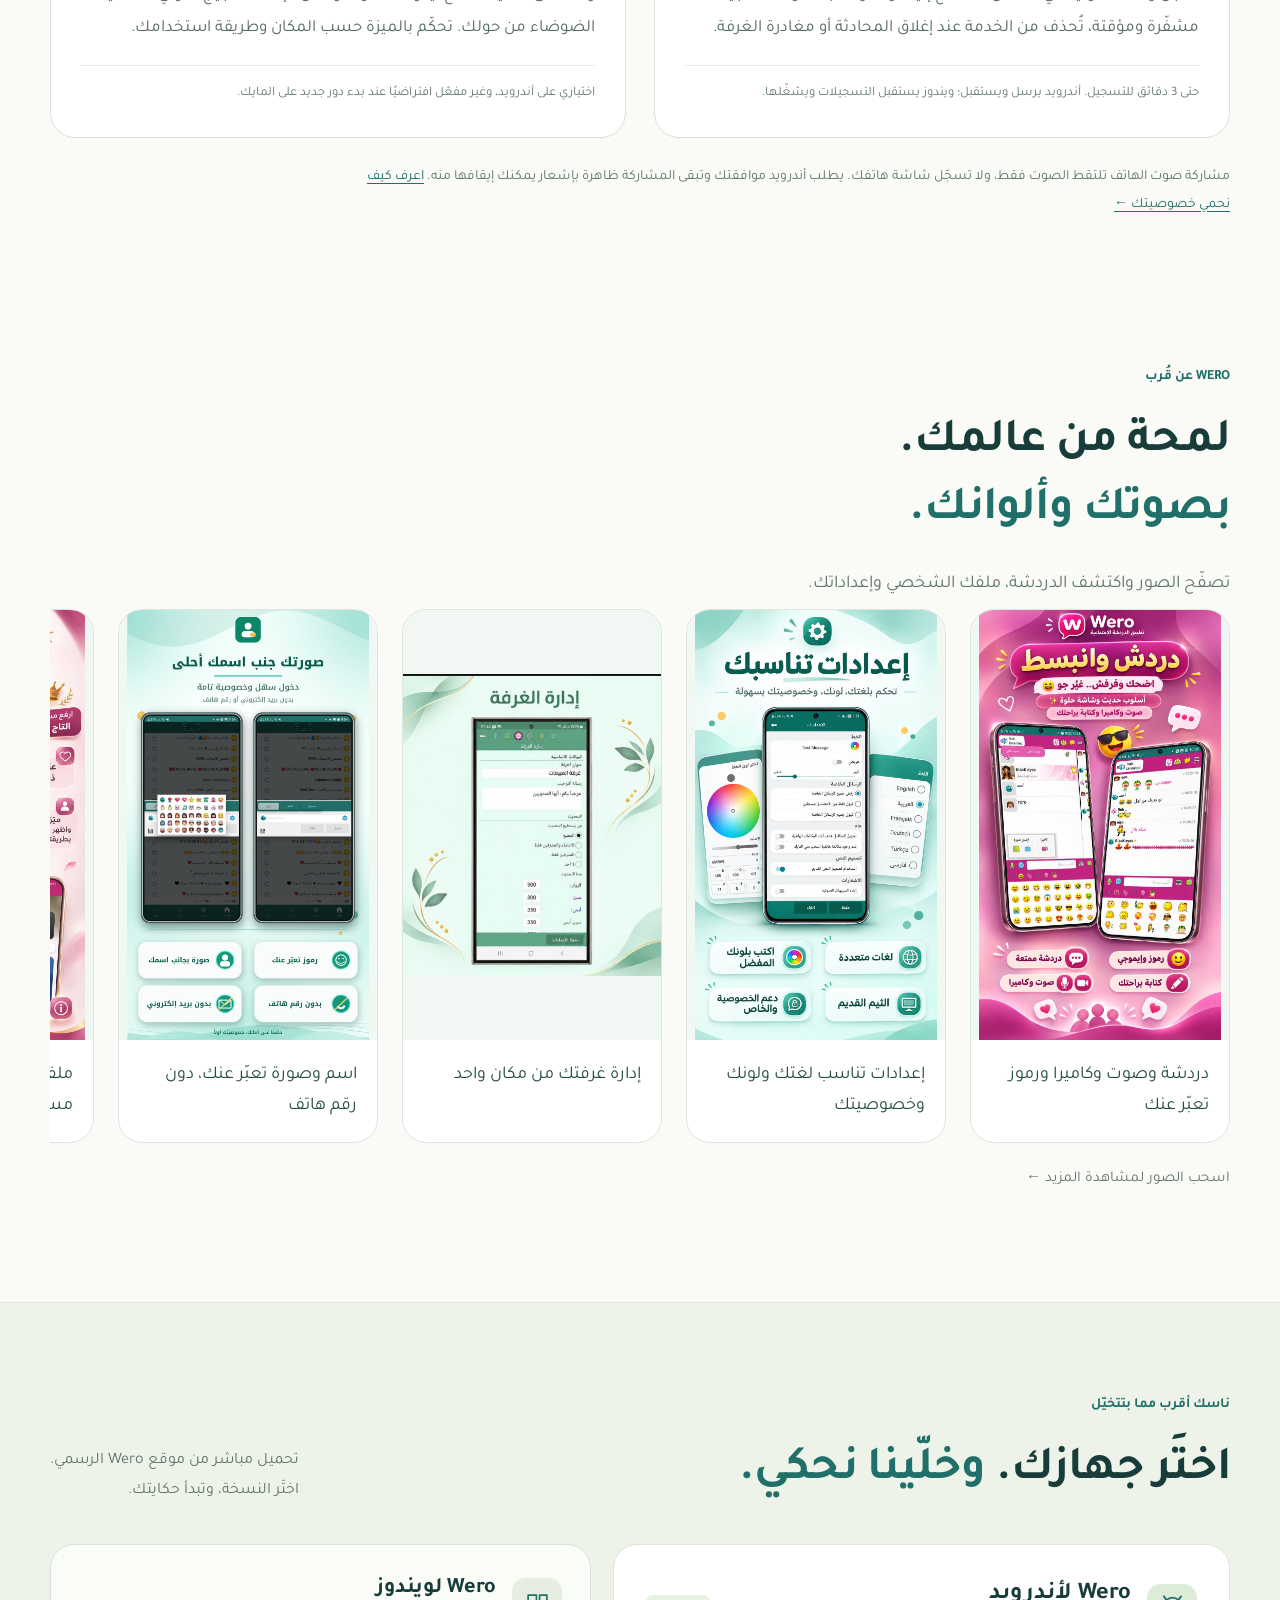
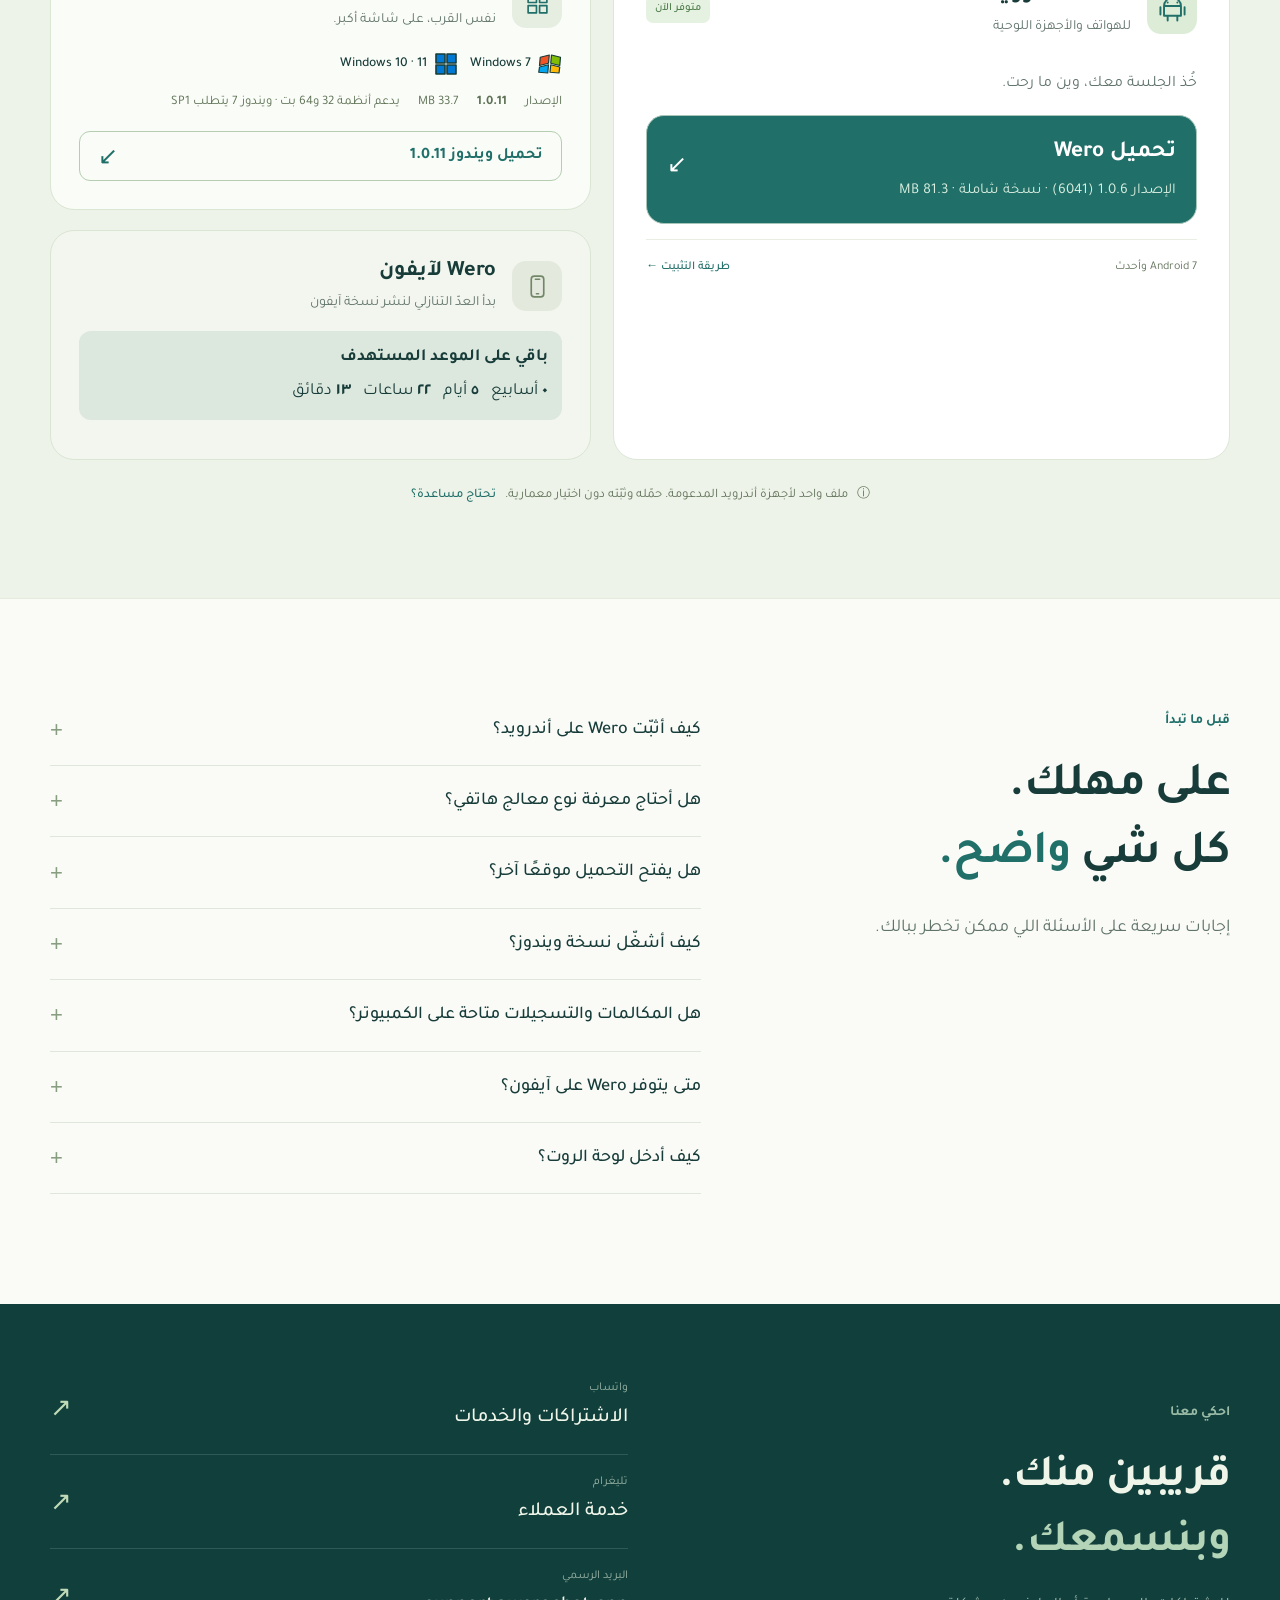
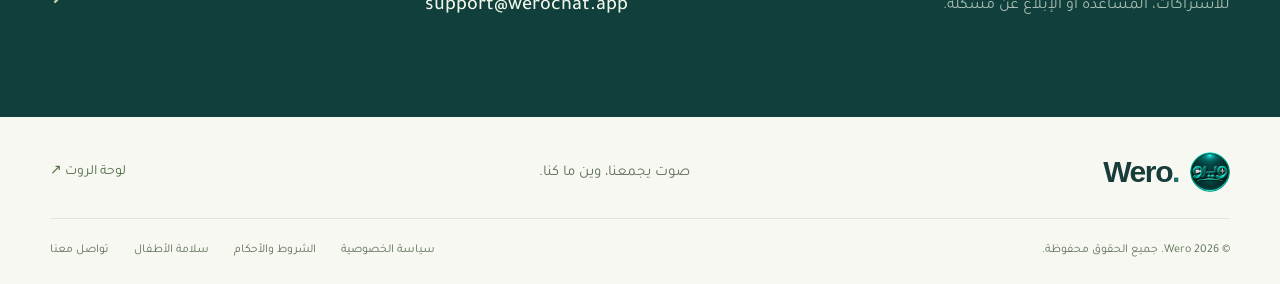
==== commit c5efddec: "Update Wero homepage privacy, pricing link and iPhone countdown" ====
--- a/index.html
+++ b/index.html
@@ -1,182 +1,182 @@
-
-<!doctype html>
-<html lang="ar" dir="rtl">
-<head>
-  <meta charset="utf-8">
-  <meta name="viewport" content="width=device-width,initial-scale=1">
-  <meta name="theme-color" content="#206F69">
-  <meta name="description" content="ويرو شات (Wero Chat): غرف دردشة صوتية وبث كاميرا، مكالمات صوتية خاصة وتسجيلات صوتية على أندرويد، ومشاركة صوت الهاتف وإلغاء الضجيج، ورسائل وصور وإيموجي. متوفر لأندرويد وويندوز.">
-  <meta name="robots" content="index, follow">
-  <meta property="og:type" content="website">
-  <meta property="og:site_name" content="ويرو شات | Wero Chat">
-  <meta property="og:title" content="ويرو شات | دردشة ومكالمات صوتية وتسجيلات وبث كاميرا – Wero Chat">
-  <meta property="og:description" content="ويرو شات (Wero Chat): غرف دردشة صوتية وبث كاميرا، مكالمات صوتية خاصة وتسجيلات صوتية على أندرويد، ومشاركة صوت الهاتف وإلغاء الضجيج، ورسائل وصور وإيموجي. متوفر لأندرويد وويندوز.">
-  <meta property="og:url" content="https://werochat.app/">
-  <meta property="og:image" content="https://werochat.app/assets/wero-icon.png">
-  <meta property="og:image:alt" content="شعار تطبيق ويرو شات Wero Chat">
-  <meta name="twitter:card" content="summary">
-  <meta name="twitter:title" content="ويرو شات | دردشة ومكالمات صوتية وتسجيلات وبث كاميرا – Wero Chat">
-  <meta name="twitter:description" content="ويرو شات (Wero Chat): غرف دردشة صوتية وبث كاميرا، مكالمات صوتية خاصة وتسجيلات صوتية على أندرويد، ومشاركة صوت الهاتف وإلغاء الضجيج، ورسائل وصور وإيموجي. متوفر لأندرويد وويندوز.">
-  <meta name="twitter:image" content="https://werochat.app/assets/wero-icon.png">
-  <script type="application/ld+json">
-{
-  "@context": "https://schema.org",
-  "@graph": [
-    {
-      "@type": "WebSite",
-      "@id": "https://werochat.app/#website",
-      "url": "https://werochat.app/",
-      "name": "ويرو شات",
-      "alternateName": [
-        "Wero Chat",
-        "ويرو",
-        "Wero"
-      ],
-      "inLanguage": "ar",
-      "publisher": {
-        "@id": "https://werochat.app/#organization"
-      },
-      "description": "ويرو شات (Wero Chat): غرف دردشة صوتية وبث كاميرا، مكالمات صوتية خاصة وتسجيلات صوتية على أندرويد، ومشاركة صوت الهاتف وإلغاء الضجيج، ورسائل وصور وإيموجي. متوفر لأندرويد وويندوز."
-    },
-    {
-      "@type": "Organization",
-      "@id": "https://werochat.app/#organization",
-      "url": "https://werochat.app/",
-      "name": "Wero Chat",
-      "alternateName": "ويرو شات",
-      "logo": {
-        "@type": "ImageObject",
-        "url": "https://werochat.app/assets/wero-icon.png"
-      },
-      "email": "support@werochat.app"
-    },
-    {
-      "@type": "SoftwareApplication",
-      "@id": "https://werochat.app/#app-android",
-      "name": "Wero Chat for Android",
-      "url": "https://werochat.app/#download",
-      "applicationCategory": "SocialNetworkingApplication",
-      "operatingSystem": "Android 7 and newer",
-      "softwareVersion": "1.0.6",
-      "featureList": [
-        "غرف صوتية",
-        "بث كاميرا",
-        "دردشة عامة وخاصة",
-        "مكالمات صوتية خاصة",
-        "تسجيلات صوتية خاصة",
-        "صور وإيموجي"
-      ],
-      "downloadUrl": "https://werochat.app/download/wero-android.apk",
-      "image": "https://werochat.app/assets/wero-icon.png",
-      "publisher": {
-        "@id": "https://werochat.app/#organization"
-      },
-      "offers": {
-        "@type": "Offer",
-        "price": "0",
-        "priceCurrency": "USD"
-      }
-    },
-    {
-      "@type": "SoftwareApplication",
-      "@id": "https://werochat.app/#app-windows",
-      "name": "Wero Chat for Windows",
-      "url": "https://werochat.app/#download",
-      "applicationCategory": "SocialNetworkingApplication",
-      "operatingSystem": "Windows 7 SP1, Windows 10, Windows 11 (x86 and x64 through WoW64)",
-      "softwareVersion": "1.0.11",
-      "featureList": [
-        "غرف صوتية",
-        "دردشة عامة وخاصة",
-        "بث كاميرا",
-        "استقبال التسجيلات الصوتية في الخاص"
-      ],
-      "downloadUrl": "https://werochat.app/download/wero-windows.exe",
-      "image": "https://werochat.app/assets/wero-icon.png",
-      "publisher": {
-        "@id": "https://werochat.app/#organization"
-      },
-      "offers": {
-        "@type": "Offer",
-        "price": "0",
-        "priceCurrency": "USD"
-      }
-    }
-  ]
-}
-</script>
-  <link rel="canonical" href="https://werochat.app/">
-  <link rel="icon" href="/favicon.ico" sizes="any">
-  <link rel="icon" type="image/png" href="/favicon.png">
-  <link rel="apple-touch-icon" href="/favicon.png">
-  <link rel="preload" href="/assets/Tajawal-Bold.ttf" as="font" type="font/ttf" crossorigin>
-  <link rel="stylesheet" href="/site.css?v=audio6040-audio6040-714baa846b1a">
-  <script defer src="/download.js?v=70cee8c14d38"></script>
-  <title>ويرو شات | دردشة ومكالمات صوتية وتسجيلات وبث كاميرا – Wero Chat</title>
-</head>
-<body>
-<a class="skip" href="#main">انتقل إلى المحتوى</a>
-<header>
-  <nav class="wrap nav" aria-label="التنقل الرئيسي">
-    <a class="brand" href="#home" aria-label="Wero، الرئيسية"><img src="/assets/wero-icon.png" width="44" height="44" alt=""><span dir="ltr">Wero<span class="brand-dot">.</span></span></a>
-    <button id="nav-toggle" class="icon-button" aria-label="فتح القائمة" aria-controls="nav-links" aria-expanded="false"><span></span><span></span></button>
-    <div id="nav-links"><a href="#experience">عن التجربة</a><a href="#audio">ميزات الصوت</a><a href="#download">حمّل Wero</a><a href="#support">تواصل معنا</a><a href="/root_panel/">لوحة الروت <span aria-hidden="true">↗</span></a></div>
-    <a class="button nav-download" href="#download">ابدأ من هنا <span aria-hidden="true">↙</span></a>
-  </nav>
-</header>
-<main id="main">
-  <section class="hero" id="home">
-    <div class="wrap hero-grid">
-      <div class="hero-copy">
-        <p class="eyebrow"><span class="live-dot" aria-hidden="true"></span> ويرو شات | Wero Chat</p>
-        <h1>قريب من ناسك.<br><span>وين ما كنت.</span></h1>
-        <p class="hero-description">في ويرو، المسافة ما بتغيّر الجلسة.<br>غرف صوتية، دردشة وبث كاميرا… ومكالمات وتسجيلات صوتية بالخاص على أندرويد.</p>
-        <div class="hero-actions"><a class="button" href="#download">حمّل Wero <span aria-hidden="true">↙</span></a><a class="text-link" href="#experience">تعرّف علينا <span aria-hidden="true">←</span></a></div>
-        <div class="hero-platforms" aria-label="المنصات"><span><svg viewBox="0 0 24 24" aria-hidden="true"><path d="m7 5-2-3m12 3 2-3M5 10a7 7 0 0 1 14 0Zm0 0v8h14v-8M8 18v4m8-4v4M2 11v6m20-6v6"/><path d="M8 7h.01M16 7h.01"/></svg>أندرويد</span><span><svg viewBox="0 0 24 24" aria-hidden="true"><path d="M3 4h8v7H3zm11 0h7v7h-7zM3 14h8v7H3zm11 0h7v7h-7z"/></svg>ويندوز</span><span class="soon">آيفون <small>قريبًا</small></span></div>
-      </div>
-      <div class="hero-visual" aria-label="رسم توضيحي لتجربة الصوت والدردشة في Wero">
-        <div class="visual-backdrop" aria-hidden="true"></div>
-        <div class="room-preview">
-          <div class="preview-bar"><span class="preview-brand" dir="ltr">Wero.</span><span class="preview-room">جلسة على مزاجك <i aria-hidden="true"></i></span><span class="preview-menu" aria-hidden="true">•••</span></div>
-          <div class="preview-stage"><div class="logo-halo"><img src="/assets/wero-icon.png" alt="شعار Wero" width="144" height="144"></div><div class="sound-line" aria-hidden="true"><i></i><i></i><i></i><i></i><i></i><i></i><i></i><i></i><i></i><i></i><i></i><i></i><i></i><i></i><i></i><i></i><i></i><i></i></div><p>الكلام الحلو، بيجمعنا.</p></div>
-          <div class="preview-bottom"><div class="demo-bubble">أهلًا بناسك <span aria-hidden="true">✦</span></div><span class="mic-circle" aria-hidden="true"><svg viewBox="0 0 24 24"><rect x="8" y="2" width="8" height="13" rx="4"/><path d="M5 10v2a7 7 0 0 0 14 0v-2M12 19v3m-4 0h8"/></svg></span></div>
-        </div>
-        <div class="visual-caption"><span class="caption-line" aria-hidden="true"></span> صوت. دردشة. وقرب أكتر.</div>
-      </div>
-    </div>
-  </section>
-  <section class="platform-ribbon" aria-label="توفر التطبيق"><div class="wrap ribbon-inner"><p>تجربتك، <strong>على أكثر من منصة.</strong></p><div><span>Android <b>متوفر</b></span><span>Windows <b>متوفر</b></span><span>iPhone <b class="muted-badge">قريبًا</b></span></div></div></section>
-  <section class="section wrap experience-grid" id="experience">
-    <div class="section-heading"><p class="eyebrow">هذا هو ويرو شات</p><h2>جلسة صغيرة.<br>حكايات <span>كتيرة.</span></h2><p>ادخل باسمك، اختَر غرفتك،<br>وخلّي الباقي على الكلام.</p><a class="text-link" href="#download">خلّينا نلتقي <span aria-hidden="true">←</span></a></div>
-    <div class="feature-list"><article><span class="feature-number">01</span><div><h3>صوتك له مكان</h3><p>اسمع، اطلب المايك، وشارك الحديث. جلسات صوتية تقرّب المسافات.</p></div><span class="feature-glyph" aria-hidden="true">≋</span></article><article><span class="feature-number">02</span><div><h3>تواصل بطريقتك</h3><p>نصوص، صور وإيموجي متحركة، وكاميرا. وخاص عندما يسمح الطرف الآخر.</p></div><span class="feature-glyph" aria-hidden="true">✧</span></article><article><span class="feature-number">03</span><div><h3>غرفتك تشبهك</h3><p>ألوان وإعدادات وأدوات إشراف، وملفات ملكية ومحمية للاشتراكات المفعّلة.</p></div><span class="feature-glyph" aria-hidden="true">⌘</span></article><article><span class="feature-number">04</span><div><h3>حكي أقرب بالخاص</h3><p>مكالمات صوتية وتسجيلات صوتية مشفّرة على أندرويد. وعلى الكمبيوتر، استقبل التسجيلات واستمع لها داخل المحادثة الخاصة.</p></div><span class="feature-glyph" aria-hidden="true">♪</span></article></div>
-  </section>
-<section class="section wrap audio-features" id="audio"><div class="section-heading"><p class="eyebrow">صوتك، على مزاجك</p><h2>أكثر من حكي.<br><span>مساحة لكل صوت.</span></h2><p>ميزات صوت جديدة، وتحكّم أوضح بالتجربة والخصوصية.</p></div><div class="audio-grid"><article class="audio-card"><img src="/assets/features/music.svg" width="440" height="280" loading="lazy" decoding="async" alt="رسم توضيحي: أغانيك على المايك. بصوتك أو بدونه."><div class="audio-copy"><h3>أغانيك على المايك. بصوتك أو بدونه.</h3><p>اطلع على المايك واختر «مشاركة أغاني فقط» لتشارك صوت الوسائط دون صوت ميكروفونك، أو «مشاركة صوتي وأغاني» لتجمع الاثنين. تحكّم بمستوى الأغاني من داخل التطبيق.</p><small>على أندرويد 10 وأحدث، بموافقتك. بعض تطبيقات الوسائط تمنع مشاركة صوتها.</small></div></article><article class="audio-card"><img src="/assets/features/call.svg" width="440" height="280" loading="lazy" decoding="async" alt="رسم توضيحي: حكي أقرب. مكالمة بالخاص."><div class="audio-copy"><h3>حكي أقرب. مكالمة بالخاص.</h3><p>من المحادثة الخاصة، ابدأ مكالمة صوتية مشفّرة بين الطرفين. واجهة اتصال قابلة للتصغير، وكتم للصوت وتحكّم بالسماعة، لتبقى الدردشة بمتناولك.</p><small>على أندرويد. حصة المتصل 10 دقائق لكل 24 ساعة؛ استقبال المكالمات يبقى متاحًا بعد استهلاكها.</small></div></article><article class="audio-card"><img src="/assets/features/voice.svg" width="440" height="280" loading="lazy" decoding="async" alt="رسم توضيحي: احكيها بصوتك."><div class="audio-copy"><h3>احكيها بصوتك.</h3><p>سجّل رسالة صوتية في الخاص، استمع إليها وشاركها بسهولة. تسجيلات مشفّرة ومؤقتة، تُحذف من الخدمة عند إغلاق المحادثة أو مغادرة الغرفة.</p><small>حتى 3 دقائق للتسجيل. أندرويد يرسل ويستقبل؛ ويندوز يستقبل التسجيلات ويشغّلها.</small></div></article><article class="audio-card"><img src="/assets/features/noise.svg" width="440" height="280" loading="lazy" decoding="async" alt="رسم توضيحي: خلّي صوتك أوضح."><div class="audio-copy"><h3>خلّي صوتك أوضح.</h3><p>وأنت على المايك، افتح أيقونة الصوت وفعّل «إلغاء ضجيج صوتي» لتخفيف الضوضاء من حولك. تحكّم بالميزة حسب المكان وطريقة استخدامك.</p><small>اختياري على أندرويد، وغير مفعّل افتراضيًا عند بدء دور جديد على المايك.</small></div></article></div><p class="audio-disclosure">مشاركة صوت الهاتف تلتقط الصوت فقط، ولا تسجّل شاشة هاتفك. يطلب أندرويد موافقتك وتبقى المشاركة ظاهرة بإشعار يمكنك إيقافها منه. <a href="/privacy/">اعرف كيف نحمي خصوصيتك ←</a></p></section>
-  <section class="section wrap showcase-section" id="explore"><div class="section-heading"><p class="eyebrow">WERO عن قُرب</p><h2>لمحة من عالمك.<br><span>بصوتك وألوانك.</span></h2><p>تصفّح الصور واكتشف الدردشة، ملفك الشخصي وإعداداتك.</p></div><div class="showcase-strip" tabindex="0" aria-label="صور ميزات Wero — اسحب لمشاهدة المزيد"><figure class="showcase-card"><img src="/assets/wero-chat.jpg" width="941" height="1672" loading="lazy" decoding="async" alt="دردشة وصوت وكاميرا ورموز تعبّر عنك"><figcaption>دردشة وصوت وكاميرا ورموز تعبّر عنك</figcaption></figure><figure class="showcase-card"><img src="/assets/wero-settings.jpg" width="941" height="1672" loading="lazy" decoding="async" alt="إعدادات تناسب لغتك ولونك وخصوصيتك"><figcaption>إعدادات تناسب لغتك ولونك وخصوصيتك</figcaption></figure><figure class="showcase-card"><img src="/assets/wero-room.jpg" width="856" height="1002" loading="lazy" decoding="async" alt="إدارة غرفتك من مكان واحد"><figcaption>إدارة غرفتك من مكان واحد</figcaption></figure><figure class="showcase-card"><img src="/assets/wero-login.jpg" width="941" height="1672" loading="lazy" decoding="async" alt="اسم وصورة تعبّر عنك، دون رقم هاتف"><figcaption>اسم وصورة تعبّر عنك، دون رقم هاتف</figcaption></figure><figure class="showcase-card"><img src="/assets/wero-profile.jpg" width="941" height="1672" loading="lazy" decoding="async" alt="ملفك وصورك واهتماماتك في مساحة خاصة بك"><figcaption>ملفك وصورك واهتماماتك في مساحة خاصة بك</figcaption></figure></div><p class="showcase-hint">اسحب الصور لمشاهدة المزيد ←</p></section>
-  <section class="download-section" id="download"><div class="wrap">
-    <div class="download-heading"><div><p class="eyebrow">ناسك أقرب مما بتتخيّل</p><h2>اختَر جهازك.<br class="mobile-break"> <span>وخلّينا نحكي.</span></h2></div><p>تحميل مباشر من موقع Wero الرسمي.<br>اختَر النسخة، وتبدأ حكايتك.</p></div>
-    <div class="download-grid">
-      <article class="android-panel"><div class="os-heading"><div class="os-icon android-icon" aria-hidden="true"><svg viewBox="0 0 24 24"><path d="m7 5-2-3m12 3 2-3M5 10a7 7 0 0 1 14 0Zm0 0v8h14v-8M8 18v4m8-4v4M2 11v6m20-6v6"/><path d="M8 7h.01M16 7h.01"/></svg></div><div><h3>Wero لأندرويد</h3><p>للهواتف والأجهزة اللوحية</p></div><span class="available-tag">متوفر الآن</span></div>
-        <p class="android-description">خُذ الجلسة معك، وين ما رحت.</p>
-        
-        <a class="android-choice recommended" href="/download/wero-android.apk" download="Wero.apk"><span><strong>تحميل Wero</strong><small data-release-details="android">نسخة شاملة · أحدث إصدار متوفر</small></span><span aria-hidden="true">↙</span></a>
-        <div class="android-foot"><span>Android 7 وأحدث</span><a href="#install-help">طريقة التثبيت <span aria-hidden="true">←</span></a></div>
-      </article>
-      <div class="other-platforms" id="coming-soon"><article class="platform-panel"><div class="os-heading"><div class="os-icon" aria-hidden="true"><svg viewBox="0 0 24 24"><path d="M3 4h8v7H3zm11 0h7v7h-7zM3 14h8v7H3zm11 0h7v7h-7z"/></svg></div><div><h3>Wero لويندوز</h3><p>نفس القرب، على شاشة أكبر.</p></div></div><div class="windows-support"><span class="windows-version"><svg viewBox="0 0 32 26" aria-hidden="true"><path fill="#f35325" d="M3 4 15 1 14 12 2 15Z"/><path fill="#81bc06" d="m18 1 12 3-1 11-12-3Z"/><path fill="#05a6f0" d="m2 17 12-3-1 11L1 24Z"/><path fill="#ffba08" d="m17 14 12 3-1 8-12-1Z"/></svg><b>Windows 7</b></span><span class="windows-version"><svg viewBox="0 0 24 24" aria-hidden="true"><path fill="#0078d4" d="M2 2h9v9H2zm11 0h9v9h-9zM2 13h9v9H2zm11 0h9v9h-9z"/></svg><b>Windows 10 · 11</b></span></div><p class="platform-spec">الإصدار <b dir="ltr">أحدث إصدار</b> <span data-release-details="windows"></span><span>يدعم أنظمة 32 و64 بت · ويندوز 7 يتطلب SP1</span></p><a class="platform-download" href="/download/wero-windows.exe" download="Wero-Setup.exe">تحميل ويندوز 1.0.11 <span aria-hidden="true">↙</span></a></article>
-      <article class="platform-panel iphone-panel"><div class="os-heading"><div class="os-icon iphone-icon" aria-hidden="true"><svg viewBox="0 0 24 24"><rect x="6" y="2" width="12" height="20" rx="3"/><path d="M10 5h4m-3 14h2"/></svg></div><div><h3>Wero لآيفون</h3><p>قريبًا، نلتقي على iPhone.</p></div><span class="coming-tag">قريبًا</span></div><button disabled aria-label="تحميل آيفون — قريبًا">تحميل آيفون <span aria-hidden="true">قريبًا</span></button></article></div>
-    </div>
-    <p class="download-note"><span aria-hidden="true">ⓘ</span> ملف واحد لأجهزة أندرويد المدعومة. حمّله وثبّته دون اختيار معمارية. <a href="#install-help">تحتاج مساعدة؟</a></p>
-  </div></section>
-  <section class="section wrap faq-section"><div class="section-heading"><p class="eyebrow">قبل ما تبدأ</p><h2>على مهلك.<br>كل شي <span>واضح.</span></h2><p>إجابات سريعة على الأسئلة اللي ممكن تخطر ببالك.</p></div><div class="faq">
-    <details id="install-help"><summary>كيف أثبّت Wero على أندرويد؟</summary><p>حمّل الملف ثم افتحه من التنزيلات واختر «تثبيت». قد يطلب أندرويد إذن التثبيت من المتصفح أو مدير الملفات. إذا ظهرت رسالة الحظر التلقائي في سامسونج، فهي تخص منع التثبيت من خارج المتاجر المعتمدة، ولا يستطيع الموقع تجاوز حماية الهاتف. احفظ بياناتك قبل حذف أي نسخة سابقة.</p></details>
-    <details><summary>هل أحتاج معرفة نوع معالج هاتفي؟</summary><p>لا. رابط أندرويد يحمّل نسخة شاملة تضم المعماريات المدعومة؛ يختار الهاتف المكتبات المناسبة أثناء التثبيت.</p></details>
-    <details><summary>هل يفتح التحميل موقعًا آخر؟</summary><p>لا. يبدأ التنزيل مباشرةً من نطاق Wero، دون فتح صفحة GitHub أو طلب تسجيل الدخول. قد يطلب المتصفح تأكيد تنزيل الملف.</p></details>
-    <details><summary>كيف أشغّل نسخة ويندوز؟</summary><p>افتح ملف Wero-Setup.exe واتبع معالج التثبيت: الشروط، المجلد ثم الاختصارات. يحتاج عرض الدردشة والملف إلى Microsoft WebView2 Runtime المناسب لنظامك. ويندوز 7 يحتاج SP1 ومكوّن WebView2 109 القديم الذي لم يعد يتلقى تحديثات الأمان. يُنصح بنظام مدعوم. <a href="https://developer.microsoft.com/microsoft-edge/webview2/" target="_blank" rel="noopener noreferrer">موقع Microsoft الرسمي</a>.</p></details>
-    <details><summary>هل المكالمات والتسجيلات متاحة على الكمبيوتر؟</summary><p>المكالمات الصوتية وإرسال التسجيلات متاحان في المحادثات الخاصة على أندرويد. نسخة ويندوز تستقبل التسجيلات وتشغّلها داخل الخاص، ولا تدعم المكالمات أو إرسال التسجيلات. التسجيل الواحد يصل إلى ثلاث دقائق، وحصة المتصل عشر دقائق خلال كل 24 ساعة؛ يمكنه استقبال مكالمات بعد استهلاك حصته.</p></details>
-    <details><summary>متى يتوفر Wero على آيفون؟</summary><p>نسخة آيفون غير متاحة حاليًا. سنضيف رابط التحميل هنا عند إطلاقها، دون موعد مُعلن بعد.</p></details>
-    <details><summary>كيف أدخل لوحة الروت؟</summary><p>افتح <a href="/root_panel/">لوحة الروت</a> ببيانات حساب اللوحة الخارجية المفعّل لك. اسم الروت العادي لا يمنح دخول اللوحة تلقائيًا.</p></details>
-  </div></section>
-  <section class="support-section" id="support"><div class="wrap support-inner"><div><p class="eyebrow">احكي معنا</p><h2>قريبين منك.<br><span>وبنسمعك.</span></h2><p>للاشتراكات، المساعدة أو الإبلاغ عن مشكلة.</p></div><div class="support-links"><a href="https://wa.me/905066211531" target="_blank" rel="noopener noreferrer"><span><small>واتساب</small><strong>الاشتراكات والخدمات</strong></span><span aria-hidden="true">↗</span></a><a href="https://t.me/WeroChatSupport" target="_blank" rel="noopener noreferrer"><span><small>تليغرام</small><strong>خدمة العملاء</strong></span><span aria-hidden="true">↗</span></a><a href="mailto:support@werochat.app"><span><small>البريد الرسمي</small><strong dir="ltr">support@werochat.app</strong></span><span aria-hidden="true">↗</span></a></div></div></section>
-</main>
-<footer><div class="wrap footer-main"><a class="brand" href="#home"><img src="/assets/wero-icon.png" width="40" height="40" alt=""><span dir="ltr">Wero<span class="brand-dot">.</span></span></a><p>صوت يجمعنا، وين ما كنا.</p><a href="/root_panel/">لوحة الروت <span aria-hidden="true">↗</span></a></div><div class="wrap footer-bottom"><span>© <span id="year">2026</span> Wero. جميع الحقوق محفوظة.</span><div><a href="/privacy/">سياسة الخصوصية</a><a href="/conditions/#terms">الشروط والأحكام</a><a href="/conditions/#safety">سلامة الأطفال</a><a href="mailto:support@werochat.app">تواصل معنا</a></div></div></footer>
-</body>
-</html>
+
+<!doctype html>
+<html lang="ar" dir="rtl">
+<head>
+  <meta charset="utf-8">
+  <meta name="viewport" content="width=device-width,initial-scale=1">
+  <meta name="theme-color" content="#206F69">
+  <meta name="description" content="ويرو شات: غرف دردشة صوتية، وخاص فردي وجماعي مشفّر من طرف إلى طرف. تعرف على مزايا أندرويد وويندوز وأسعار الاشتراكات.">
+  <meta name="robots" content="index, follow">
+  <meta property="og:type" content="website">
+  <meta property="og:site_name" content="ويرو شات | Wero Chat">
+  <meta property="og:title" content="ويرو شات | دردشة صوتية وتشفير الخاص من طرف إلى طرف">
+  <meta property="og:description" content="ويرو شات: غرف دردشة صوتية، وخاص فردي وجماعي مشفّر من طرف إلى طرف. تعرف على مزايا أندرويد وويندوز وأسعار الاشتراكات.">
+  <meta property="og:url" content="https://werochat.app/">
+  <meta property="og:image" content="https://werochat.app/assets/wero-icon.png">
+  <meta property="og:image:alt" content="شعار تطبيق ويرو شات Wero Chat">
+  <meta name="twitter:card" content="summary">
+  <meta name="twitter:title" content="ويرو شات | دردشة صوتية وتشفير الخاص من طرف إلى طرف">
+  <meta name="twitter:description" content="ويرو شات: غرف دردشة صوتية، وخاص فردي وجماعي مشفّر من طرف إلى طرف. تعرف على مزايا أندرويد وويندوز وأسعار الاشتراكات.">
+  <meta name="twitter:image" content="https://werochat.app/assets/wero-icon.png">
+  <script type="application/ld+json">
+{
+  "@context": "https://schema.org",
+  "@graph": [
+    {
+      "@type": "WebSite",
+      "@id": "https://werochat.app/#website",
+      "url": "https://werochat.app/",
+      "name": "ويرو شات",
+      "alternateName": [
+        "Wero Chat",
+        "ويرو",
+        "Wero"
+      ],
+      "inLanguage": "ar",
+      "publisher": {
+        "@id": "https://werochat.app/#organization"
+      },
+      "description": "ويرو شات: غرف دردشة صوتية، وخاص فردي وجماعي مشفّر من طرف إلى طرف. تعرف على مزايا أندرويد وويندوز وأسعار الاشتراكات."
+    },
+    {
+      "@type": "Organization",
+      "@id": "https://werochat.app/#organization",
+      "url": "https://werochat.app/",
+      "name": "Wero Chat",
+      "alternateName": "ويرو شات",
+      "logo": {
+        "@type": "ImageObject",
+        "url": "https://werochat.app/assets/wero-icon.png"
+      },
+      "email": "support@werochat.app"
+    },
+    {
+      "@type": "SoftwareApplication",
+      "@id": "https://werochat.app/#app-android",
+      "name": "Wero Chat for Android",
+      "url": "https://werochat.app/#download",
+      "applicationCategory": "SocialNetworkingApplication",
+      "operatingSystem": "Android 7 and newer",
+      "softwareVersion": "1.0.6",
+      "featureList": [
+        "غرف صوتية",
+        "بث كاميرا",
+        "دردشة عامة وخاصة",
+        "مكالمات صوتية خاصة",
+        "تسجيلات صوتية خاصة",
+        "صور وإيموجي"
+      ],
+      "downloadUrl": "https://werochat.app/download/wero-android.apk",
+      "image": "https://werochat.app/assets/wero-icon.png",
+      "publisher": {
+        "@id": "https://werochat.app/#organization"
+      },
+      "offers": {
+        "@type": "Offer",
+        "price": "0",
+        "priceCurrency": "USD"
+      }
+    },
+    {
+      "@type": "SoftwareApplication",
+      "@id": "https://werochat.app/#app-windows",
+      "name": "Wero Chat for Windows",
+      "url": "https://werochat.app/#download",
+      "applicationCategory": "SocialNetworkingApplication",
+      "operatingSystem": "Windows 7 SP1, Windows 10, Windows 11 (x86 and x64 through WoW64)",
+      "softwareVersion": "1.0.11",
+      "featureList": [
+        "غرف صوتية",
+        "دردشة عامة وخاصة",
+        "بث كاميرا",
+        "استقبال التسجيلات الصوتية في الخاص"
+      ],
+      "downloadUrl": "https://werochat.app/download/wero-windows.exe",
+      "image": "https://werochat.app/assets/wero-icon.png",
+      "publisher": {
+        "@id": "https://werochat.app/#organization"
+      },
+      "offers": {
+        "@type": "Offer",
+        "price": "0",
+        "priceCurrency": "USD"
+      }
+    }
+  ]
+}
+</script>
+  <link rel="canonical" href="https://werochat.app/">
+  <link rel="icon" href="/favicon.ico" sizes="any">
+  <link rel="icon" type="image/png" href="/favicon.png">
+  <link rel="apple-touch-icon" href="/favicon.png">
+  <link rel="preload" href="/assets/Tajawal-Bold.ttf" as="font" type="font/ttf" crossorigin>
+  <link rel="stylesheet" href="/site.css?v=audio6040-audio6040-714baa846b1a">
+  <script defer src="/download.js?v=70cee8c14d38"></script><link rel="stylesheet" href="/prices/wero-public.css"><script defer src="/prices/iphone-countdown.js"></script>
+  <title>ويرو شات | دردشة صوتية وتشفير الخاص من طرف إلى طرف</title>
+</head>
+<body>
+<a class="skip" href="#main">انتقل إلى المحتوى</a>
+<header>
+  <nav class="wrap nav" aria-label="التنقل الرئيسي">
+    <a class="brand" href="#home" aria-label="Wero، الرئيسية"><img src="/assets/wero-icon.png" width="44" height="44" alt=""><span dir="ltr">Wero<span class="brand-dot">.</span></span></a>
+    <button id="nav-toggle" class="icon-button" aria-label="فتح القائمة" aria-controls="nav-links" aria-expanded="false"><span></span><span></span></button>
+    <div id="nav-links"><a href="#experience">عن التجربة</a><a href="#audio">ميزات الصوت</a><a href="#download">حمّل Wero</a><a href="/prices/">الأسعار والاشتراكات</a><a href="#support">تواصل معنا</a><a href="/root_panel/">لوحة الروت <span aria-hidden="true">↗</span></a></div>
+    <a class="button nav-download" href="#download">ابدأ من هنا <span aria-hidden="true">↙</span></a>
+  </nav>
+</header>
+<main id="main">
+  <section class="hero" id="home">
+    <div class="wrap hero-grid">
+      <div class="hero-copy">
+        <p class="eyebrow"><span class="live-dot" aria-hidden="true"></span> ويرو شات | Wero Chat</p>
+        <h1>دردشة بخصوصية أعلى<br><span>وتشفير تام من طرف إلى طرف</span></h1>
+        <p class="hero-description">الخصوصية أولويتنا. نستخدم التشفير التام من طرف إلى طرف (E2EE) لحماية نصوص وصور الخاص الفردي والجماعي داخل الغرفة وتسجيلاته ومكالماته على الأجهزة المدعومة. وحدها أجهزة المشاركين المصرّح لهم تملك مفاتيح فك المحتوى.</p>
+        <div class="hero-actions"><a class="button" href="#download">حمّل Wero <span aria-hidden="true">↙</span></a><a class="text-link" href="/security/">كيف يعمل التشفير؟</a></div>
+        <div class="hero-platforms" aria-label="المنصات"><span><svg viewBox="0 0 24 24" aria-hidden="true"><path d="m7 5-2-3m12 3 2-3M5 10a7 7 0 0 1 14 0Zm0 0v8h14v-8M8 18v4m8-4v4M2 11v6m20-6v6"/><path d="M8 7h.01M16 7h.01"/></svg>أندرويد</span><span><svg viewBox="0 0 24 24" aria-hidden="true"><path d="M3 4h8v7H3zm11 0h7v7h-7zM3 14h8v7H3zm11 0h7v7h-7z"/></svg>ويندوز</span><span class="soon"><a href="#iphone-launch">آيفون <small>العدّ التنازلي</small></a></span></div>
+      </div>
+      <div class="hero-visual" aria-label="رسم توضيحي لتجربة الصوت والدردشة في Wero">
+        <div class="visual-backdrop" aria-hidden="true"></div>
+        <div class="room-preview">
+          <div class="preview-bar"><span class="preview-brand" dir="ltr">Wero.</span><span class="preview-room">جلسة على مزاجك <i aria-hidden="true"></i></span><span class="preview-menu" aria-hidden="true">•••</span></div>
+          <div class="preview-stage"><div class="logo-halo"><img src="/assets/wero-icon.png" alt="شعار Wero" width="144" height="144"></div><div class="sound-line" aria-hidden="true"><i></i><i></i><i></i><i></i><i></i><i></i><i></i><i></i><i></i><i></i><i></i><i></i><i></i><i></i><i></i><i></i><i></i><i></i></div><p>الكلام الحلو، بيجمعنا.</p></div>
+          <div class="preview-bottom"><div class="demo-bubble">أهلًا بناسك <span aria-hidden="true">✦</span></div><span class="mic-circle" aria-hidden="true"><svg viewBox="0 0 24 24"><rect x="8" y="2" width="8" height="13" rx="4"/><path d="M5 10v2a7 7 0 0 0 14 0v-2M12 19v3m-4 0h8"/></svg></span></div>
+        </div>
+        <div class="visual-caption"><span class="caption-line" aria-hidden="true"></span> صوت. دردشة. وقرب أكتر.</div>
+      </div>
+    </div>
+  </section>
+  <section class="platform-ribbon" aria-label="توفر التطبيق"><div class="wrap ribbon-inner"><p>تجربتك، <strong>على أكثر من منصة.</strong></p><div><span>Android <b>متوفر</b></span><span>Windows <b>متوفر</b></span><span>iPhone <b class="muted-badge">العدّ التنازلي</b></span></div></div></section>
+  <section class="section wrap experience-grid" id="experience">
+    <div class="section-heading"><p class="eyebrow">هذا هو ويرو شات</p><h2>جلسة صغيرة.<br>حكايات <span>كتيرة.</span></h2><p>ادخل باسمك، اختَر غرفتك،<br>وخلّي الباقي على الكلام.</p><a class="text-link" href="#download">خلّينا نلتقي <span aria-hidden="true">←</span></a></div>
+    <div class="feature-list"><article><span class="feature-number">01</span><div><h3>صوتك له مكان</h3><p>اسمع، اطلب المايك، وشارك الحديث. جلسات صوتية تقرّب المسافات.</p></div><span class="feature-glyph" aria-hidden="true">≋</span></article><article><span class="feature-number">02</span><div><h3>تواصل بطريقتك</h3><p>نصوص، صور وإيموجي متحركة، وكاميرا. وخاص عندما يسمح الطرف الآخر.</p></div><span class="feature-glyph" aria-hidden="true">✧</span></article><article><span class="feature-number">03</span><div><h3>غرفتك تشبهك</h3><p>ألوان وإعدادات وأدوات إشراف، وملفات ملكية ومحمية للاشتراكات المفعّلة.</p></div><span class="feature-glyph" aria-hidden="true">⌘</span></article><article><span class="feature-number">04</span><div><h3>حكي أقرب بالخاص</h3><p>مكالمات صوتية وتسجيلات صوتية مشفّرة على أندرويد. وعلى الكمبيوتر، استقبل التسجيلات واستمع لها داخل المحادثة الخاصة.</p></div><span class="feature-glyph" aria-hidden="true">♪</span></article></div>
+  </section>
+<section class="section wrap audio-features" id="audio"><div class="section-heading"><p class="eyebrow">صوتك، على مزاجك</p><h2>أكثر من حكي.<br><span>مساحة لكل صوت.</span></h2><p>ميزات صوت جديدة، وتحكّم أوضح بالتجربة والخصوصية.</p></div><div class="audio-grid"><article class="audio-card"><img src="/assets/features/music.svg" width="440" height="280" loading="lazy" decoding="async" alt="رسم توضيحي: أغانيك على المايك. بصوتك أو بدونه."><div class="audio-copy"><h3>أغانيك على المايك. بصوتك أو بدونه.</h3><p>اطلع على المايك واختر «مشاركة أغاني فقط» لتشارك صوت الوسائط دون صوت ميكروفونك، أو «مشاركة صوتي وأغاني» لتجمع الاثنين. تحكّم بمستوى الأغاني من داخل التطبيق.</p><small>على أندرويد 10 وأحدث، بموافقتك. بعض تطبيقات الوسائط تمنع مشاركة صوتها.</small></div></article><article class="audio-card"><img src="/assets/features/call.svg" width="440" height="280" loading="lazy" decoding="async" alt="رسم توضيحي: حكي أقرب. مكالمة بالخاص."><div class="audio-copy"><h3>حكي أقرب. مكالمة بالخاص.</h3><p>من المحادثة الخاصة، ابدأ مكالمة صوتية مشفّرة بين الطرفين. واجهة اتصال قابلة للتصغير، وكتم للصوت وتحكّم بالسماعة، لتبقى الدردشة بمتناولك.</p><small>على أندرويد. حصة المتصل 10 دقائق لكل 24 ساعة؛ استقبال المكالمات يبقى متاحًا بعد استهلاكها.</small></div></article><article class="audio-card"><img src="/assets/features/voice.svg" width="440" height="280" loading="lazy" decoding="async" alt="رسم توضيحي: احكيها بصوتك."><div class="audio-copy"><h3>احكيها بصوتك.</h3><p>سجّل رسالة صوتية في الخاص، استمع إليها وشاركها بسهولة. تسجيلات مشفّرة ومؤقتة، تُحذف من الخدمة عند إغلاق المحادثة أو مغادرة الغرفة.</p><small>حتى 3 دقائق للتسجيل. أندرويد يرسل ويستقبل؛ ويندوز يستقبل التسجيلات ويشغّلها.</small></div></article><article class="audio-card"><img src="/assets/features/noise.svg" width="440" height="280" loading="lazy" decoding="async" alt="رسم توضيحي: خلّي صوتك أوضح."><div class="audio-copy"><h3>خلّي صوتك أوضح.</h3><p>وأنت على المايك، افتح أيقونة الصوت وفعّل «إلغاء ضجيج صوتي» لتخفيف الضوضاء من حولك. تحكّم بالميزة حسب المكان وطريقة استخدامك.</p><small>اختياري على أندرويد، وغير مفعّل افتراضيًا عند بدء دور جديد على المايك.</small></div></article></div><p class="audio-disclosure">مشاركة صوت الهاتف تلتقط الصوت فقط، ولا تسجّل شاشة هاتفك. يطلب أندرويد موافقتك وتبقى المشاركة ظاهرة بإشعار يمكنك إيقافها منه. <a href="/privacy/">اعرف كيف نحمي خصوصيتك ←</a></p></section>
+  <section class="section wrap showcase-section" id="explore"><div class="section-heading"><p class="eyebrow">WERO عن قُرب</p><h2>لمحة من عالمك.<br><span>بصوتك وألوانك.</span></h2><p>تصفّح الصور واكتشف الدردشة، ملفك الشخصي وإعداداتك.</p></div><div class="showcase-strip" tabindex="0" aria-label="صور ميزات Wero — اسحب لمشاهدة المزيد"><figure class="showcase-card"><img src="/assets/wero-chat.jpg" width="941" height="1672" loading="lazy" decoding="async" alt="دردشة وصوت وكاميرا ورموز تعبّر عنك"><figcaption>دردشة وصوت وكاميرا ورموز تعبّر عنك</figcaption></figure><figure class="showcase-card"><img src="/assets/wero-settings.jpg" width="941" height="1672" loading="lazy" decoding="async" alt="إعدادات تناسب لغتك ولونك وخصوصيتك"><figcaption>إعدادات تناسب لغتك ولونك وخصوصيتك</figcaption></figure><figure class="showcase-card"><img src="/assets/wero-room.jpg" width="856" height="1002" loading="lazy" decoding="async" alt="إدارة غرفتك من مكان واحد"><figcaption>إدارة غرفتك من مكان واحد</figcaption></figure><figure class="showcase-card"><img src="/assets/wero-login.jpg" width="941" height="1672" loading="lazy" decoding="async" alt="اسم وصورة تعبّر عنك، دون رقم هاتف"><figcaption>اسم وصورة تعبّر عنك، دون رقم هاتف</figcaption></figure><figure class="showcase-card"><img src="/assets/wero-profile.jpg" width="941" height="1672" loading="lazy" decoding="async" alt="ملفك وصورك واهتماماتك في مساحة خاصة بك"><figcaption>ملفك وصورك واهتماماتك في مساحة خاصة بك</figcaption></figure></div><p class="showcase-hint">اسحب الصور لمشاهدة المزيد ←</p></section>
+  <section class="download-section" id="download"><div class="wrap">
+    <div class="download-heading"><div><p class="eyebrow">ناسك أقرب مما بتتخيّل</p><h2>اختَر جهازك.<br class="mobile-break"> <span>وخلّينا نحكي.</span></h2></div><p>تحميل مباشر من موقع Wero الرسمي.<br>اختَر النسخة، وتبدأ حكايتك.</p></div>
+    <div class="download-grid">
+      <article class="android-panel"><div class="os-heading"><div class="os-icon android-icon" aria-hidden="true"><svg viewBox="0 0 24 24"><path d="m7 5-2-3m12 3 2-3M5 10a7 7 0 0 1 14 0Zm0 0v8h14v-8M8 18v4m8-4v4M2 11v6m20-6v6"/><path d="M8 7h.01M16 7h.01"/></svg></div><div><h3>Wero لأندرويد</h3><p>للهواتف والأجهزة اللوحية</p></div><span class="available-tag">متوفر الآن</span></div>
+        <p class="android-description">خُذ الجلسة معك، وين ما رحت.</p>
+        
+        <a class="android-choice recommended" href="/download/wero-android.apk" download="Wero.apk"><span><strong>تحميل Wero</strong><small data-release-details="android">نسخة شاملة · أحدث إصدار متوفر</small></span><span aria-hidden="true">↙</span></a>
+        <div class="android-foot"><span>Android 7 وأحدث</span><a href="#install-help">طريقة التثبيت <span aria-hidden="true">←</span></a></div>
+      </article>
+      <div class="other-platforms" id="coming-soon"><article class="platform-panel"><div class="os-heading"><div class="os-icon" aria-hidden="true"><svg viewBox="0 0 24 24"><path d="M3 4h8v7H3zm11 0h7v7h-7zM3 14h8v7H3zm11 0h7v7h-7z"/></svg></div><div><h3>Wero لويندوز</h3><p>نفس القرب، على شاشة أكبر.</p></div></div><div class="windows-support"><span class="windows-version"><svg viewBox="0 0 32 26" aria-hidden="true"><path fill="#f35325" d="M3 4 15 1 14 12 2 15Z"/><path fill="#81bc06" d="m18 1 12 3-1 11-12-3Z"/><path fill="#05a6f0" d="m2 17 12-3-1 11L1 24Z"/><path fill="#ffba08" d="m17 14 12 3-1 8-12-1Z"/></svg><b>Windows 7</b></span><span class="windows-version"><svg viewBox="0 0 24 24" aria-hidden="true"><path fill="#0078d4" d="M2 2h9v9H2zm11 0h9v9h-9zM2 13h9v9H2zm11 0h9v9h-9z"/></svg><b>Windows 10 · 11</b></span></div><p class="platform-spec">الإصدار <b dir="ltr">أحدث إصدار</b> <span data-release-details="windows"></span><span>يدعم أنظمة 32 و64 بت · ويندوز 7 يتطلب SP1</span></p><a class="platform-download" href="/download/wero-windows.exe" download="Wero-Setup.exe">تحميل ويندوز 1.0.11 <span aria-hidden="true">↙</span></a></article>
+      <article class="platform-panel iphone-panel" id="iphone-launch"><div class="os-heading"><div class="os-icon iphone-icon" aria-hidden="true"><svg viewBox="0 0 24 24"><rect x="6" y="2" width="12" height="20" rx="3"/><path d="M10 5h4m-3 14h2"/></svg></div><div><h3>Wero لآيفون</h3><p>بدأ العدّ التنازلي لنشر نسخة آيفون</p></div></div><div class="wero-iphone-countdown" data-iphone-deadline="2026-12-12T07:50:25+03:00"><p>باقي على الموعد المستهدف</p><output hidden aria-live="off"><span><b data-unit="weeks">٣</b> أسابيع</span><span><b data-unit="days">٠</b> أيام</span><span><b data-unit="hours">٠</b> ساعات</span><span><b data-unit="minutes">٠</b> دقائق</span></output><p hidden data-countdown-finished>انتهى العدّ التنازلي. سيظهر رابط التحميل عند توفر النسخة.</p><noscript><p>الموعد المستهدف <time datetime="2026-12-12">12 ديسمبر 2026</time>.</p></noscript></div></article></div>
+    </div>
+    <p class="download-note"><span aria-hidden="true">ⓘ</span> ملف واحد لأجهزة أندرويد المدعومة. حمّله وثبّته دون اختيار معمارية. <a href="#install-help">تحتاج مساعدة؟</a></p>
+  </div></section>
+  <section class="section wrap faq-section"><div class="section-heading"><p class="eyebrow">قبل ما تبدأ</p><h2>على مهلك.<br>كل شي <span>واضح.</span></h2><p>إجابات سريعة على الأسئلة اللي ممكن تخطر ببالك.</p></div><div class="faq">
+    <details id="install-help"><summary>كيف أثبّت Wero على أندرويد؟</summary><p>حمّل الملف ثم افتحه من التنزيلات واختر «تثبيت». قد يطلب أندرويد إذن التثبيت من المتصفح أو مدير الملفات. إذا ظهرت رسالة الحظر التلقائي في سامسونج، فهي تخص منع التثبيت من خارج المتاجر المعتمدة، ولا يستطيع الموقع تجاوز حماية الهاتف. احفظ بياناتك قبل حذف أي نسخة سابقة.</p></details>
+    <details><summary>هل أحتاج معرفة نوع معالج هاتفي؟</summary><p>لا. رابط أندرويد يحمّل نسخة شاملة تضم المعماريات المدعومة؛ يختار الهاتف المكتبات المناسبة أثناء التثبيت.</p></details>
+    <details><summary>هل يفتح التحميل موقعًا آخر؟</summary><p>لا. يبدأ التنزيل مباشرةً من نطاق Wero، دون فتح صفحة GitHub أو طلب تسجيل الدخول. قد يطلب المتصفح تأكيد تنزيل الملف.</p></details>
+    <details><summary>كيف أشغّل نسخة ويندوز؟</summary><p>افتح ملف Wero-Setup.exe واتبع معالج التثبيت: الشروط، المجلد ثم الاختصارات. يحتاج عرض الدردشة والملف إلى Microsoft WebView2 Runtime المناسب لنظامك. ويندوز 7 يحتاج SP1 ومكوّن WebView2 109 القديم الذي لم يعد يتلقى تحديثات الأمان. يُنصح بنظام مدعوم. <a href="https://developer.microsoft.com/microsoft-edge/webview2/" target="_blank" rel="noopener noreferrer">موقع Microsoft الرسمي</a>.</p></details>
+    <details><summary>هل المكالمات والتسجيلات متاحة على الكمبيوتر؟</summary><p>المكالمات الصوتية وإرسال التسجيلات متاحان في المحادثات الخاصة على أندرويد. نسخة ويندوز تستقبل التسجيلات وتشغّلها داخل الخاص، ولا تدعم المكالمات أو إرسال التسجيلات. التسجيل الواحد يصل إلى ثلاث دقائق، وحصة المتصل عشر دقائق خلال كل 24 ساعة؛ يمكنه استقبال مكالمات بعد استهلاك حصته.</p></details>
+    <details><summary>متى يتوفر Wero على آيفون؟</summary><p>تابع الموعد المستهدف في <a href="#iphone-launch">العدّ التنازلي لنسخة آيفون</a>. سيظهر رابط التحميل هنا عند توفر النسخة.</p></details>
+    <details><summary>كيف أدخل لوحة الروت؟</summary><p>افتح <a href="/root_panel/">لوحة الروت</a> ببيانات حساب اللوحة الخارجية المفعّل لك. اسم الروت العادي لا يمنح دخول اللوحة تلقائيًا.</p></details>
+  </div></section>
+  <section class="support-section" id="support"><div class="wrap support-inner"><div><p class="eyebrow">احكي معنا</p><h2>قريبين منك.<br><span>وبنسمعك.</span></h2><p>للاشتراكات، المساعدة أو الإبلاغ عن مشكلة.</p></div><div class="support-links"><a href="https://wa.me/905066211531" target="_blank" rel="noopener noreferrer"><span><small>واتساب</small><strong>الاشتراكات والخدمات</strong></span><span aria-hidden="true">↗</span></a><a href="https://t.me/WeroChatSupport" target="_blank" rel="noopener noreferrer"><span><small>تليغرام</small><strong>خدمة العملاء</strong></span><span aria-hidden="true">↗</span></a><a href="mailto:support@werochat.app"><span><small>البريد الرسمي</small><strong dir="ltr">support@werochat.app</strong></span><span aria-hidden="true">↗</span></a></div></div></section>
+</main>
+<footer><div class="wrap footer-main"><a class="brand" href="#home"><img src="/assets/wero-icon.png" width="40" height="40" alt=""><span dir="ltr">Wero<span class="brand-dot">.</span></span></a><p>صوت يجمعنا، وين ما كنا.</p><a href="/root_panel/">لوحة الروت <span aria-hidden="true">↗</span></a></div><div class="wrap footer-bottom"><span>© <span id="year">2026</span> Wero. جميع الحقوق محفوظة.</span><div><a href="/privacy/">سياسة الخصوصية</a><a href="/conditions/#terms">الشروط والأحكام</a><a href="/conditions/#safety">سلامة الأطفال</a><a href="mailto:support@werochat.app">تواصل معنا</a></div></div></footer>
+</body>
+</html>
--- a/prices/wero-public.css
+++ b/prices/wero-public.css
@@ -0,0 +1,61 @@
+@font-face{font-family:WeroTajawal;src:url('/assets/Tajawal-Regular.ttf') format('truetype');font-weight:400;font-display:swap}
+@font-face{font-family:WeroTajawal;src:url('/assets/Tajawal-Bold.ttf') format('truetype');font-weight:700 900;font-display:swap}
+.price-page{--green:#174c40;--ink:#143d33;--line:#d2e1d8;--gold:#ebcd7b;margin:0;background:#f5f8f4;color:var(--ink);font:1.06rem/1.55 WeroTajawal,Tahoma,sans-serif}
+.price-page *{box-sizing:border-box}
+.price-page a{color:inherit;text-underline-offset:.18em}
+.price-page a:focus-visible{outline:3px solid #a77824;outline-offset:4px;border-radius:5px}
+.price-wrap{width:min(100% - 2rem,66rem);margin-inline:auto}
+.price-skip{position:absolute;inset-block-start:.5rem;inset-inline-start:.5rem;z-index:3;padding:.6rem 1rem;background:#fff;transform:translateY(-200%)}
+.price-skip:focus{transform:none}
+.price-masthead{background:#09342d;color:white;border-bottom:1px solid #2f6657}
+.price-nav,.price-nav nav,.price-contact,.price-contact-links,.price-footer .price-wrap{display:flex;align-items:center;flex-wrap:wrap;gap:1rem}
+.price-nav,.price-contact,.price-footer .price-wrap{justify-content:space-between}
+.price-nav{min-height:4.4rem;padding-block:.6rem}
+.price-brand{display:inline-flex;align-items:center;gap:.6rem;text-decoration:none;font-size:1.55rem;font-weight:800}
+.price-brand img{object-fit:contain;border-radius:10px}
+.price-brand span span{color:var(--gold)}
+.price-nav nav a,.price-contact-links a{font-weight:700}
+.price-hero{background:radial-gradient(ellipse at 12% 62%,#216d58 0,transparent 52%),#09342d;color:#fff;padding:clamp(2.5rem,7vw,5.5rem) 0}
+.price-hero h1{font-size:clamp(2.9rem,7vw,5.6rem);line-height:1.02;margin:0 0 .55rem;font-weight:800}
+.price-hero p{margin:.35rem 0;color:#eff8f2;font-size:clamp(1.12rem,2.1vw,1.42rem)}
+.price-hero .price-currency{margin-top:1rem;color:#f3d789;font-size:1rem}
+.price-content{padding-bottom:3rem}
+.price-jumps{display:flex;flex-wrap:wrap;gap:.65rem;padding:1.45rem 0;font-weight:700}
+.price-jumps a{background:white;border:1px solid var(--line);border-radius:3rem;padding:.54rem .9rem;text-decoration:none}
+.price-jumps a:hover{background:#e8f2ec;border-color:#a5c1b2}
+.price-section{scroll-margin-top:1rem;margin:1rem 0 2.4rem}
+.price-section h2,.price-contact h2{margin:0 0 .75rem;font-size:clamp(1.65rem,3.5vw,2.25rem);line-height:1.25}
+.price-grid{display:grid;gap:1rem;margin-top:1rem}
+.price-grid-two{grid-template-columns:repeat(2,minmax(0,1fr))}
+.price-grid-three{grid-template-columns:repeat(3,minmax(0,1fr))}
+.price-card,.price-table-frame{border:1px solid var(--line);background:white;border-radius:1rem;overflow:hidden}
+.price-card{padding:1.25rem 1.4rem;text-align:start}
+.price-card h3{font-size:1.26rem;margin:0}
+.price-cost{display:flex;align-items:baseline;gap:.55rem;flex-wrap:wrap;font-weight:800;color:var(--green)}
+.price-cost bdi{font-size:2.05rem;font-variant-numeric:tabular-nums}
+.price-cost span{font-size:1rem;color:#4c645a;font-weight:400}
+.price-card ul{padding-inline-start:1.15rem;margin:.45rem 0 0;color:#39584c}
+.price-card li{padding:.13rem 0}
+.price-card li::marker{color:#987128}
+.price-table-frame table{width:100%;border-collapse:collapse;text-align:start;font-variant-numeric:tabular-nums}
+.price-table-frame th,.price-table-frame td{padding:.72rem 1rem;border-bottom:1px solid var(--line)}
+.price-table-frame th{text-align:start}
+.price-table-frame thead{background:#e8f2ec}
+.price-table-frame tbody tr:last-child>*{border-bottom:0}
+.price-table-frame td{font-weight:700;color:var(--green)}
+.price-bundles .price-card{background:#113e35;color:#fff;border-color:#2e6757}
+.price-bundles .price-cost{color:var(--gold)}
+.price-bundles .price-card ul{color:#e0efe7}
+.price-bundles .price-card li::marker{color:var(--gold)}
+.price-contact{border:1px solid var(--line);border-radius:1rem;background:#e9f2eb;padding:1.35rem}
+.price-contact h2,.price-contact p{margin:0}
+.price-contact-links a{background:white;border:1px solid var(--line);padding:.5rem .85rem;border-radius:.6rem;text-decoration:none}
+.price-contact-links a:first-child{background:#174c40;color:white;border-color:#174c40}
+.price-footer{background:#09342d;color:#fff;padding-block:1.5rem}
+#home .hero-copy h1{font-size:clamp(2.65rem,4.7vw,5.3rem);line-height:1.08;letter-spacing:0}
+#iphone-launch .wero-iphone-countdown{background:rgba(20,100,83,.1);border-radius:.75rem;padding:.75rem .9rem;margin:.9rem 0}
+.wero-iphone-countdown p{margin:0;font-weight:700}
+.wero-iphone-countdown output{display:flex;flex-wrap:wrap;gap:.35rem .75rem;font-variant-numeric:tabular-nums;margin-top:.25rem}
+.wero-iphone-countdown output span{white-space:nowrap}
+.wero-iphone-countdown [hidden]{display:none}
+@media(max-width:40rem){.price-wrap{width:min(100% - 1.25rem,66rem)}.price-grid-two,.price-grid-three{grid-template-columns:1fr}.price-card{padding:1.05rem}.price-table-frame th,.price-table-frame td{padding:.65rem .5rem}.price-nav nav{gap:.7rem}.price-nav nav a{font-size:.95rem}}
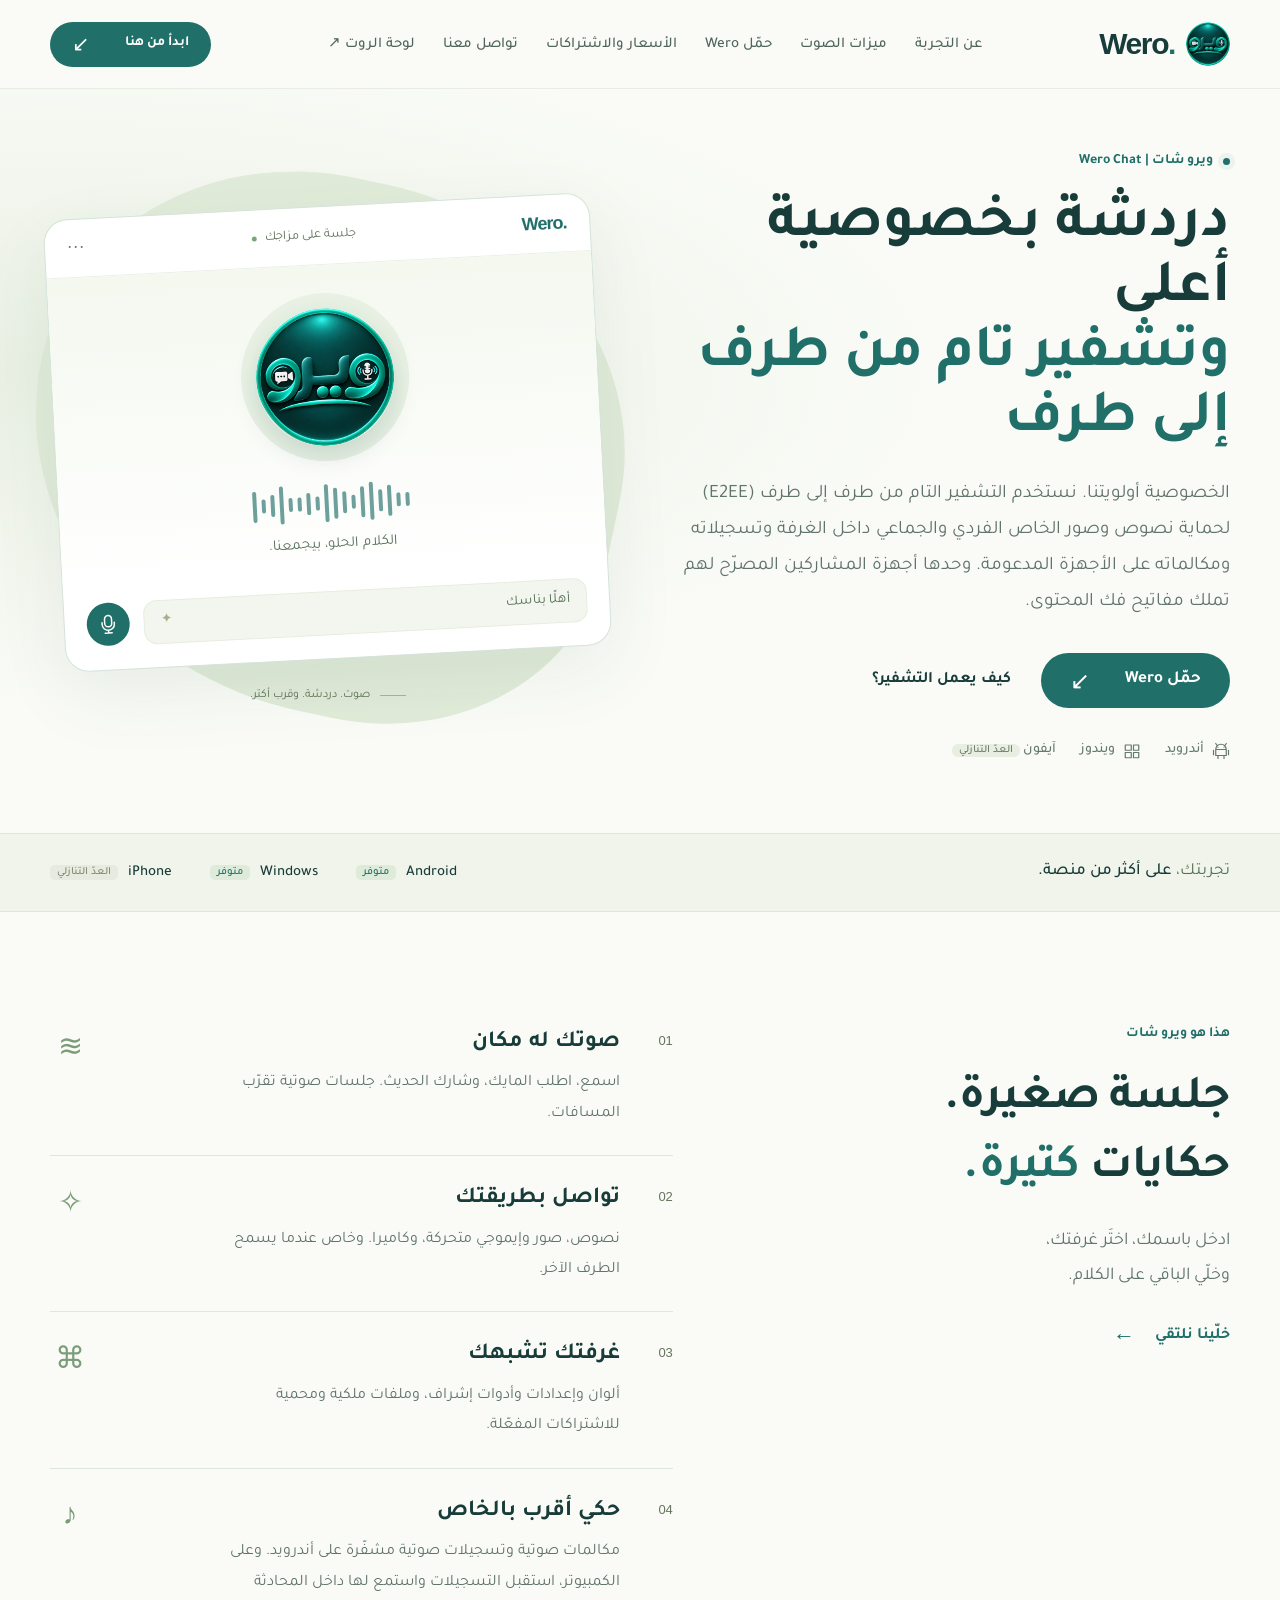
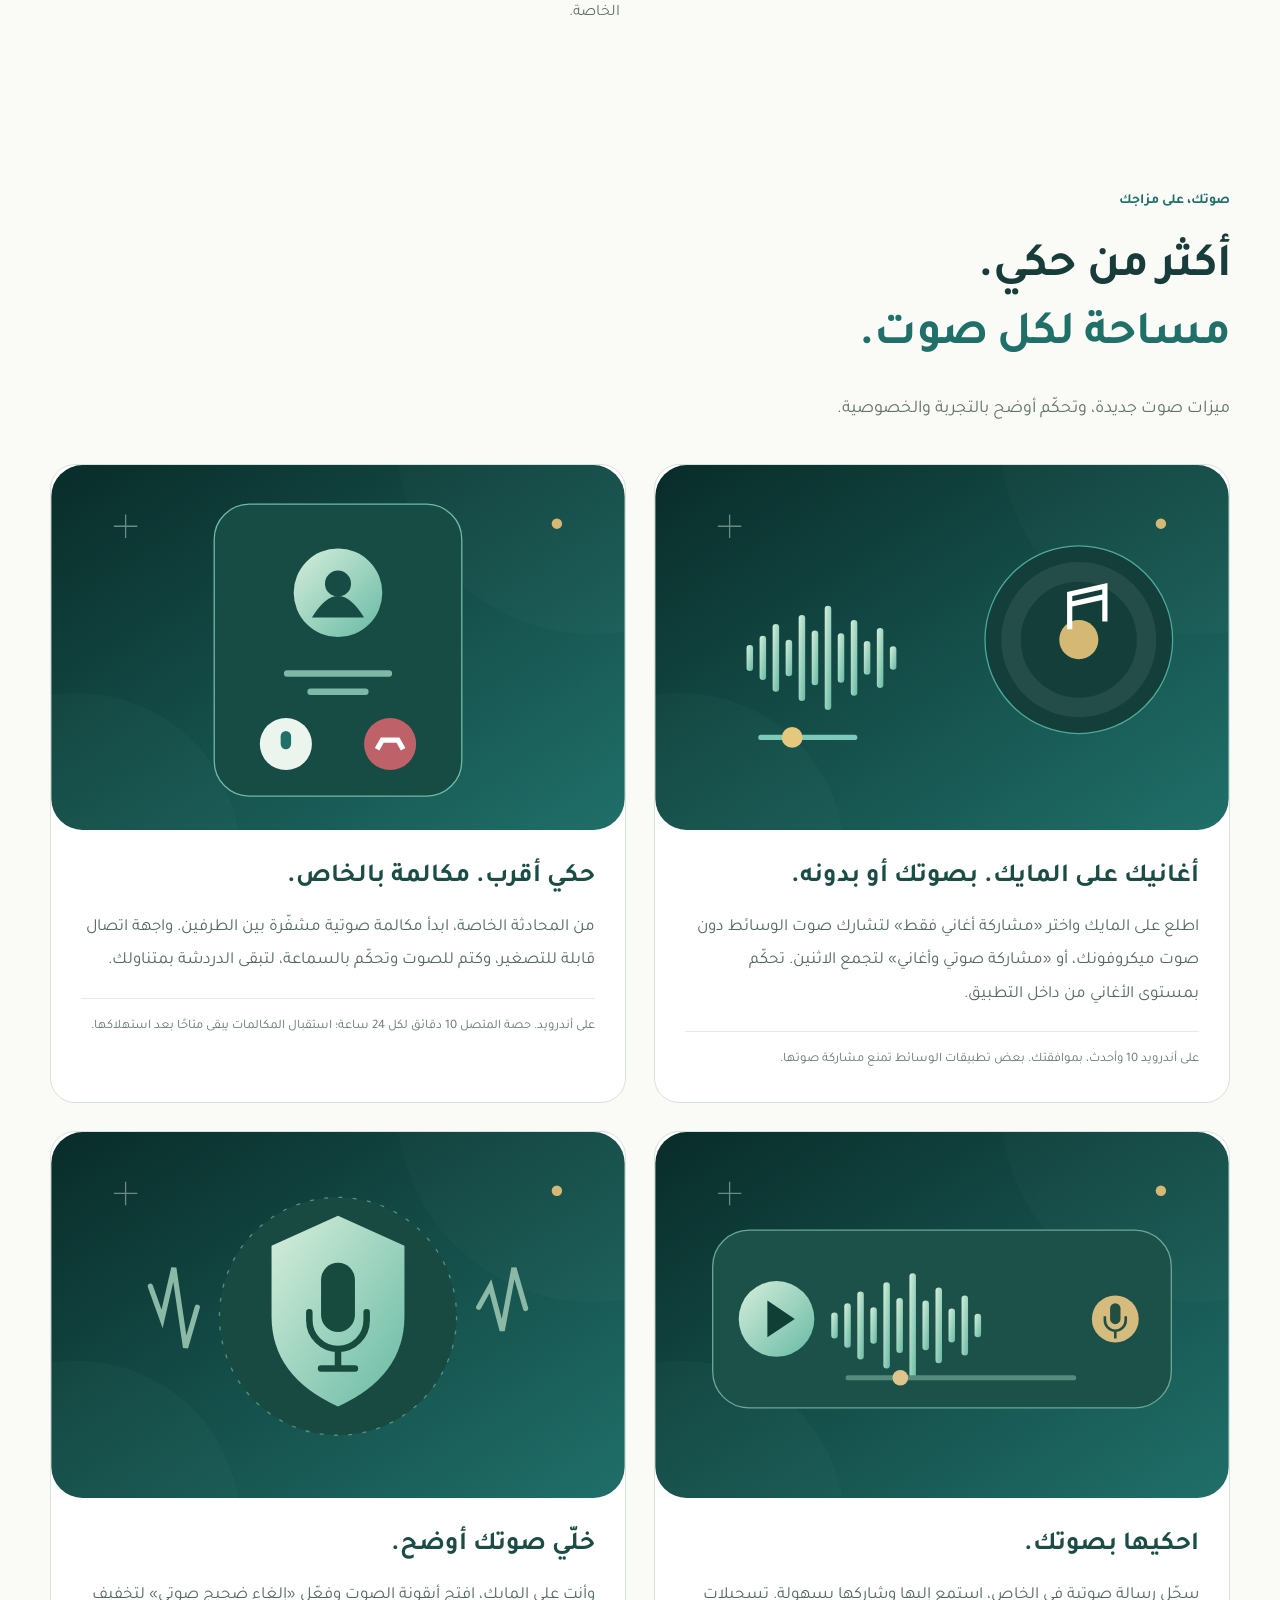
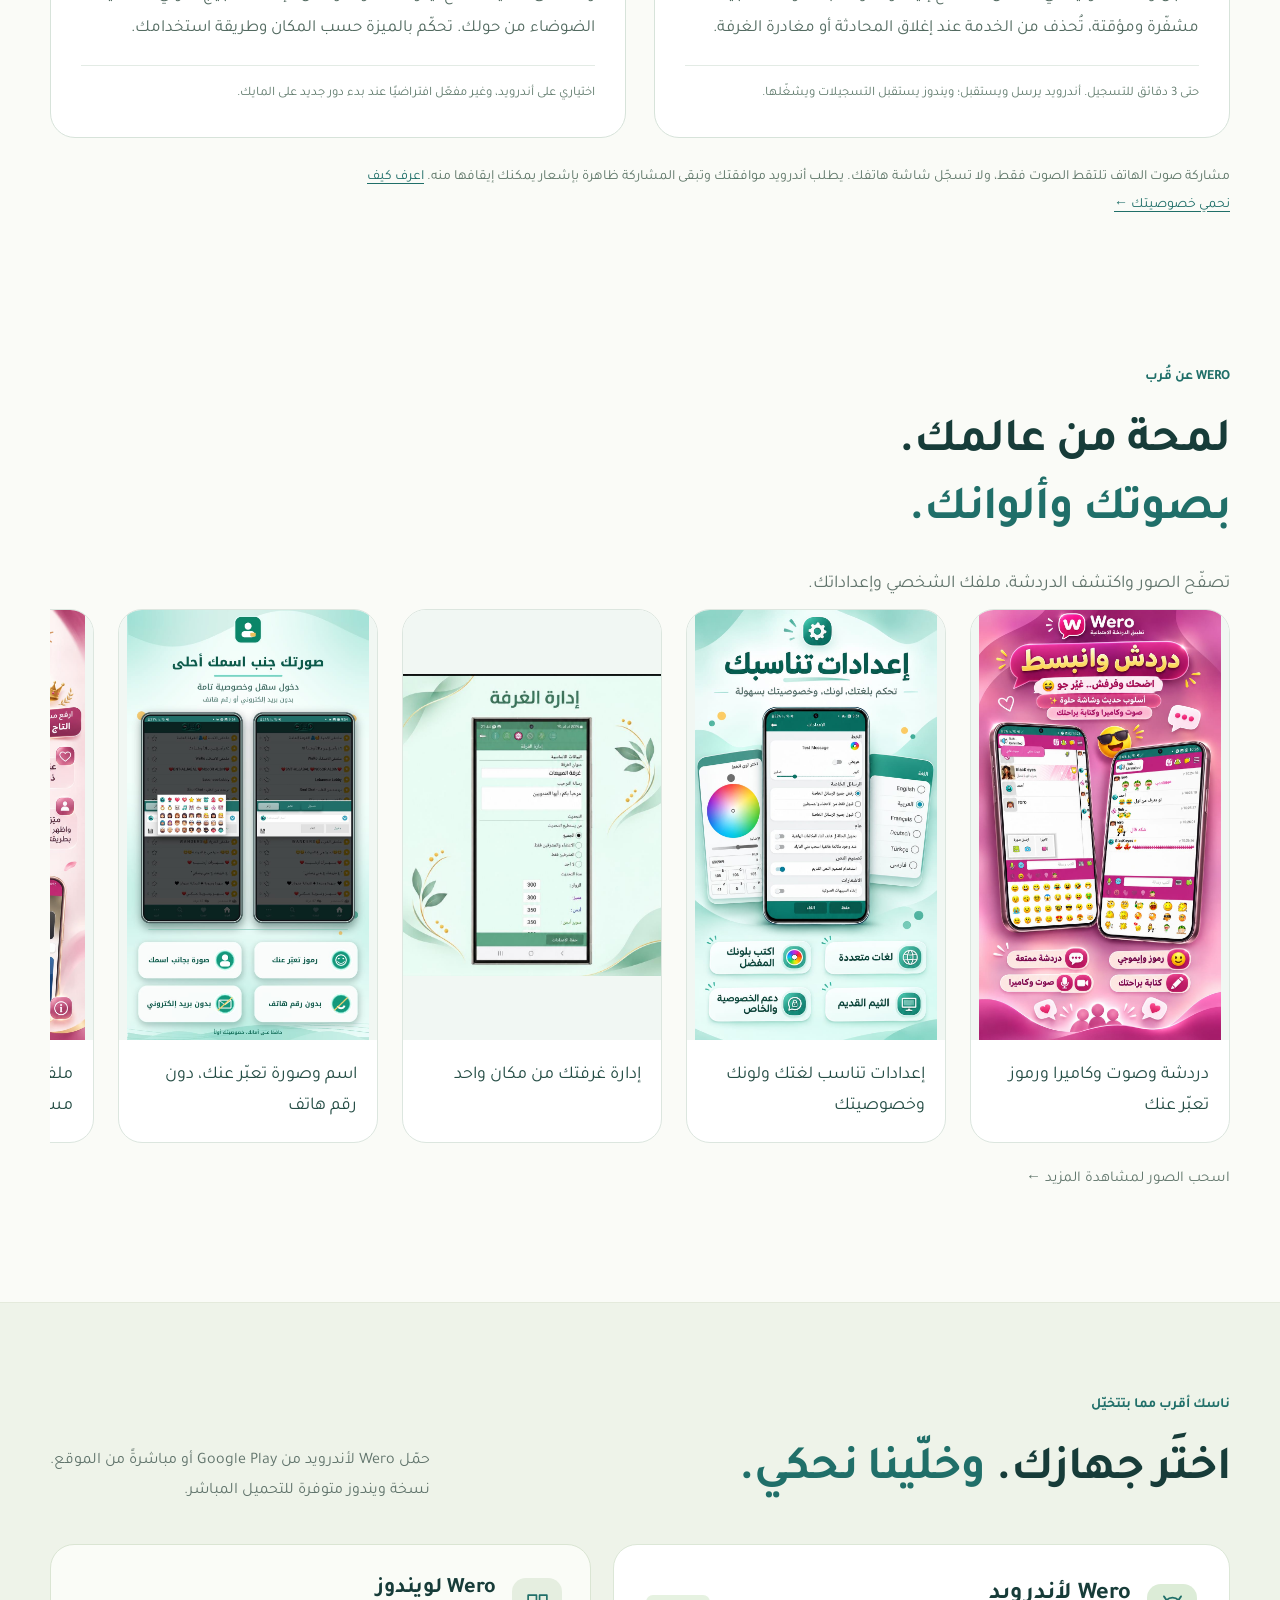
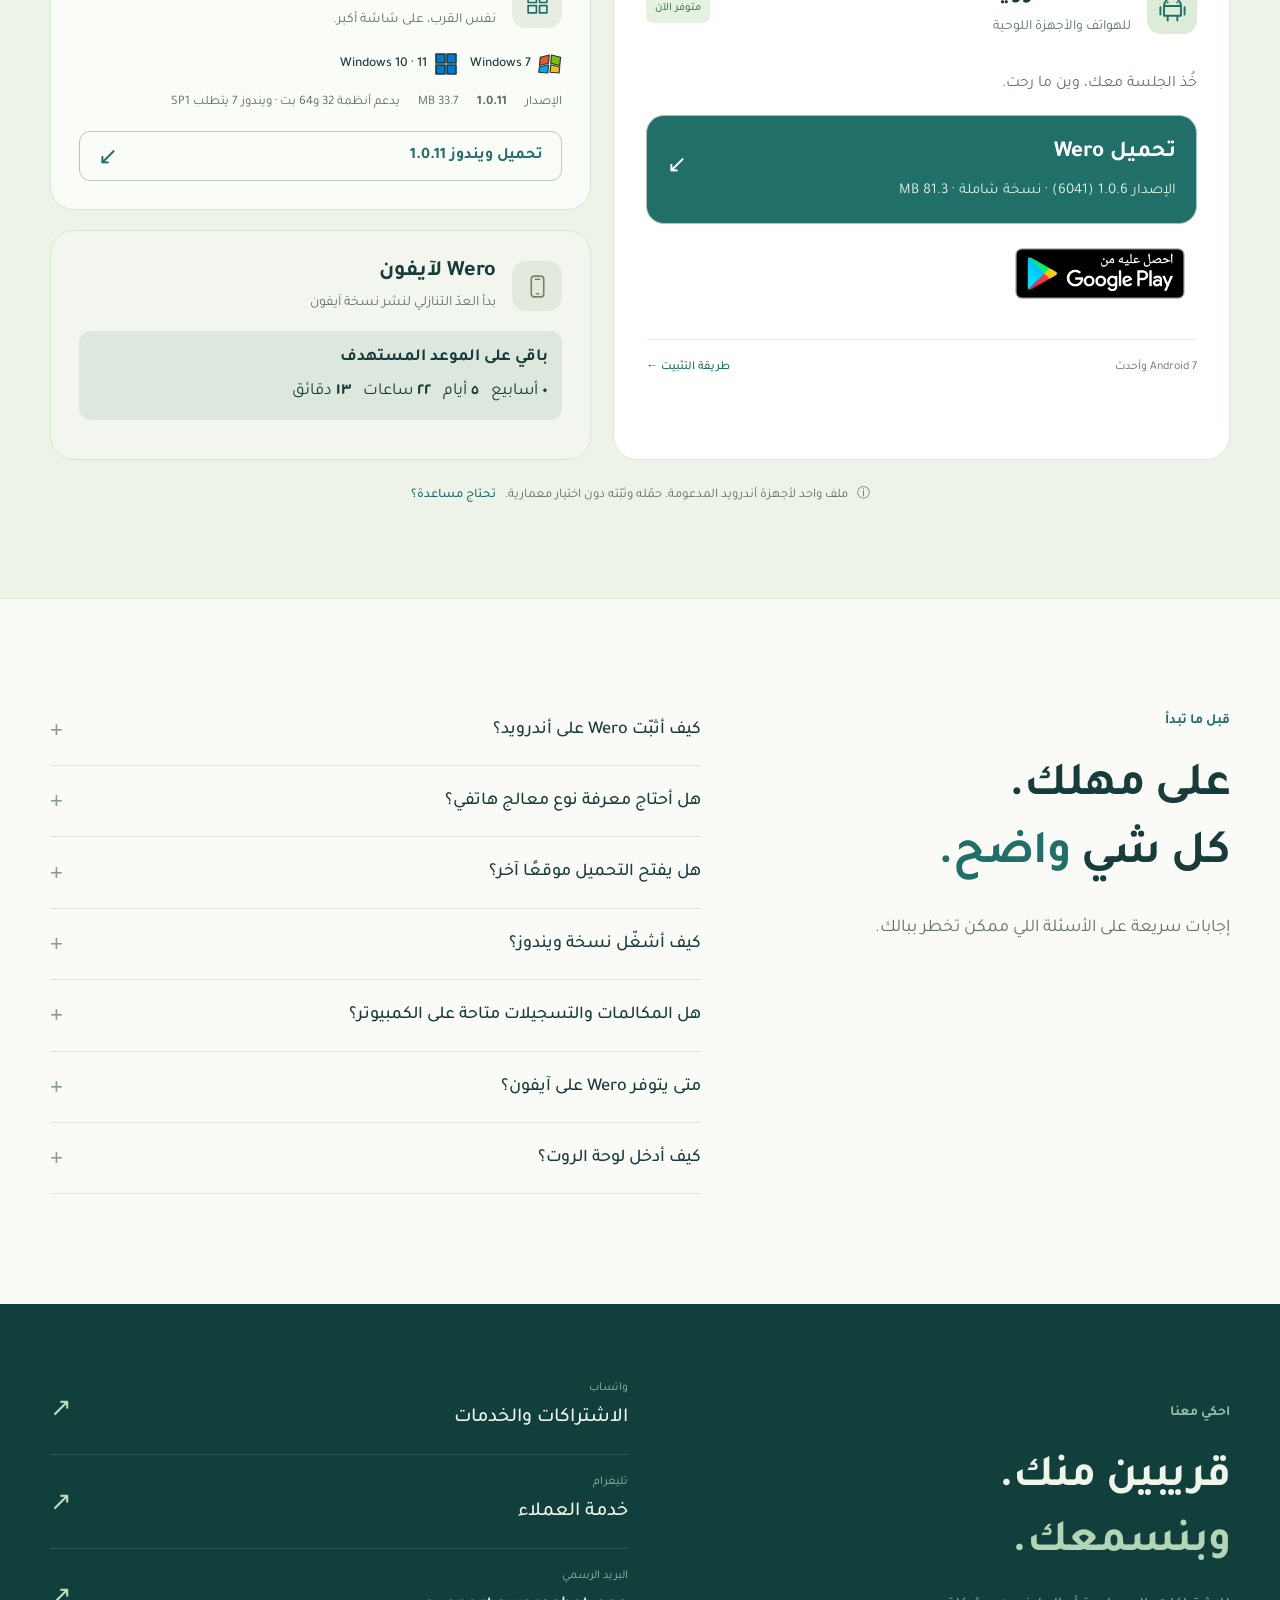
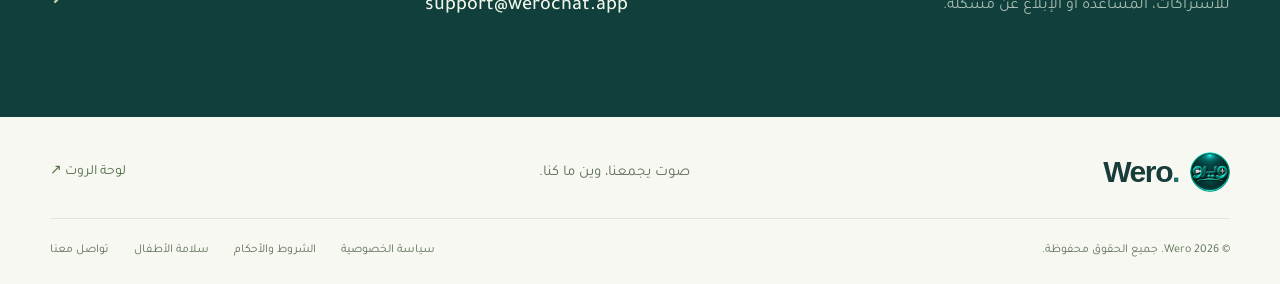
==== commit 3dfd7ce1: "Add direct Google Play download link for Wero" ====
--- a/index.html
+++ b/index.html
@@ -1,182 +1,183 @@
-
-<!doctype html>
-<html lang="ar" dir="rtl">
-<head>
-  <meta charset="utf-8">
-  <meta name="viewport" content="width=device-width,initial-scale=1">
-  <meta name="theme-color" content="#206F69">
-  <meta name="description" content="ويرو شات: غرف دردشة صوتية، وخاص فردي وجماعي مشفّر من طرف إلى طرف. تعرف على مزايا أندرويد وويندوز وأسعار الاشتراكات.">
-  <meta name="robots" content="index, follow">
-  <meta property="og:type" content="website">
-  <meta property="og:site_name" content="ويرو شات | Wero Chat">
-  <meta property="og:title" content="ويرو شات | دردشة صوتية وتشفير الخاص من طرف إلى طرف">
-  <meta property="og:description" content="ويرو شات: غرف دردشة صوتية، وخاص فردي وجماعي مشفّر من طرف إلى طرف. تعرف على مزايا أندرويد وويندوز وأسعار الاشتراكات.">
-  <meta property="og:url" content="https://werochat.app/">
-  <meta property="og:image" content="https://werochat.app/assets/wero-icon.png">
-  <meta property="og:image:alt" content="شعار تطبيق ويرو شات Wero Chat">
-  <meta name="twitter:card" content="summary">
-  <meta name="twitter:title" content="ويرو شات | دردشة صوتية وتشفير الخاص من طرف إلى طرف">
-  <meta name="twitter:description" content="ويرو شات: غرف دردشة صوتية، وخاص فردي وجماعي مشفّر من طرف إلى طرف. تعرف على مزايا أندرويد وويندوز وأسعار الاشتراكات.">
-  <meta name="twitter:image" content="https://werochat.app/assets/wero-icon.png">
-  <script type="application/ld+json">
-{
-  "@context": "https://schema.org",
-  "@graph": [
-    {
-      "@type": "WebSite",
-      "@id": "https://werochat.app/#website",
-      "url": "https://werochat.app/",
-      "name": "ويرو شات",
-      "alternateName": [
-        "Wero Chat",
-        "ويرو",
-        "Wero"
-      ],
-      "inLanguage": "ar",
-      "publisher": {
-        "@id": "https://werochat.app/#organization"
-      },
-      "description": "ويرو شات: غرف دردشة صوتية، وخاص فردي وجماعي مشفّر من طرف إلى طرف. تعرف على مزايا أندرويد وويندوز وأسعار الاشتراكات."
-    },
-    {
-      "@type": "Organization",
-      "@id": "https://werochat.app/#organization",
-      "url": "https://werochat.app/",
-      "name": "Wero Chat",
-      "alternateName": "ويرو شات",
-      "logo": {
-        "@type": "ImageObject",
-        "url": "https://werochat.app/assets/wero-icon.png"
-      },
-      "email": "support@werochat.app"
-    },
-    {
-      "@type": "SoftwareApplication",
-      "@id": "https://werochat.app/#app-android",
-      "name": "Wero Chat for Android",
-      "url": "https://werochat.app/#download",
-      "applicationCategory": "SocialNetworkingApplication",
-      "operatingSystem": "Android 7 and newer",
-      "softwareVersion": "1.0.6",
-      "featureList": [
-        "غرف صوتية",
-        "بث كاميرا",
-        "دردشة عامة وخاصة",
-        "مكالمات صوتية خاصة",
-        "تسجيلات صوتية خاصة",
-        "صور وإيموجي"
-      ],
-      "downloadUrl": "https://werochat.app/download/wero-android.apk",
-      "image": "https://werochat.app/assets/wero-icon.png",
-      "publisher": {
-        "@id": "https://werochat.app/#organization"
-      },
-      "offers": {
-        "@type": "Offer",
-        "price": "0",
-        "priceCurrency": "USD"
-      }
-    },
-    {
-      "@type": "SoftwareApplication",
-      "@id": "https://werochat.app/#app-windows",
-      "name": "Wero Chat for Windows",
-      "url": "https://werochat.app/#download",
-      "applicationCategory": "SocialNetworkingApplication",
-      "operatingSystem": "Windows 7 SP1, Windows 10, Windows 11 (x86 and x64 through WoW64)",
-      "softwareVersion": "1.0.11",
-      "featureList": [
-        "غرف صوتية",
-        "دردشة عامة وخاصة",
-        "بث كاميرا",
-        "استقبال التسجيلات الصوتية في الخاص"
-      ],
-      "downloadUrl": "https://werochat.app/download/wero-windows.exe",
-      "image": "https://werochat.app/assets/wero-icon.png",
-      "publisher": {
-        "@id": "https://werochat.app/#organization"
-      },
-      "offers": {
-        "@type": "Offer",
-        "price": "0",
-        "priceCurrency": "USD"
-      }
-    }
-  ]
-}
-</script>
-  <link rel="canonical" href="https://werochat.app/">
-  <link rel="icon" href="/favicon.ico" sizes="any">
-  <link rel="icon" type="image/png" href="/favicon.png">
-  <link rel="apple-touch-icon" href="/favicon.png">
-  <link rel="preload" href="/assets/Tajawal-Bold.ttf" as="font" type="font/ttf" crossorigin>
-  <link rel="stylesheet" href="/site.css?v=audio6040-audio6040-714baa846b1a">
-  <script defer src="/download.js?v=70cee8c14d38"></script><link rel="stylesheet" href="/prices/wero-public.css"><script defer src="/prices/iphone-countdown.js"></script>
-  <title>ويرو شات | دردشة صوتية وتشفير الخاص من طرف إلى طرف</title>
-</head>
-<body>
-<a class="skip" href="#main">انتقل إلى المحتوى</a>
-<header>
-  <nav class="wrap nav" aria-label="التنقل الرئيسي">
-    <a class="brand" href="#home" aria-label="Wero، الرئيسية"><img src="/assets/wero-icon.png" width="44" height="44" alt=""><span dir="ltr">Wero<span class="brand-dot">.</span></span></a>
-    <button id="nav-toggle" class="icon-button" aria-label="فتح القائمة" aria-controls="nav-links" aria-expanded="false"><span></span><span></span></button>
-    <div id="nav-links"><a href="#experience">عن التجربة</a><a href="#audio">ميزات الصوت</a><a href="#download">حمّل Wero</a><a href="/prices/">الأسعار والاشتراكات</a><a href="#support">تواصل معنا</a><a href="/root_panel/">لوحة الروت <span aria-hidden="true">↗</span></a></div>
-    <a class="button nav-download" href="#download">ابدأ من هنا <span aria-hidden="true">↙</span></a>
-  </nav>
-</header>
-<main id="main">
-  <section class="hero" id="home">
-    <div class="wrap hero-grid">
-      <div class="hero-copy">
-        <p class="eyebrow"><span class="live-dot" aria-hidden="true"></span> ويرو شات | Wero Chat</p>
-        <h1>دردشة بخصوصية أعلى<br><span>وتشفير تام من طرف إلى طرف</span></h1>
-        <p class="hero-description">الخصوصية أولويتنا. نستخدم التشفير التام من طرف إلى طرف (E2EE) لحماية نصوص وصور الخاص الفردي والجماعي داخل الغرفة وتسجيلاته ومكالماته على الأجهزة المدعومة. وحدها أجهزة المشاركين المصرّح لهم تملك مفاتيح فك المحتوى.</p>
-        <div class="hero-actions"><a class="button" href="#download">حمّل Wero <span aria-hidden="true">↙</span></a><a class="text-link" href="/security/">كيف يعمل التشفير؟</a></div>
-        <div class="hero-platforms" aria-label="المنصات"><span><svg viewBox="0 0 24 24" aria-hidden="true"><path d="m7 5-2-3m12 3 2-3M5 10a7 7 0 0 1 14 0Zm0 0v8h14v-8M8 18v4m8-4v4M2 11v6m20-6v6"/><path d="M8 7h.01M16 7h.01"/></svg>أندرويد</span><span><svg viewBox="0 0 24 24" aria-hidden="true"><path d="M3 4h8v7H3zm11 0h7v7h-7zM3 14h8v7H3zm11 0h7v7h-7z"/></svg>ويندوز</span><span class="soon"><a href="#iphone-launch">آيفون <small>العدّ التنازلي</small></a></span></div>
-      </div>
-      <div class="hero-visual" aria-label="رسم توضيحي لتجربة الصوت والدردشة في Wero">
-        <div class="visual-backdrop" aria-hidden="true"></div>
-        <div class="room-preview">
-          <div class="preview-bar"><span class="preview-brand" dir="ltr">Wero.</span><span class="preview-room">جلسة على مزاجك <i aria-hidden="true"></i></span><span class="preview-menu" aria-hidden="true">•••</span></div>
-          <div class="preview-stage"><div class="logo-halo"><img src="/assets/wero-icon.png" alt="شعار Wero" width="144" height="144"></div><div class="sound-line" aria-hidden="true"><i></i><i></i><i></i><i></i><i></i><i></i><i></i><i></i><i></i><i></i><i></i><i></i><i></i><i></i><i></i><i></i><i></i><i></i></div><p>الكلام الحلو، بيجمعنا.</p></div>
-          <div class="preview-bottom"><div class="demo-bubble">أهلًا بناسك <span aria-hidden="true">✦</span></div><span class="mic-circle" aria-hidden="true"><svg viewBox="0 0 24 24"><rect x="8" y="2" width="8" height="13" rx="4"/><path d="M5 10v2a7 7 0 0 0 14 0v-2M12 19v3m-4 0h8"/></svg></span></div>
-        </div>
-        <div class="visual-caption"><span class="caption-line" aria-hidden="true"></span> صوت. دردشة. وقرب أكتر.</div>
-      </div>
-    </div>
-  </section>
-  <section class="platform-ribbon" aria-label="توفر التطبيق"><div class="wrap ribbon-inner"><p>تجربتك، <strong>على أكثر من منصة.</strong></p><div><span>Android <b>متوفر</b></span><span>Windows <b>متوفر</b></span><span>iPhone <b class="muted-badge">العدّ التنازلي</b></span></div></div></section>
-  <section class="section wrap experience-grid" id="experience">
-    <div class="section-heading"><p class="eyebrow">هذا هو ويرو شات</p><h2>جلسة صغيرة.<br>حكايات <span>كتيرة.</span></h2><p>ادخل باسمك، اختَر غرفتك،<br>وخلّي الباقي على الكلام.</p><a class="text-link" href="#download">خلّينا نلتقي <span aria-hidden="true">←</span></a></div>
-    <div class="feature-list"><article><span class="feature-number">01</span><div><h3>صوتك له مكان</h3><p>اسمع، اطلب المايك، وشارك الحديث. جلسات صوتية تقرّب المسافات.</p></div><span class="feature-glyph" aria-hidden="true">≋</span></article><article><span class="feature-number">02</span><div><h3>تواصل بطريقتك</h3><p>نصوص، صور وإيموجي متحركة، وكاميرا. وخاص عندما يسمح الطرف الآخر.</p></div><span class="feature-glyph" aria-hidden="true">✧</span></article><article><span class="feature-number">03</span><div><h3>غرفتك تشبهك</h3><p>ألوان وإعدادات وأدوات إشراف، وملفات ملكية ومحمية للاشتراكات المفعّلة.</p></div><span class="feature-glyph" aria-hidden="true">⌘</span></article><article><span class="feature-number">04</span><div><h3>حكي أقرب بالخاص</h3><p>مكالمات صوتية وتسجيلات صوتية مشفّرة على أندرويد. وعلى الكمبيوتر، استقبل التسجيلات واستمع لها داخل المحادثة الخاصة.</p></div><span class="feature-glyph" aria-hidden="true">♪</span></article></div>
-  </section>
-<section class="section wrap audio-features" id="audio"><div class="section-heading"><p class="eyebrow">صوتك، على مزاجك</p><h2>أكثر من حكي.<br><span>مساحة لكل صوت.</span></h2><p>ميزات صوت جديدة، وتحكّم أوضح بالتجربة والخصوصية.</p></div><div class="audio-grid"><article class="audio-card"><img src="/assets/features/music.svg" width="440" height="280" loading="lazy" decoding="async" alt="رسم توضيحي: أغانيك على المايك. بصوتك أو بدونه."><div class="audio-copy"><h3>أغانيك على المايك. بصوتك أو بدونه.</h3><p>اطلع على المايك واختر «مشاركة أغاني فقط» لتشارك صوت الوسائط دون صوت ميكروفونك، أو «مشاركة صوتي وأغاني» لتجمع الاثنين. تحكّم بمستوى الأغاني من داخل التطبيق.</p><small>على أندرويد 10 وأحدث، بموافقتك. بعض تطبيقات الوسائط تمنع مشاركة صوتها.</small></div></article><article class="audio-card"><img src="/assets/features/call.svg" width="440" height="280" loading="lazy" decoding="async" alt="رسم توضيحي: حكي أقرب. مكالمة بالخاص."><div class="audio-copy"><h3>حكي أقرب. مكالمة بالخاص.</h3><p>من المحادثة الخاصة، ابدأ مكالمة صوتية مشفّرة بين الطرفين. واجهة اتصال قابلة للتصغير، وكتم للصوت وتحكّم بالسماعة، لتبقى الدردشة بمتناولك.</p><small>على أندرويد. حصة المتصل 10 دقائق لكل 24 ساعة؛ استقبال المكالمات يبقى متاحًا بعد استهلاكها.</small></div></article><article class="audio-card"><img src="/assets/features/voice.svg" width="440" height="280" loading="lazy" decoding="async" alt="رسم توضيحي: احكيها بصوتك."><div class="audio-copy"><h3>احكيها بصوتك.</h3><p>سجّل رسالة صوتية في الخاص، استمع إليها وشاركها بسهولة. تسجيلات مشفّرة ومؤقتة، تُحذف من الخدمة عند إغلاق المحادثة أو مغادرة الغرفة.</p><small>حتى 3 دقائق للتسجيل. أندرويد يرسل ويستقبل؛ ويندوز يستقبل التسجيلات ويشغّلها.</small></div></article><article class="audio-card"><img src="/assets/features/noise.svg" width="440" height="280" loading="lazy" decoding="async" alt="رسم توضيحي: خلّي صوتك أوضح."><div class="audio-copy"><h3>خلّي صوتك أوضح.</h3><p>وأنت على المايك، افتح أيقونة الصوت وفعّل «إلغاء ضجيج صوتي» لتخفيف الضوضاء من حولك. تحكّم بالميزة حسب المكان وطريقة استخدامك.</p><small>اختياري على أندرويد، وغير مفعّل افتراضيًا عند بدء دور جديد على المايك.</small></div></article></div><p class="audio-disclosure">مشاركة صوت الهاتف تلتقط الصوت فقط، ولا تسجّل شاشة هاتفك. يطلب أندرويد موافقتك وتبقى المشاركة ظاهرة بإشعار يمكنك إيقافها منه. <a href="/privacy/">اعرف كيف نحمي خصوصيتك ←</a></p></section>
-  <section class="section wrap showcase-section" id="explore"><div class="section-heading"><p class="eyebrow">WERO عن قُرب</p><h2>لمحة من عالمك.<br><span>بصوتك وألوانك.</span></h2><p>تصفّح الصور واكتشف الدردشة، ملفك الشخصي وإعداداتك.</p></div><div class="showcase-strip" tabindex="0" aria-label="صور ميزات Wero — اسحب لمشاهدة المزيد"><figure class="showcase-card"><img src="/assets/wero-chat.jpg" width="941" height="1672" loading="lazy" decoding="async" alt="دردشة وصوت وكاميرا ورموز تعبّر عنك"><figcaption>دردشة وصوت وكاميرا ورموز تعبّر عنك</figcaption></figure><figure class="showcase-card"><img src="/assets/wero-settings.jpg" width="941" height="1672" loading="lazy" decoding="async" alt="إعدادات تناسب لغتك ولونك وخصوصيتك"><figcaption>إعدادات تناسب لغتك ولونك وخصوصيتك</figcaption></figure><figure class="showcase-card"><img src="/assets/wero-room.jpg" width="856" height="1002" loading="lazy" decoding="async" alt="إدارة غرفتك من مكان واحد"><figcaption>إدارة غرفتك من مكان واحد</figcaption></figure><figure class="showcase-card"><img src="/assets/wero-login.jpg" width="941" height="1672" loading="lazy" decoding="async" alt="اسم وصورة تعبّر عنك، دون رقم هاتف"><figcaption>اسم وصورة تعبّر عنك، دون رقم هاتف</figcaption></figure><figure class="showcase-card"><img src="/assets/wero-profile.jpg" width="941" height="1672" loading="lazy" decoding="async" alt="ملفك وصورك واهتماماتك في مساحة خاصة بك"><figcaption>ملفك وصورك واهتماماتك في مساحة خاصة بك</figcaption></figure></div><p class="showcase-hint">اسحب الصور لمشاهدة المزيد ←</p></section>
-  <section class="download-section" id="download"><div class="wrap">
-    <div class="download-heading"><div><p class="eyebrow">ناسك أقرب مما بتتخيّل</p><h2>اختَر جهازك.<br class="mobile-break"> <span>وخلّينا نحكي.</span></h2></div><p>تحميل مباشر من موقع Wero الرسمي.<br>اختَر النسخة، وتبدأ حكايتك.</p></div>
-    <div class="download-grid">
-      <article class="android-panel"><div class="os-heading"><div class="os-icon android-icon" aria-hidden="true"><svg viewBox="0 0 24 24"><path d="m7 5-2-3m12 3 2-3M5 10a7 7 0 0 1 14 0Zm0 0v8h14v-8M8 18v4m8-4v4M2 11v6m20-6v6"/><path d="M8 7h.01M16 7h.01"/></svg></div><div><h3>Wero لأندرويد</h3><p>للهواتف والأجهزة اللوحية</p></div><span class="available-tag">متوفر الآن</span></div>
-        <p class="android-description">خُذ الجلسة معك، وين ما رحت.</p>
-        
-        <a class="android-choice recommended" href="/download/wero-android.apk" download="Wero.apk"><span><strong>تحميل Wero</strong><small data-release-details="android">نسخة شاملة · أحدث إصدار متوفر</small></span><span aria-hidden="true">↙</span></a>
-        <div class="android-foot"><span>Android 7 وأحدث</span><a href="#install-help">طريقة التثبيت <span aria-hidden="true">←</span></a></div>
-      </article>
-      <div class="other-platforms" id="coming-soon"><article class="platform-panel"><div class="os-heading"><div class="os-icon" aria-hidden="true"><svg viewBox="0 0 24 24"><path d="M3 4h8v7H3zm11 0h7v7h-7zM3 14h8v7H3zm11 0h7v7h-7z"/></svg></div><div><h3>Wero لويندوز</h3><p>نفس القرب، على شاشة أكبر.</p></div></div><div class="windows-support"><span class="windows-version"><svg viewBox="0 0 32 26" aria-hidden="true"><path fill="#f35325" d="M3 4 15 1 14 12 2 15Z"/><path fill="#81bc06" d="m18 1 12 3-1 11-12-3Z"/><path fill="#05a6f0" d="m2 17 12-3-1 11L1 24Z"/><path fill="#ffba08" d="m17 14 12 3-1 8-12-1Z"/></svg><b>Windows 7</b></span><span class="windows-version"><svg viewBox="0 0 24 24" aria-hidden="true"><path fill="#0078d4" d="M2 2h9v9H2zm11 0h9v9h-9zM2 13h9v9H2zm11 0h9v9h-9z"/></svg><b>Windows 10 · 11</b></span></div><p class="platform-spec">الإصدار <b dir="ltr">أحدث إصدار</b> <span data-release-details="windows"></span><span>يدعم أنظمة 32 و64 بت · ويندوز 7 يتطلب SP1</span></p><a class="platform-download" href="/download/wero-windows.exe" download="Wero-Setup.exe">تحميل ويندوز 1.0.11 <span aria-hidden="true">↙</span></a></article>
-      <article class="platform-panel iphone-panel" id="iphone-launch"><div class="os-heading"><div class="os-icon iphone-icon" aria-hidden="true"><svg viewBox="0 0 24 24"><rect x="6" y="2" width="12" height="20" rx="3"/><path d="M10 5h4m-3 14h2"/></svg></div><div><h3>Wero لآيفون</h3><p>بدأ العدّ التنازلي لنشر نسخة آيفون</p></div></div><div class="wero-iphone-countdown" data-iphone-deadline="2026-12-12T07:50:25+03:00"><p>باقي على الموعد المستهدف</p><output hidden aria-live="off"><span><b data-unit="weeks">٣</b> أسابيع</span><span><b data-unit="days">٠</b> أيام</span><span><b data-unit="hours">٠</b> ساعات</span><span><b data-unit="minutes">٠</b> دقائق</span></output><p hidden data-countdown-finished>انتهى العدّ التنازلي. سيظهر رابط التحميل عند توفر النسخة.</p><noscript><p>الموعد المستهدف <time datetime="2026-12-12">12 ديسمبر 2026</time>.</p></noscript></div></article></div>
-    </div>
-    <p class="download-note"><span aria-hidden="true">ⓘ</span> ملف واحد لأجهزة أندرويد المدعومة. حمّله وثبّته دون اختيار معمارية. <a href="#install-help">تحتاج مساعدة؟</a></p>
-  </div></section>
-  <section class="section wrap faq-section"><div class="section-heading"><p class="eyebrow">قبل ما تبدأ</p><h2>على مهلك.<br>كل شي <span>واضح.</span></h2><p>إجابات سريعة على الأسئلة اللي ممكن تخطر ببالك.</p></div><div class="faq">
-    <details id="install-help"><summary>كيف أثبّت Wero على أندرويد؟</summary><p>حمّل الملف ثم افتحه من التنزيلات واختر «تثبيت». قد يطلب أندرويد إذن التثبيت من المتصفح أو مدير الملفات. إذا ظهرت رسالة الحظر التلقائي في سامسونج، فهي تخص منع التثبيت من خارج المتاجر المعتمدة، ولا يستطيع الموقع تجاوز حماية الهاتف. احفظ بياناتك قبل حذف أي نسخة سابقة.</p></details>
-    <details><summary>هل أحتاج معرفة نوع معالج هاتفي؟</summary><p>لا. رابط أندرويد يحمّل نسخة شاملة تضم المعماريات المدعومة؛ يختار الهاتف المكتبات المناسبة أثناء التثبيت.</p></details>
-    <details><summary>هل يفتح التحميل موقعًا آخر؟</summary><p>لا. يبدأ التنزيل مباشرةً من نطاق Wero، دون فتح صفحة GitHub أو طلب تسجيل الدخول. قد يطلب المتصفح تأكيد تنزيل الملف.</p></details>
-    <details><summary>كيف أشغّل نسخة ويندوز؟</summary><p>افتح ملف Wero-Setup.exe واتبع معالج التثبيت: الشروط، المجلد ثم الاختصارات. يحتاج عرض الدردشة والملف إلى Microsoft WebView2 Runtime المناسب لنظامك. ويندوز 7 يحتاج SP1 ومكوّن WebView2 109 القديم الذي لم يعد يتلقى تحديثات الأمان. يُنصح بنظام مدعوم. <a href="https://developer.microsoft.com/microsoft-edge/webview2/" target="_blank" rel="noopener noreferrer">موقع Microsoft الرسمي</a>.</p></details>
-    <details><summary>هل المكالمات والتسجيلات متاحة على الكمبيوتر؟</summary><p>المكالمات الصوتية وإرسال التسجيلات متاحان في المحادثات الخاصة على أندرويد. نسخة ويندوز تستقبل التسجيلات وتشغّلها داخل الخاص، ولا تدعم المكالمات أو إرسال التسجيلات. التسجيل الواحد يصل إلى ثلاث دقائق، وحصة المتصل عشر دقائق خلال كل 24 ساعة؛ يمكنه استقبال مكالمات بعد استهلاك حصته.</p></details>
-    <details><summary>متى يتوفر Wero على آيفون؟</summary><p>تابع الموعد المستهدف في <a href="#iphone-launch">العدّ التنازلي لنسخة آيفون</a>. سيظهر رابط التحميل هنا عند توفر النسخة.</p></details>
-    <details><summary>كيف أدخل لوحة الروت؟</summary><p>افتح <a href="/root_panel/">لوحة الروت</a> ببيانات حساب اللوحة الخارجية المفعّل لك. اسم الروت العادي لا يمنح دخول اللوحة تلقائيًا.</p></details>
-  </div></section>
-  <section class="support-section" id="support"><div class="wrap support-inner"><div><p class="eyebrow">احكي معنا</p><h2>قريبين منك.<br><span>وبنسمعك.</span></h2><p>للاشتراكات، المساعدة أو الإبلاغ عن مشكلة.</p></div><div class="support-links"><a href="https://wa.me/905066211531" target="_blank" rel="noopener noreferrer"><span><small>واتساب</small><strong>الاشتراكات والخدمات</strong></span><span aria-hidden="true">↗</span></a><a href="https://t.me/WeroChatSupport" target="_blank" rel="noopener noreferrer"><span><small>تليغرام</small><strong>خدمة العملاء</strong></span><span aria-hidden="true">↗</span></a><a href="mailto:support@werochat.app"><span><small>البريد الرسمي</small><strong dir="ltr">support@werochat.app</strong></span><span aria-hidden="true">↗</span></a></div></div></section>
-</main>
-<footer><div class="wrap footer-main"><a class="brand" href="#home"><img src="/assets/wero-icon.png" width="40" height="40" alt=""><span dir="ltr">Wero<span class="brand-dot">.</span></span></a><p>صوت يجمعنا، وين ما كنا.</p><a href="/root_panel/">لوحة الروت <span aria-hidden="true">↗</span></a></div><div class="wrap footer-bottom"><span>© <span id="year">2026</span> Wero. جميع الحقوق محفوظة.</span><div><a href="/privacy/">سياسة الخصوصية</a><a href="/conditions/#terms">الشروط والأحكام</a><a href="/conditions/#safety">سلامة الأطفال</a><a href="mailto:support@werochat.app">تواصل معنا</a></div></div></footer>
-</body>
-</html>
+
+<!doctype html>
+<html lang="ar" dir="rtl">
+<head>
+  <meta charset="utf-8">
+  <meta name="viewport" content="width=device-width,initial-scale=1">
+  <meta name="theme-color" content="#206F69">
+  <meta name="description" content="ويرو شات: غرف دردشة صوتية، وخاص فردي وجماعي مشفّر من طرف إلى طرف. تعرف على مزايا أندرويد وويندوز وأسعار الاشتراكات.">
+  <meta name="robots" content="index, follow">
+  <meta property="og:type" content="website">
+  <meta property="og:site_name" content="ويرو شات | Wero Chat">
+  <meta property="og:title" content="ويرو شات | دردشة صوتية وتشفير الخاص من طرف إلى طرف">
+  <meta property="og:description" content="ويرو شات: غرف دردشة صوتية، وخاص فردي وجماعي مشفّر من طرف إلى طرف. تعرف على مزايا أندرويد وويندوز وأسعار الاشتراكات.">
+  <meta property="og:url" content="https://werochat.app/">
+  <meta property="og:image" content="https://werochat.app/assets/wero-icon.png">
+  <meta property="og:image:alt" content="شعار تطبيق ويرو شات Wero Chat">
+  <meta name="twitter:card" content="summary">
+  <meta name="twitter:title" content="ويرو شات | دردشة صوتية وتشفير الخاص من طرف إلى طرف">
+  <meta name="twitter:description" content="ويرو شات: غرف دردشة صوتية، وخاص فردي وجماعي مشفّر من طرف إلى طرف. تعرف على مزايا أندرويد وويندوز وأسعار الاشتراكات.">
+  <meta name="twitter:image" content="https://werochat.app/assets/wero-icon.png">
+  <script type="application/ld+json">
+{
+  "@context": "https://schema.org",
+  "@graph": [
+    {
+      "@type": "WebSite",
+      "@id": "https://werochat.app/#website",
+      "url": "https://werochat.app/",
+      "name": "ويرو شات",
+      "alternateName": [
+        "Wero Chat",
+        "ويرو",
+        "Wero"
+      ],
+      "inLanguage": "ar",
+      "publisher": {
+        "@id": "https://werochat.app/#organization"
+      },
+      "description": "ويرو شات: غرف دردشة صوتية، وخاص فردي وجماعي مشفّر من طرف إلى طرف. تعرف على مزايا أندرويد وويندوز وأسعار الاشتراكات."
+    },
+    {
+      "@type": "Organization",
+      "@id": "https://werochat.app/#organization",
+      "url": "https://werochat.app/",
+      "name": "Wero Chat",
+      "alternateName": "ويرو شات",
+      "logo": {
+        "@type": "ImageObject",
+        "url": "https://werochat.app/assets/wero-icon.png"
+      },
+      "email": "support@werochat.app"
+    },
+    {
+      "@type": "SoftwareApplication",
+      "@id": "https://werochat.app/#app-android",
+      "name": "Wero Chat for Android",
+      "url": "https://werochat.app/#download",
+      "applicationCategory": "SocialNetworkingApplication",
+      "operatingSystem": "Android 7 and newer",
+      "softwareVersion": "1.0.6",
+      "featureList": [
+        "غرف صوتية",
+        "بث كاميرا",
+        "دردشة عامة وخاصة",
+        "مكالمات صوتية خاصة",
+        "تسجيلات صوتية خاصة",
+        "صور وإيموجي"
+      ],
+      "downloadUrl": "https://werochat.app/download/wero-android.apk",
+      "image": "https://werochat.app/assets/wero-icon.png",
+      "publisher": {
+        "@id": "https://werochat.app/#organization"
+      },
+      "offers": {
+        "@type": "Offer",
+        "price": "0",
+        "priceCurrency": "USD"
+      }
+    },
+    {
+      "@type": "SoftwareApplication",
+      "@id": "https://werochat.app/#app-windows",
+      "name": "Wero Chat for Windows",
+      "url": "https://werochat.app/#download",
+      "applicationCategory": "SocialNetworkingApplication",
+      "operatingSystem": "Windows 7 SP1, Windows 10, Windows 11 (x86 and x64 through WoW64)",
+      "softwareVersion": "1.0.11",
+      "featureList": [
+        "غرف صوتية",
+        "دردشة عامة وخاصة",
+        "بث كاميرا",
+        "استقبال التسجيلات الصوتية في الخاص"
+      ],
+      "downloadUrl": "https://werochat.app/download/wero-windows.exe",
+      "image": "https://werochat.app/assets/wero-icon.png",
+      "publisher": {
+        "@id": "https://werochat.app/#organization"
+      },
+      "offers": {
+        "@type": "Offer",
+        "price": "0",
+        "priceCurrency": "USD"
+      }
+    }
+  ]
+}
+</script>
+  <link rel="canonical" href="https://werochat.app/">
+  <link rel="icon" href="/favicon.ico" sizes="any">
+  <link rel="icon" type="image/png" href="/favicon.png">
+  <link rel="apple-touch-icon" href="/favicon.png">
+  <link rel="preload" href="/assets/Tajawal-Bold.ttf" as="font" type="font/ttf" crossorigin>
+  <link rel="stylesheet" href="/site.css?v=audio6040-google-play">
+  <script defer src="/download.js?v=70cee8c14d38"></script><link rel="stylesheet" href="/prices/wero-public.css"><script defer src="/prices/iphone-countdown.js"></script>
+  <title>ويرو شات | دردشة صوتية وتشفير الخاص من طرف إلى طرف</title>
+</head>
+<body>
+<a class="skip" href="#main">انتقل إلى المحتوى</a>
+<header>
+  <nav class="wrap nav" aria-label="التنقل الرئيسي">
+    <a class="brand" href="#home" aria-label="Wero، الرئيسية"><img src="/assets/wero-icon.png" width="44" height="44" alt=""><span dir="ltr">Wero<span class="brand-dot">.</span></span></a>
+    <button id="nav-toggle" class="icon-button" aria-label="فتح القائمة" aria-controls="nav-links" aria-expanded="false"><span></span><span></span></button>
+    <div id="nav-links"><a href="#experience">عن التجربة</a><a href="#audio">ميزات الصوت</a><a href="#download">حمّل Wero</a><a href="/prices/">الأسعار والاشتراكات</a><a href="#support">تواصل معنا</a><a href="/root_panel/">لوحة الروت <span aria-hidden="true">↗</span></a></div>
+    <a class="button nav-download" href="#download">ابدأ من هنا <span aria-hidden="true">↙</span></a>
+  </nav>
+</header>
+<main id="main">
+  <section class="hero" id="home">
+    <div class="wrap hero-grid">
+      <div class="hero-copy">
+        <p class="eyebrow"><span class="live-dot" aria-hidden="true"></span> ويرو شات | Wero Chat</p>
+        <h1>دردشة بخصوصية أعلى<br><span>وتشفير تام من طرف إلى طرف</span></h1>
+        <p class="hero-description">الخصوصية أولويتنا. نستخدم التشفير التام من طرف إلى طرف (E2EE) لحماية نصوص وصور الخاص الفردي والجماعي داخل الغرفة وتسجيلاته ومكالماته على الأجهزة المدعومة. وحدها أجهزة المشاركين المصرّح لهم تملك مفاتيح فك المحتوى.</p>
+        <div class="hero-actions"><a class="button" href="#download">حمّل Wero <span aria-hidden="true">↙</span></a><a class="text-link" href="/security/">كيف يعمل التشفير؟</a></div>
+        <div class="hero-platforms" aria-label="المنصات"><span><svg viewBox="0 0 24 24" aria-hidden="true"><path d="m7 5-2-3m12 3 2-3M5 10a7 7 0 0 1 14 0Zm0 0v8h14v-8M8 18v4m8-4v4M2 11v6m20-6v6"/><path d="M8 7h.01M16 7h.01"/></svg>أندرويد</span><span><svg viewBox="0 0 24 24" aria-hidden="true"><path d="M3 4h8v7H3zm11 0h7v7h-7zM3 14h8v7H3zm11 0h7v7h-7z"/></svg>ويندوز</span><span class="soon"><a href="#iphone-launch">آيفون <small>العدّ التنازلي</small></a></span></div>
+      </div>
+      <div class="hero-visual" aria-label="رسم توضيحي لتجربة الصوت والدردشة في Wero">
+        <div class="visual-backdrop" aria-hidden="true"></div>
+        <div class="room-preview">
+          <div class="preview-bar"><span class="preview-brand" dir="ltr">Wero.</span><span class="preview-room">جلسة على مزاجك <i aria-hidden="true"></i></span><span class="preview-menu" aria-hidden="true">•••</span></div>
+          <div class="preview-stage"><div class="logo-halo"><img src="/assets/wero-icon.png" alt="شعار Wero" width="144" height="144"></div><div class="sound-line" aria-hidden="true"><i></i><i></i><i></i><i></i><i></i><i></i><i></i><i></i><i></i><i></i><i></i><i></i><i></i><i></i><i></i><i></i><i></i><i></i></div><p>الكلام الحلو، بيجمعنا.</p></div>
+          <div class="preview-bottom"><div class="demo-bubble">أهلًا بناسك <span aria-hidden="true">✦</span></div><span class="mic-circle" aria-hidden="true"><svg viewBox="0 0 24 24"><rect x="8" y="2" width="8" height="13" rx="4"/><path d="M5 10v2a7 7 0 0 0 14 0v-2M12 19v3m-4 0h8"/></svg></span></div>
+        </div>
+        <div class="visual-caption"><span class="caption-line" aria-hidden="true"></span> صوت. دردشة. وقرب أكتر.</div>
+      </div>
+    </div>
+  </section>
+  <section class="platform-ribbon" aria-label="توفر التطبيق"><div class="wrap ribbon-inner"><p>تجربتك، <strong>على أكثر من منصة.</strong></p><div><span>Android <b>متوفر</b></span><span>Windows <b>متوفر</b></span><span>iPhone <b class="muted-badge">العدّ التنازلي</b></span></div></div></section>
+  <section class="section wrap experience-grid" id="experience">
+    <div class="section-heading"><p class="eyebrow">هذا هو ويرو شات</p><h2>جلسة صغيرة.<br>حكايات <span>كتيرة.</span></h2><p>ادخل باسمك، اختَر غرفتك،<br>وخلّي الباقي على الكلام.</p><a class="text-link" href="#download">خلّينا نلتقي <span aria-hidden="true">←</span></a></div>
+    <div class="feature-list"><article><span class="feature-number">01</span><div><h3>صوتك له مكان</h3><p>اسمع، اطلب المايك، وشارك الحديث. جلسات صوتية تقرّب المسافات.</p></div><span class="feature-glyph" aria-hidden="true">≋</span></article><article><span class="feature-number">02</span><div><h3>تواصل بطريقتك</h3><p>نصوص، صور وإيموجي متحركة، وكاميرا. وخاص عندما يسمح الطرف الآخر.</p></div><span class="feature-glyph" aria-hidden="true">✧</span></article><article><span class="feature-number">03</span><div><h3>غرفتك تشبهك</h3><p>ألوان وإعدادات وأدوات إشراف، وملفات ملكية ومحمية للاشتراكات المفعّلة.</p></div><span class="feature-glyph" aria-hidden="true">⌘</span></article><article><span class="feature-number">04</span><div><h3>حكي أقرب بالخاص</h3><p>مكالمات صوتية وتسجيلات صوتية مشفّرة على أندرويد. وعلى الكمبيوتر، استقبل التسجيلات واستمع لها داخل المحادثة الخاصة.</p></div><span class="feature-glyph" aria-hidden="true">♪</span></article></div>
+  </section>
+<section class="section wrap audio-features" id="audio"><div class="section-heading"><p class="eyebrow">صوتك، على مزاجك</p><h2>أكثر من حكي.<br><span>مساحة لكل صوت.</span></h2><p>ميزات صوت جديدة، وتحكّم أوضح بالتجربة والخصوصية.</p></div><div class="audio-grid"><article class="audio-card"><img src="/assets/features/music.svg" width="440" height="280" loading="lazy" decoding="async" alt="رسم توضيحي: أغانيك على المايك. بصوتك أو بدونه."><div class="audio-copy"><h3>أغانيك على المايك. بصوتك أو بدونه.</h3><p>اطلع على المايك واختر «مشاركة أغاني فقط» لتشارك صوت الوسائط دون صوت ميكروفونك، أو «مشاركة صوتي وأغاني» لتجمع الاثنين. تحكّم بمستوى الأغاني من داخل التطبيق.</p><small>على أندرويد 10 وأحدث، بموافقتك. بعض تطبيقات الوسائط تمنع مشاركة صوتها.</small></div></article><article class="audio-card"><img src="/assets/features/call.svg" width="440" height="280" loading="lazy" decoding="async" alt="رسم توضيحي: حكي أقرب. مكالمة بالخاص."><div class="audio-copy"><h3>حكي أقرب. مكالمة بالخاص.</h3><p>من المحادثة الخاصة، ابدأ مكالمة صوتية مشفّرة بين الطرفين. واجهة اتصال قابلة للتصغير، وكتم للصوت وتحكّم بالسماعة، لتبقى الدردشة بمتناولك.</p><small>على أندرويد. حصة المتصل 10 دقائق لكل 24 ساعة؛ استقبال المكالمات يبقى متاحًا بعد استهلاكها.</small></div></article><article class="audio-card"><img src="/assets/features/voice.svg" width="440" height="280" loading="lazy" decoding="async" alt="رسم توضيحي: احكيها بصوتك."><div class="audio-copy"><h3>احكيها بصوتك.</h3><p>سجّل رسالة صوتية في الخاص، استمع إليها وشاركها بسهولة. تسجيلات مشفّرة ومؤقتة، تُحذف من الخدمة عند إغلاق المحادثة أو مغادرة الغرفة.</p><small>حتى 3 دقائق للتسجيل. أندرويد يرسل ويستقبل؛ ويندوز يستقبل التسجيلات ويشغّلها.</small></div></article><article class="audio-card"><img src="/assets/features/noise.svg" width="440" height="280" loading="lazy" decoding="async" alt="رسم توضيحي: خلّي صوتك أوضح."><div class="audio-copy"><h3>خلّي صوتك أوضح.</h3><p>وأنت على المايك، افتح أيقونة الصوت وفعّل «إلغاء ضجيج صوتي» لتخفيف الضوضاء من حولك. تحكّم بالميزة حسب المكان وطريقة استخدامك.</p><small>اختياري على أندرويد، وغير مفعّل افتراضيًا عند بدء دور جديد على المايك.</small></div></article></div><p class="audio-disclosure">مشاركة صوت الهاتف تلتقط الصوت فقط، ولا تسجّل شاشة هاتفك. يطلب أندرويد موافقتك وتبقى المشاركة ظاهرة بإشعار يمكنك إيقافها منه. <a href="/privacy/">اعرف كيف نحمي خصوصيتك ←</a></p></section>
+  <section class="section wrap showcase-section" id="explore"><div class="section-heading"><p class="eyebrow">WERO عن قُرب</p><h2>لمحة من عالمك.<br><span>بصوتك وألوانك.</span></h2><p>تصفّح الصور واكتشف الدردشة، ملفك الشخصي وإعداداتك.</p></div><div class="showcase-strip" tabindex="0" aria-label="صور ميزات Wero — اسحب لمشاهدة المزيد"><figure class="showcase-card"><img src="/assets/wero-chat.jpg" width="941" height="1672" loading="lazy" decoding="async" alt="دردشة وصوت وكاميرا ورموز تعبّر عنك"><figcaption>دردشة وصوت وكاميرا ورموز تعبّر عنك</figcaption></figure><figure class="showcase-card"><img src="/assets/wero-settings.jpg" width="941" height="1672" loading="lazy" decoding="async" alt="إعدادات تناسب لغتك ولونك وخصوصيتك"><figcaption>إعدادات تناسب لغتك ولونك وخصوصيتك</figcaption></figure><figure class="showcase-card"><img src="/assets/wero-room.jpg" width="856" height="1002" loading="lazy" decoding="async" alt="إدارة غرفتك من مكان واحد"><figcaption>إدارة غرفتك من مكان واحد</figcaption></figure><figure class="showcase-card"><img src="/assets/wero-login.jpg" width="941" height="1672" loading="lazy" decoding="async" alt="اسم وصورة تعبّر عنك، دون رقم هاتف"><figcaption>اسم وصورة تعبّر عنك، دون رقم هاتف</figcaption></figure><figure class="showcase-card"><img src="/assets/wero-profile.jpg" width="941" height="1672" loading="lazy" decoding="async" alt="ملفك وصورك واهتماماتك في مساحة خاصة بك"><figcaption>ملفك وصورك واهتماماتك في مساحة خاصة بك</figcaption></figure></div><p class="showcase-hint">اسحب الصور لمشاهدة المزيد ←</p></section>
+  <section class="download-section" id="download"><div class="wrap">
+    <div class="download-heading"><div><p class="eyebrow">ناسك أقرب مما بتتخيّل</p><h2>اختَر جهازك.<br class="mobile-break"> <span>وخلّينا نحكي.</span></h2></div><p>حمّل Wero لأندرويد من Google Play أو مباشرةً من الموقع.<br>نسخة ويندوز متوفرة للتحميل المباشر.</p></div>
+    <div class="download-grid">
+      <article class="android-panel"><div class="os-heading"><div class="os-icon android-icon" aria-hidden="true"><svg viewBox="0 0 24 24"><path d="m7 5-2-3m12 3 2-3M5 10a7 7 0 0 1 14 0Zm0 0v8h14v-8M8 18v4m8-4v4M2 11v6m20-6v6"/><path d="M8 7h.01M16 7h.01"/></svg></div><div><h3>Wero لأندرويد</h3><p>للهواتف والأجهزة اللوحية</p></div><span class="available-tag">متوفر الآن</span></div>
+        <p class="android-description">خُذ الجلسة معك، وين ما رحت.</p>
+        
+        <a class="android-choice recommended" href="/download/wero-android.apk" download="Wero.apk"><span><strong>تحميل Wero</strong><small data-release-details="android">نسخة شاملة · أحدث إصدار متوفر</small></span><span aria-hidden="true">↙</span></a>
+        <div class="google-play-download"><a href="https://play.google.com/store/apps/details?id=com.wero.wero_new"><img src="/assets/google-play-ar.png" width="194" height="75" alt="تحميل ويرو عبر Google Play"></a></div>
+        <div class="android-foot"><span>Android 7 وأحدث</span><a href="#install-help">طريقة التثبيت <span aria-hidden="true">←</span></a></div>
+      </article>
+      <div class="other-platforms" id="coming-soon"><article class="platform-panel"><div class="os-heading"><div class="os-icon" aria-hidden="true"><svg viewBox="0 0 24 24"><path d="M3 4h8v7H3zm11 0h7v7h-7zM3 14h8v7H3zm11 0h7v7h-7z"/></svg></div><div><h3>Wero لويندوز</h3><p>نفس القرب، على شاشة أكبر.</p></div></div><div class="windows-support"><span class="windows-version"><svg viewBox="0 0 32 26" aria-hidden="true"><path fill="#f35325" d="M3 4 15 1 14 12 2 15Z"/><path fill="#81bc06" d="m18 1 12 3-1 11-12-3Z"/><path fill="#05a6f0" d="m2 17 12-3-1 11L1 24Z"/><path fill="#ffba08" d="m17 14 12 3-1 8-12-1Z"/></svg><b>Windows 7</b></span><span class="windows-version"><svg viewBox="0 0 24 24" aria-hidden="true"><path fill="#0078d4" d="M2 2h9v9H2zm11 0h9v9h-9zM2 13h9v9H2zm11 0h9v9h-9z"/></svg><b>Windows 10 · 11</b></span></div><p class="platform-spec">الإصدار <b dir="ltr">أحدث إصدار</b> <span data-release-details="windows"></span><span>يدعم أنظمة 32 و64 بت · ويندوز 7 يتطلب SP1</span></p><a class="platform-download" href="/download/wero-windows.exe" download="Wero-Setup.exe">تحميل ويندوز 1.0.11 <span aria-hidden="true">↙</span></a></article>
+      <article class="platform-panel iphone-panel" id="iphone-launch"><div class="os-heading"><div class="os-icon iphone-icon" aria-hidden="true"><svg viewBox="0 0 24 24"><rect x="6" y="2" width="12" height="20" rx="3"/><path d="M10 5h4m-3 14h2"/></svg></div><div><h3>Wero لآيفون</h3><p>بدأ العدّ التنازلي لنشر نسخة آيفون</p></div></div><div class="wero-iphone-countdown" data-iphone-deadline="2026-12-12T07:50:25+03:00"><p>باقي على الموعد المستهدف</p><output hidden aria-live="off"><span><b data-unit="weeks">٣</b> أسابيع</span><span><b data-unit="days">٠</b> أيام</span><span><b data-unit="hours">٠</b> ساعات</span><span><b data-unit="minutes">٠</b> دقائق</span></output><p hidden data-countdown-finished>انتهى العدّ التنازلي. سيظهر رابط التحميل عند توفر النسخة.</p><noscript><p>الموعد المستهدف <time datetime="2026-12-12">12 ديسمبر 2026</time>.</p></noscript></div></article></div>
+    </div>
+    <p class="download-note"><span aria-hidden="true">ⓘ</span> ملف واحد لأجهزة أندرويد المدعومة. حمّله وثبّته دون اختيار معمارية. <a href="#install-help">تحتاج مساعدة؟</a></p>
+  </div></section>
+  <section class="section wrap faq-section"><div class="section-heading"><p class="eyebrow">قبل ما تبدأ</p><h2>على مهلك.<br>كل شي <span>واضح.</span></h2><p>إجابات سريعة على الأسئلة اللي ممكن تخطر ببالك.</p></div><div class="faq">
+    <details id="install-help"><summary>كيف أثبّت Wero على أندرويد؟</summary><p>حمّل الملف ثم افتحه من التنزيلات واختر «تثبيت». قد يطلب أندرويد إذن التثبيت من المتصفح أو مدير الملفات. إذا ظهرت رسالة الحظر التلقائي في سامسونج، فهي تخص منع التثبيت من خارج المتاجر المعتمدة، ولا يستطيع الموقع تجاوز حماية الهاتف. احفظ بياناتك قبل حذف أي نسخة سابقة.</p></details>
+    <details><summary>هل أحتاج معرفة نوع معالج هاتفي؟</summary><p>لا. رابط أندرويد يحمّل نسخة شاملة تضم المعماريات المدعومة؛ يختار الهاتف المكتبات المناسبة أثناء التثبيت.</p></details>
+    <details><summary>هل يفتح التحميل موقعًا آخر؟</summary><p>شارة Google Play تفتح صفحة ويرو في المتجر. زر التحميل المباشر يبدأ تنزيل الملف من موقع Wero وقد يطلب المتصفح تأكيد التنزيل.</p></details>
+    <details><summary>كيف أشغّل نسخة ويندوز؟</summary><p>افتح ملف Wero-Setup.exe واتبع معالج التثبيت: الشروط، المجلد ثم الاختصارات. يحتاج عرض الدردشة والملف إلى Microsoft WebView2 Runtime المناسب لنظامك. ويندوز 7 يحتاج SP1 ومكوّن WebView2 109 القديم الذي لم يعد يتلقى تحديثات الأمان. يُنصح بنظام مدعوم. <a href="https://developer.microsoft.com/microsoft-edge/webview2/" target="_blank" rel="noopener noreferrer">موقع Microsoft الرسمي</a>.</p></details>
+    <details><summary>هل المكالمات والتسجيلات متاحة على الكمبيوتر؟</summary><p>المكالمات الصوتية وإرسال التسجيلات متاحان في المحادثات الخاصة على أندرويد. نسخة ويندوز تستقبل التسجيلات وتشغّلها داخل الخاص، ولا تدعم المكالمات أو إرسال التسجيلات. التسجيل الواحد يصل إلى ثلاث دقائق، وحصة المتصل عشر دقائق خلال كل 24 ساعة؛ يمكنه استقبال مكالمات بعد استهلاك حصته.</p></details>
+    <details><summary>متى يتوفر Wero على آيفون؟</summary><p>تابع الموعد المستهدف في <a href="#iphone-launch">العدّ التنازلي لنسخة آيفون</a>. سيظهر رابط التحميل هنا عند توفر النسخة.</p></details>
+    <details><summary>كيف أدخل لوحة الروت؟</summary><p>افتح <a href="/root_panel/">لوحة الروت</a> ببيانات حساب اللوحة الخارجية المفعّل لك. اسم الروت العادي لا يمنح دخول اللوحة تلقائيًا.</p></details>
+  </div></section>
+  <section class="support-section" id="support"><div class="wrap support-inner"><div><p class="eyebrow">احكي معنا</p><h2>قريبين منك.<br><span>وبنسمعك.</span></h2><p>للاشتراكات، المساعدة أو الإبلاغ عن مشكلة.</p></div><div class="support-links"><a href="https://wa.me/905066211531" target="_blank" rel="noopener noreferrer"><span><small>واتساب</small><strong>الاشتراكات والخدمات</strong></span><span aria-hidden="true">↗</span></a><a href="https://t.me/WeroChatSupport" target="_blank" rel="noopener noreferrer"><span><small>تليغرام</small><strong>خدمة العملاء</strong></span><span aria-hidden="true">↗</span></a><a href="mailto:support@werochat.app"><span><small>البريد الرسمي</small><strong dir="ltr">support@werochat.app</strong></span><span aria-hidden="true">↗</span></a></div></div></section>
+</main>
+<footer><div class="wrap footer-main"><a class="brand" href="#home"><img src="/assets/wero-icon.png" width="40" height="40" alt=""><span dir="ltr">Wero<span class="brand-dot">.</span></span></a><p>صوت يجمعنا، وين ما كنا.</p><a href="/root_panel/">لوحة الروت <span aria-hidden="true">↗</span></a></div><div class="wrap footer-bottom"><span>© <span id="year">2026</span> Wero. جميع الحقوق محفوظة.</span><div><a href="/privacy/">سياسة الخصوصية</a><a href="/conditions/#terms">الشروط والأحكام</a><a href="/conditions/#safety">سلامة الأطفال</a><a href="mailto:support@werochat.app">تواصل معنا</a></div></div></footer>
+</body>
+</html>
--- a/site.css
+++ b/site.css
@@ -25,3 +25,7 @@
 .windows-support{display:flex;flex-wrap:wrap;gap:12px;margin:18px 0 10px}.windows-version{display:inline-flex;align-items:center;gap:7px;font-size:.85rem;font-weight:500}.windows-version svg{width:24px;height:24px;flex:none}.windows-version b{font-weight:500}
 
 .audio-features{padding-top:25px}.audio-features>.section-heading{max-width:650px;margin-bottom:38px}.audio-grid{display:grid;grid-template-columns:1fr 1fr;gap:28px}.audio-card{min-width:0;border:1px solid #d7e3da;border-radius:25px;background:#fff;overflow:hidden}.audio-card>img{display:block;width:100%;height:auto;aspect-ratio:440/280;object-fit:cover}.audio-copy{padding:28px 30px 30px}.audio-copy h3{font-size:26px;color:#194d45;line-height:1.5}.audio-copy p{font-size:17px;line-height:1.95;color:#526a60;margin-top:14px}.audio-copy small{display:block;font-size:13px;line-height:1.9;color:#617b6d;border-top:1px solid #e3ebe5;margin-top:20px;padding-top:16px}.audio-disclosure{font-size:14px;line-height:2;color:#5d7567;margin-top:25px;max-width:870px}.audio-disclosure a{color:#206f69;text-decoration:underline;text-underline-offset:4px}@media(max-width:760px){.audio-grid{grid-template-columns:1fr;gap:22px}.audio-copy{padding:23px}.audio-copy h3{font-size:23px}.audio-copy p{font-size:16px}.audio-features{padding-top:20px}}
+.google-play-download { margin-block: 12px 0; }
+.google-play-download a { display: inline-block; border-radius: 8px; }
+.google-play-download img { display: block; max-width: 100%; height: auto; }
+.google-play-download a:focus-visible { outline: 2px solid #166456; outline-offset: 2px; }
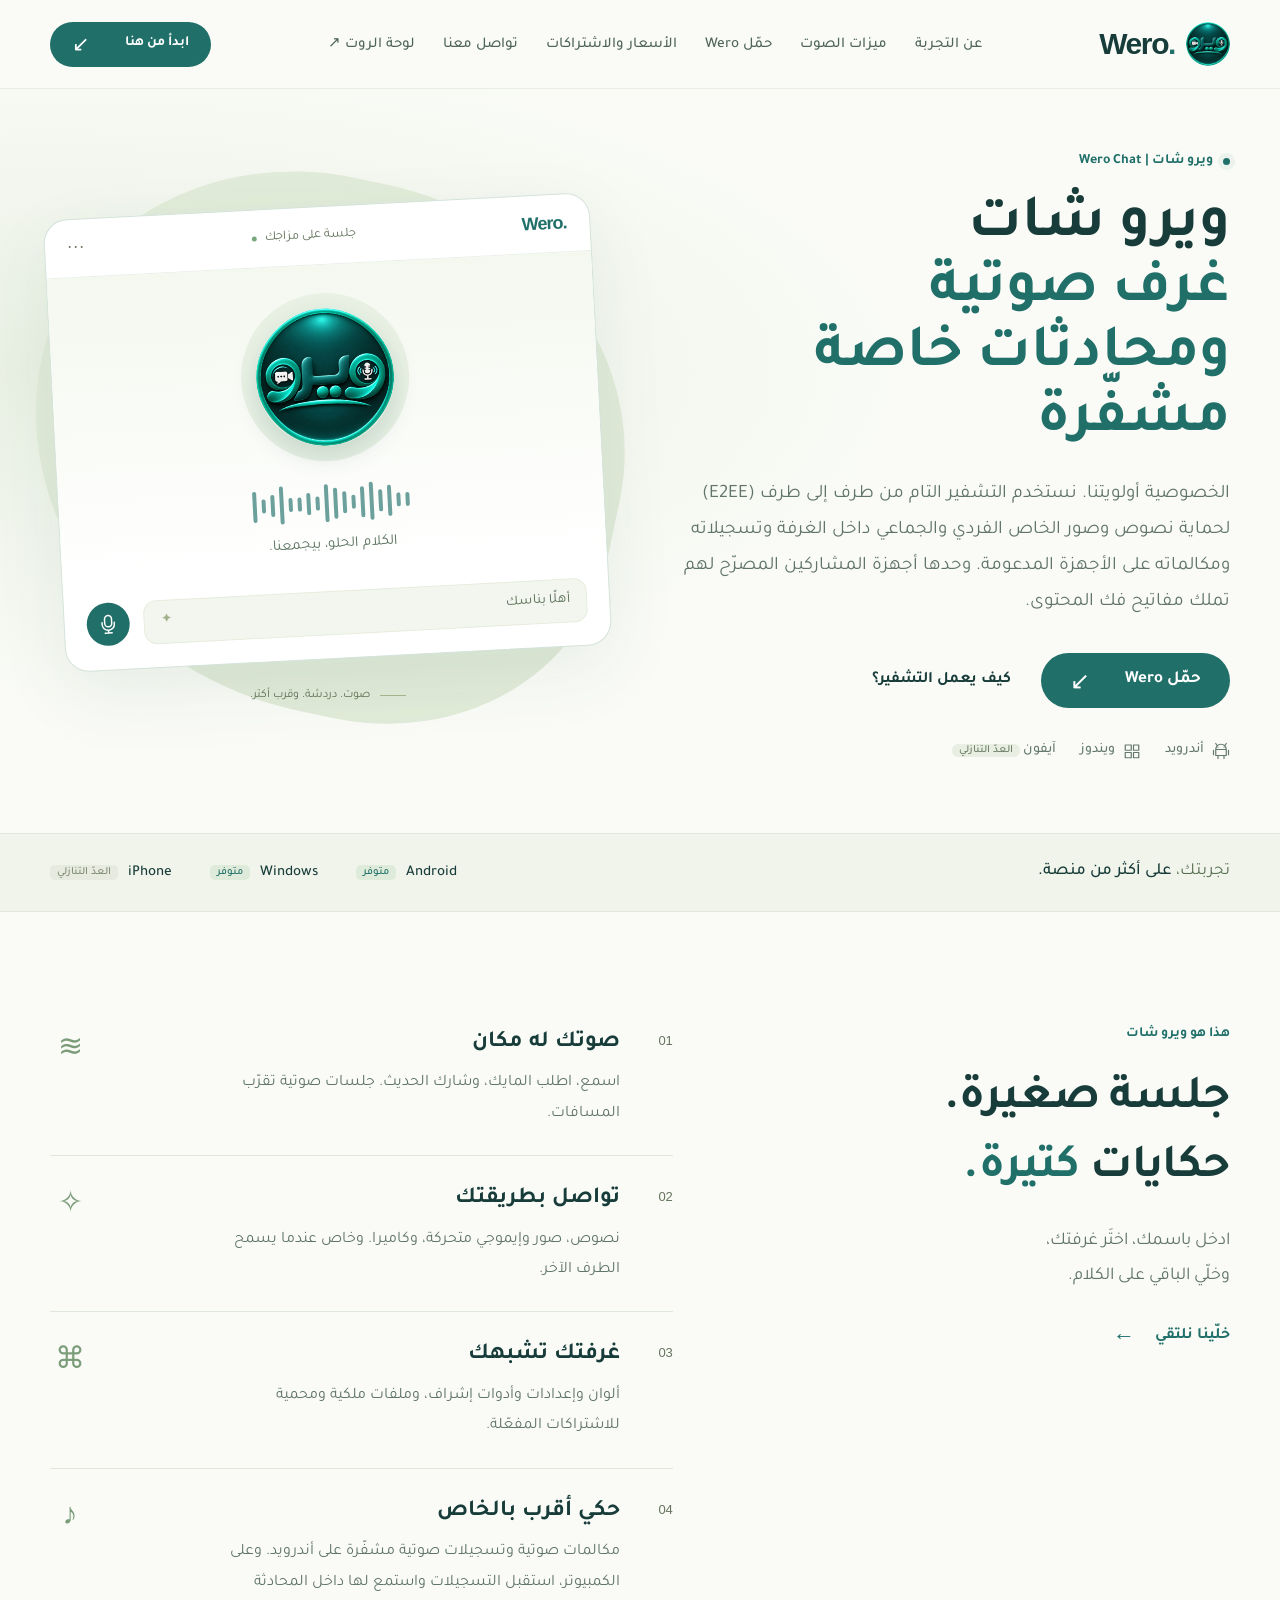
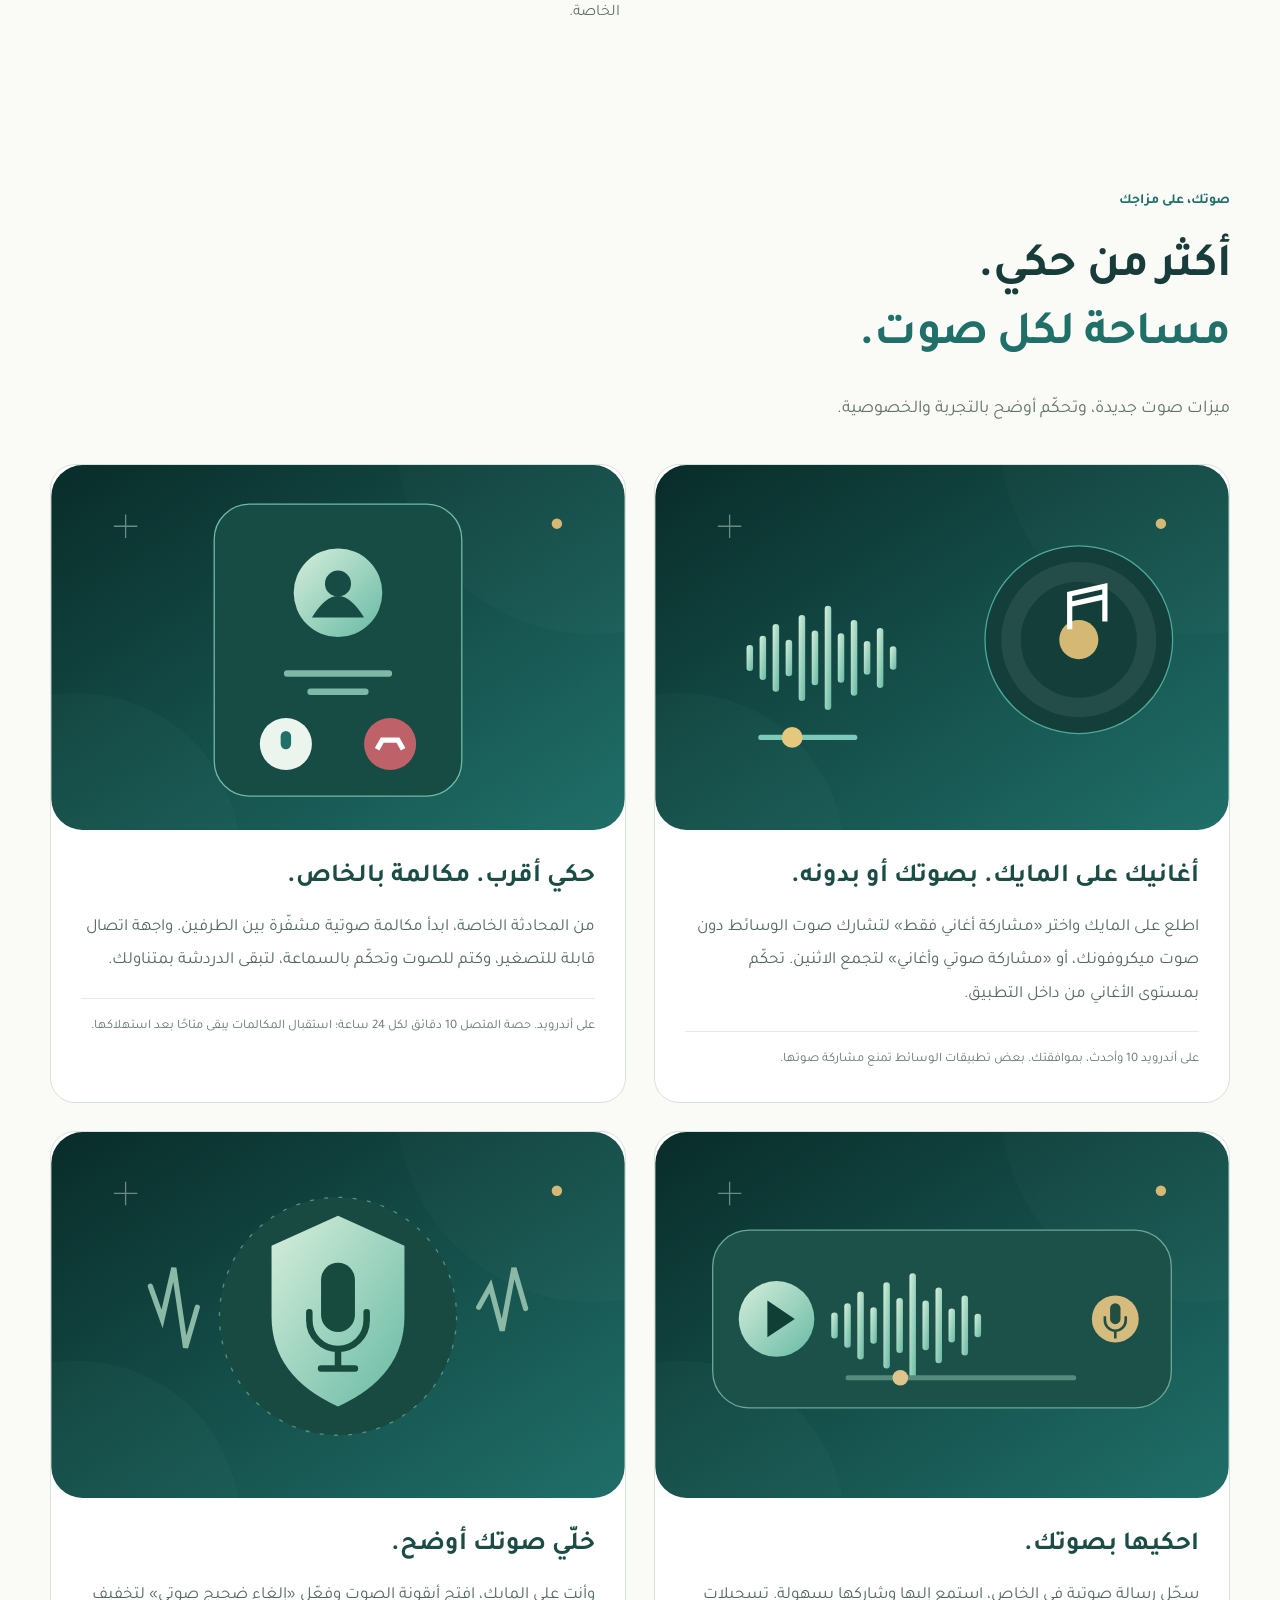
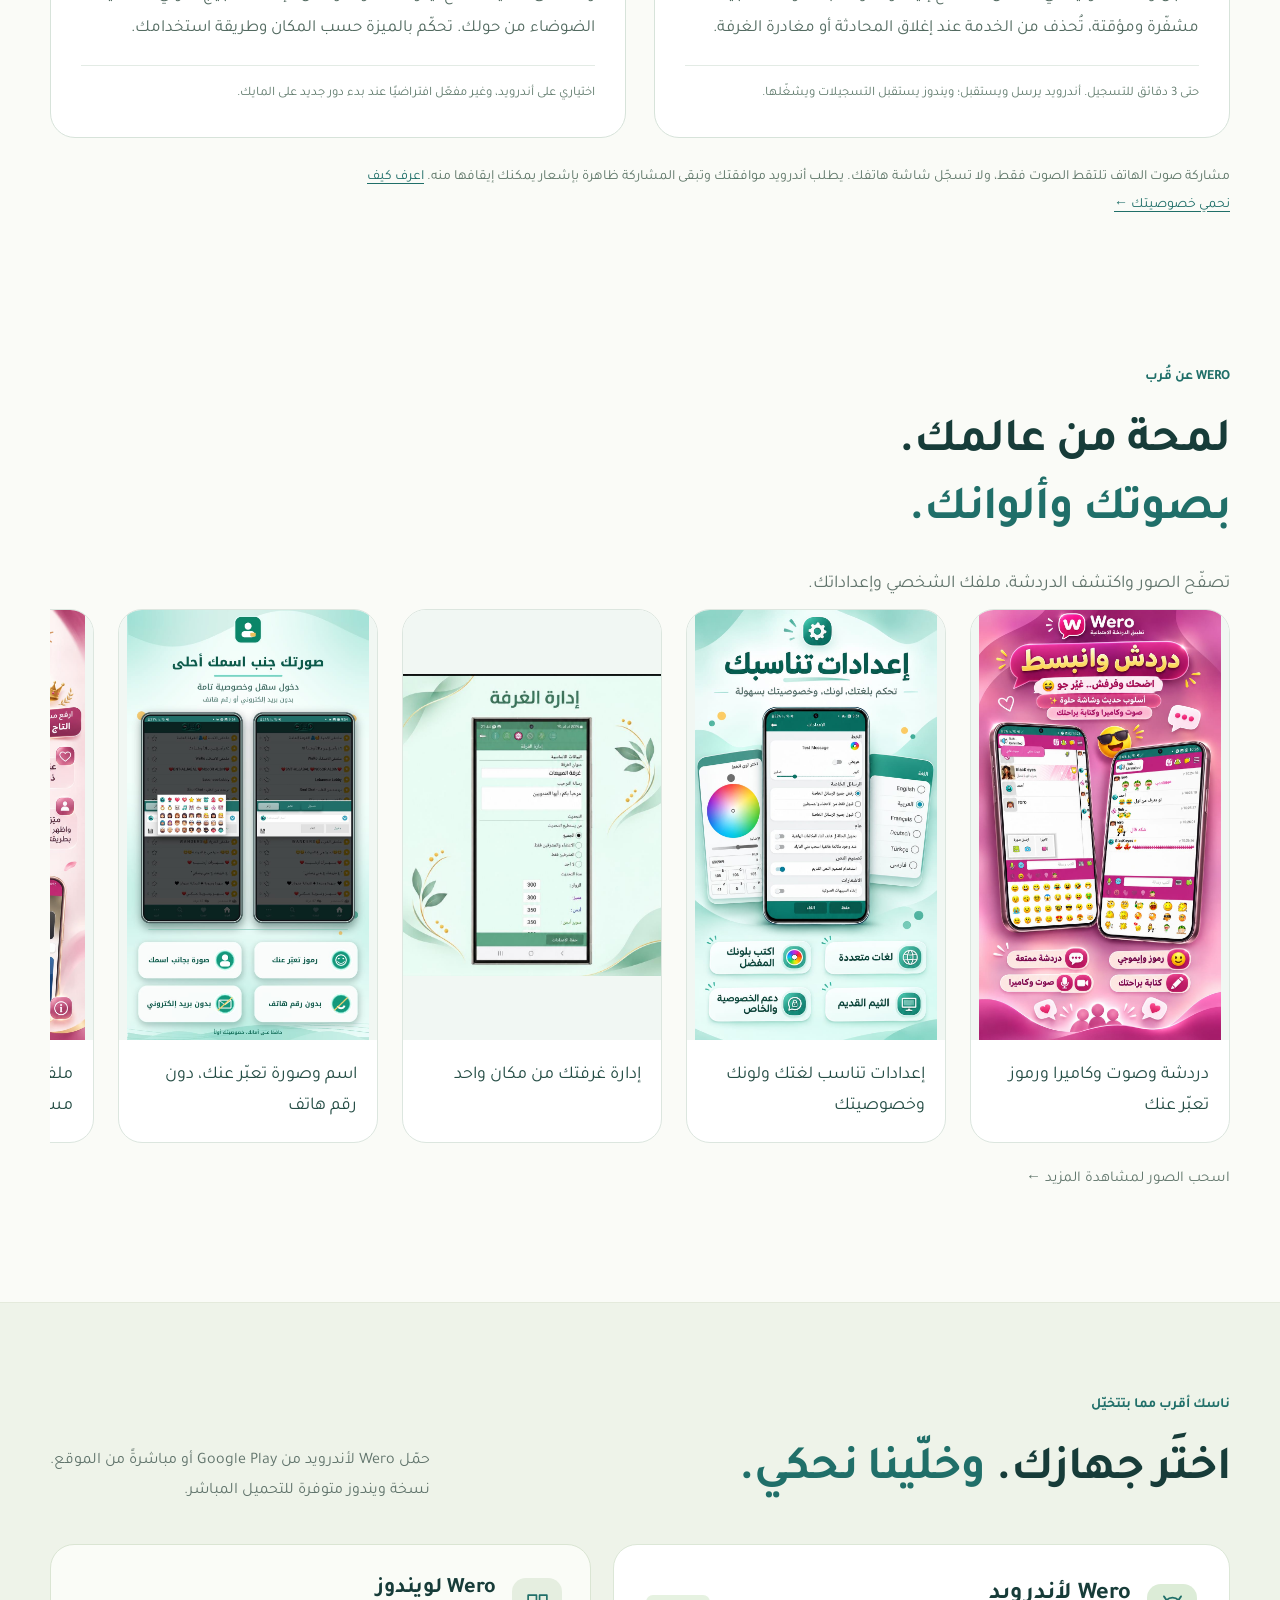
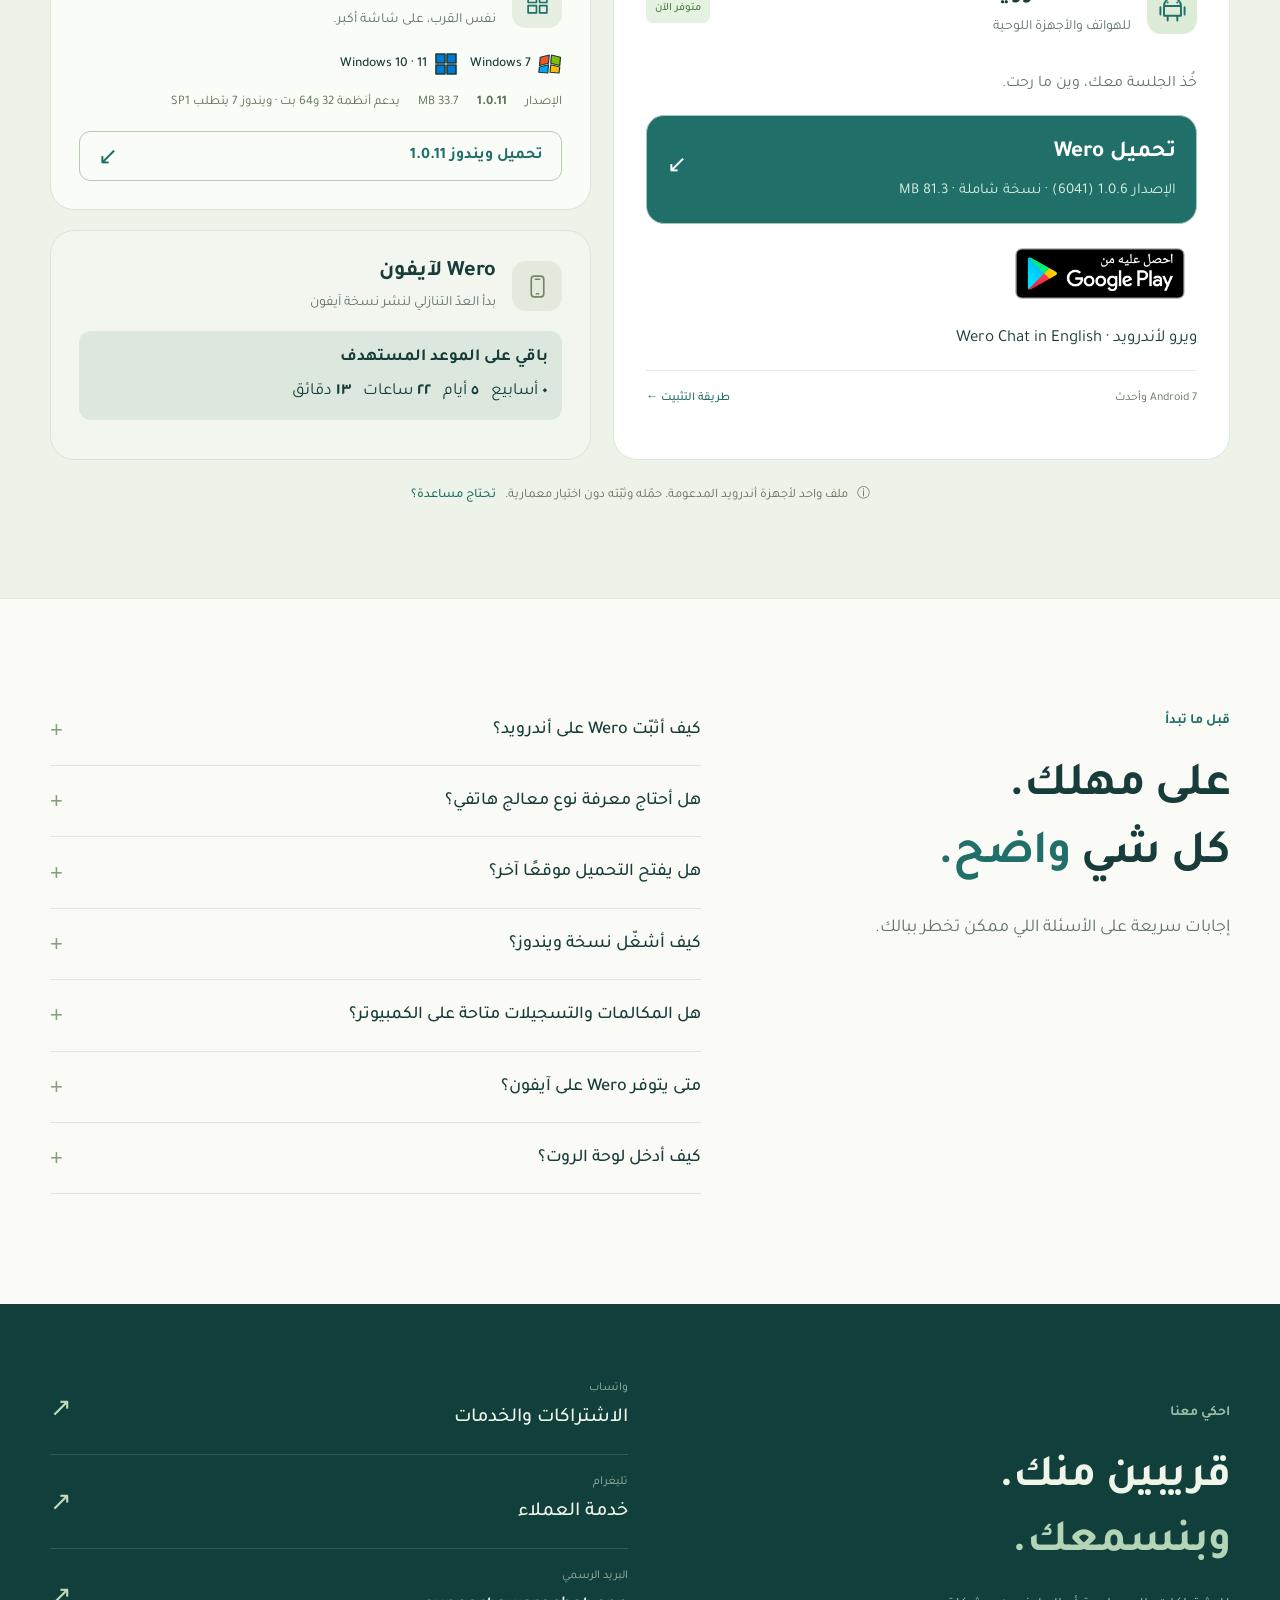
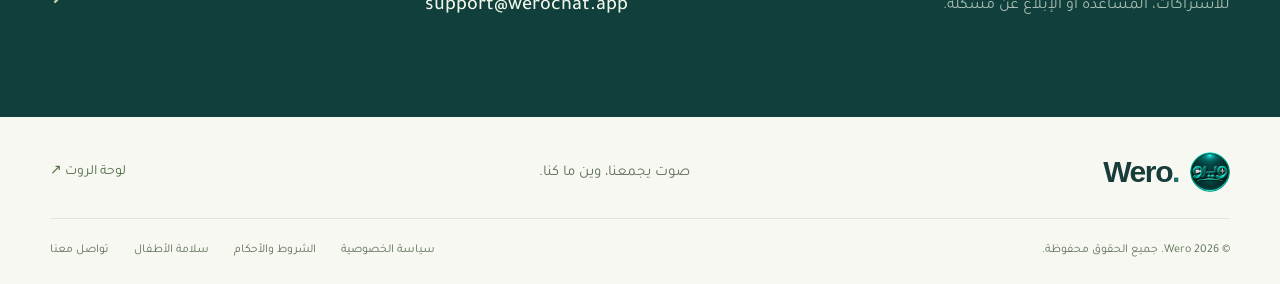
==== commit 66098cc5: "Update Wero homepage and sitemap search signals" ====
--- a/index.html
+++ b/index.html
@@ -51,13 +51,12 @@
       "email": "support@werochat.app"
     },
     {
-      "@type": "SoftwareApplication",
+      "@type": "MobileApplication",
       "@id": "https://werochat.app/#app-android",
       "name": "Wero Chat for Android",
-      "url": "https://werochat.app/#download",
+      "url": "https://werochat.app/android/",
       "applicationCategory": "SocialNetworkingApplication",
       "operatingSystem": "Android 7 and newer",
-      "softwareVersion": "1.0.6",
       "featureList": [
         "غرف صوتية",
         "بث كاميرا",
@@ -67,6 +66,8 @@
         "صور وإيموجي"
       ],
       "downloadUrl": "https://werochat.app/download/wero-android.apk",
+      "installUrl": "https://play.google.com/store/apps/details?id=com.wero.wero_new",
+      "sameAs": "https://play.google.com/store/apps/details?id=com.wero.wero_new",
       "image": "https://werochat.app/assets/wero-icon.png",
       "publisher": {
         "@id": "https://werochat.app/#organization"
@@ -84,7 +85,6 @@
       "url": "https://werochat.app/#download",
       "applicationCategory": "SocialNetworkingApplication",
       "operatingSystem": "Windows 7 SP1, Windows 10, Windows 11 (x86 and x64 through WoW64)",
-      "softwareVersion": "1.0.11",
       "featureList": [
         "غرف صوتية",
         "دردشة عامة وخاصة",
@@ -106,6 +106,9 @@
 }
 </script>
   <link rel="canonical" href="https://werochat.app/">
+  <link rel="alternate" hreflang="ar" href="https://werochat.app/">
+  <link rel="alternate" hreflang="en" href="https://werochat.app/en/">
+  <link rel="alternate" hreflang="x-default" href="https://werochat.app/">
   <link rel="icon" href="/favicon.ico" sizes="any">
   <link rel="icon" type="image/png" href="/favicon.png">
   <link rel="apple-touch-icon" href="/favicon.png">
@@ -129,7 +132,7 @@
     <div class="wrap hero-grid">
       <div class="hero-copy">
         <p class="eyebrow"><span class="live-dot" aria-hidden="true"></span> ويرو شات | Wero Chat</p>
-        <h1>دردشة بخصوصية أعلى<br><span>وتشفير تام من طرف إلى طرف</span></h1>
+        <h1>ويرو شات<br><span>غرف صوتية ومحادثات خاصة مشفّرة</span></h1>
         <p class="hero-description">الخصوصية أولويتنا. نستخدم التشفير التام من طرف إلى طرف (E2EE) لحماية نصوص وصور الخاص الفردي والجماعي داخل الغرفة وتسجيلاته ومكالماته على الأجهزة المدعومة. وحدها أجهزة المشاركين المصرّح لهم تملك مفاتيح فك المحتوى.</p>
         <div class="hero-actions"><a class="button" href="#download">حمّل Wero <span aria-hidden="true">↙</span></a><a class="text-link" href="/security/">كيف يعمل التشفير؟</a></div>
         <div class="hero-platforms" aria-label="المنصات"><span><svg viewBox="0 0 24 24" aria-hidden="true"><path d="m7 5-2-3m12 3 2-3M5 10a7 7 0 0 1 14 0Zm0 0v8h14v-8M8 18v4m8-4v4M2 11v6m20-6v6"/><path d="M8 7h.01M16 7h.01"/></svg>أندرويد</span><span><svg viewBox="0 0 24 24" aria-hidden="true"><path d="M3 4h8v7H3zm11 0h7v7h-7zM3 14h8v7H3zm11 0h7v7h-7z"/></svg>ويندوز</span><span class="soon"><a href="#iphone-launch">آيفون <small>العدّ التنازلي</small></a></span></div>
@@ -159,7 +162,7 @@
         <p class="android-description">خُذ الجلسة معك، وين ما رحت.</p>
         
         <a class="android-choice recommended" href="/download/wero-android.apk" download="Wero.apk"><span><strong>تحميل Wero</strong><small data-release-details="android">نسخة شاملة · أحدث إصدار متوفر</small></span><span aria-hidden="true">↙</span></a>
-        <div class="google-play-download"><a href="https://play.google.com/store/apps/details?id=com.wero.wero_new"><img src="/assets/google-play-ar.png" width="194" height="75" alt="تحميل ويرو عبر Google Play"></a></div>
+        <div class="google-play-download"><a href="https://play.google.com/store/apps/details?id=com.wero.wero_new"><img src="/assets/google-play-ar.png" width="194" height="75" alt="تحميل ويرو عبر Google Play"></a><p><a href="/android/">ويرو لأندرويد</a> · <a href="/en/" lang="en" hreflang="en">Wero Chat in English</a></p></div>
         <div class="android-foot"><span>Android 7 وأحدث</span><a href="#install-help">طريقة التثبيت <span aria-hidden="true">←</span></a></div>
       </article>
       <div class="other-platforms" id="coming-soon"><article class="platform-panel"><div class="os-heading"><div class="os-icon" aria-hidden="true"><svg viewBox="0 0 24 24"><path d="M3 4h8v7H3zm11 0h7v7h-7zM3 14h8v7H3zm11 0h7v7h-7z"/></svg></div><div><h3>Wero لويندوز</h3><p>نفس القرب، على شاشة أكبر.</p></div></div><div class="windows-support"><span class="windows-version"><svg viewBox="0 0 32 26" aria-hidden="true"><path fill="#f35325" d="M3 4 15 1 14 12 2 15Z"/><path fill="#81bc06" d="m18 1 12 3-1 11-12-3Z"/><path fill="#05a6f0" d="m2 17 12-3-1 11L1 24Z"/><path fill="#ffba08" d="m17 14 12 3-1 8-12-1Z"/></svg><b>Windows 7</b></span><span class="windows-version"><svg viewBox="0 0 24 24" aria-hidden="true"><path fill="#0078d4" d="M2 2h9v9H2zm11 0h9v9h-9zM2 13h9v9H2zm11 0h9v9h-9z"/></svg><b>Windows 10 · 11</b></span></div><p class="platform-spec">الإصدار <b dir="ltr">أحدث إصدار</b> <span data-release-details="windows"></span><span>يدعم أنظمة 32 و64 بت · ويندوز 7 يتطلب SP1</span></p><a class="platform-download" href="/download/wero-windows.exe" download="Wero-Setup.exe">تحميل ويندوز 1.0.11 <span aria-hidden="true">↙</span></a></article>
